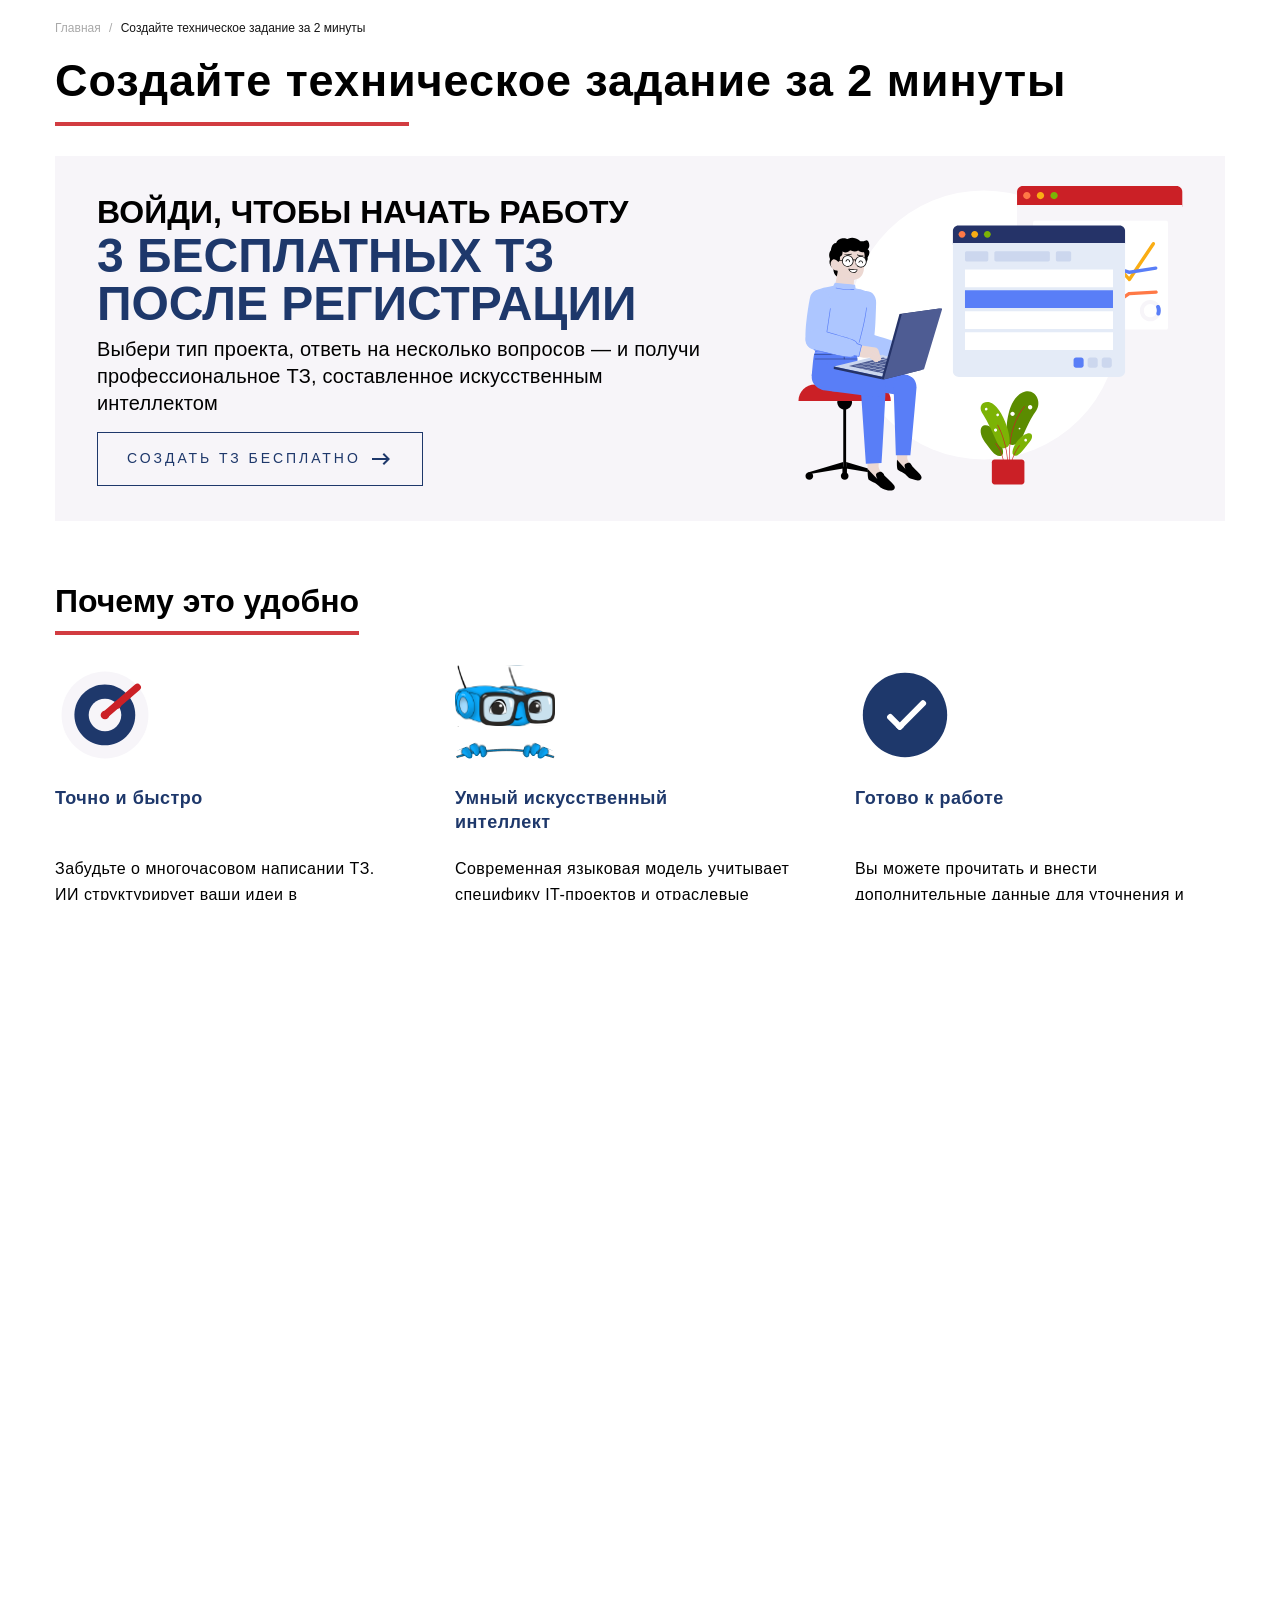
==== main.html @ 14f680be "add" ====
<!DOCTYPE html>
<html lang="ru">
    <head>
        <meta http-equiv="Content-Type" content="text/html; charset=UTF-8" />

        <title>Блог</title>
        <meta name="title" content="Блог" />
        <meta property="og:title" content="Блог" />

        <meta name="description" content="Блог" />
        <meta property="og:description" content="Блог" />
        <meta http-equiv="X-UA-Compatible" content="IE=edge" />

        <meta name="viewport" content="width=device-width, initial-scale=1.0" />
        <link rel="preconnect" href="https://fonts.googleapis.com/" />
        <!-- <link rel="preconnect" href="https://fonts.gstatic.com/" crossorigin=""> -->
        <!-- <link href="./index_files/css2" rel="stylesheet"> -->
        <!-- <link href="./index_files/css2(1)" rel="stylesheet"> -->
        <!-- <link href="./index_files/css2(2)" rel="stylesheet"> -->

        <!-- <link rel="stylesheet" href="./index_files/font.css"> -->
        <!-- <link rel="stylesheet" href="./index_files/animate.min.css"> -->
        <!-- <link rel="stylesheet" href="./index_files/slick.css"> -->
        <!-- <link rel="stylesheet" href="./index_files/slick-theme.css"> -->

        <script src="./index_files/swiper-bundle.min.js"></script>

        <script src="./js/scripts.js" defer></script>

        <link rel="stylesheet" href="./index_files/reset.css" />
        <link rel="stylesheet" href="./index_files/style.css" />
        <link rel="stylesheet" href="./index_files/style(1).css" />
        <link rel="stylesheet" href="./index_files/style(2).css" />
        <link rel="stylesheet" href="./index_files/style(3).css" />
        <link rel="stylesheet" href="./index_files/swiper-bundle.min.css" />
        <link rel="stylesheet" href="./css/style.css" />
    </head>
    <body>
        <div class="wrap wrap-open-sans">
            <!--page-full-->
            <div class="page-full">
                <div class="container">
                    <!--breadcrumbs-box-->
                    <div class="breadcrumbs-box">
                        <ol class="menu">
                            <li><a href="">Главная</a></li>
                            <li><a href="">Создайте техническое задание за 2 минуты</a></li>
                        </ol>
                    </div>
                    <!--/breadcrumbs-box-->

                    <!--title-box-->
                    <div class="title-box">
                        <h1 class="section-title title-main">Создайте техническое задание за 2 минуты</h1>
                    </div>
                    <!--/title-box-->

                    <!--info-lead-box-->
                    <div class="info-lead-box">
                        <div class="box-inner-wrap section-mobile-full">
                            <div class="info-inner-wrap">
                                <h2 class="section-subtitle">
                                    Войди,
                                    <br />
                                    чтобы начать работу
                                </h2>
                                <h3 class="section-title">
                                    3 бесплатных ТЗ
                                    <br />
                                    после регистрации
                                </h3>
                                <p>
                                    Выбери тип проекта, ответь на несколько вопросов — и&nbsp;получи профессиональное
                                    ТЗ, составленное искусственным интеллектом
                                </p>
                                <a href="" class="button button-border button-arrow-next">
                                    <div class="button-title">Создать ТЗ бесплатно</div>
                                </a>
                            </div>
                            <div class="photo-inner-wrap">
                                <div class="elm-photo">
                                    <img src="./img/lead.svg" alt="" />
                                </div>
                            </div>
                        </div>
                    </div>
                    <!--/info-lead-box-->

                    <!--title-box-->
                    <div class="title-box">
                        <h2 class="section-title">Почему это удобно</h2>
                    </div>
                    <!--/title-box-->
                    <!--tiles-box-->
                    <div class="tiles-box">
                        <div class="items-wrap">
                            <!--item wrap-->
                            <div class="item-wrap">
                                <div class="item-tile-info-inner">
                                    <div class="tile-title-wrap">
                                        <div class="elm-ico">
                                            <img
                                                src="data:image/svg+xml,%3csvg%20width='100'%20height='100'%20viewBox='0%200%20100%20100'%20fill='none'%20xmlns='http://www.w3.org/2000/svg'%3e%3cg%20clip-path='url(%23clip0_1800_14759)'%3e%3cpath%20fill-rule='evenodd'%20clip-rule='evenodd'%20d='M93.457%2050C93.457%2074.0007%2074.0007%2093.457%2050%2093.457C25.9993%2093.457%206.54297%2074.0007%206.54297%2050C6.54297%2025.9993%2025.9993%206.54297%2050%206.54297C74.0007%206.54297%2093.457%2025.9993%2093.457%2050Z'%20fill='%23F7F5F9'/%3e%3cpath%20fill-rule='evenodd'%20clip-rule='evenodd'%20d='M80.2565%2049.9462C80.2565%2066.7467%2066.637%2080.3661%2049.8365%2080.3661C33.0361%2080.3661%2019.4166%2066.7467%2019.4166%2049.9462C19.4166%2033.1457%2033.0361%2019.5263%2049.8365%2019.5263C66.637%2019.5263%2080.2565%2033.1457%2080.2565%2049.9462Z'%20fill='%231E386B'/%3e%3cpath%20fill-rule='evenodd'%20clip-rule='evenodd'%20d='M66.2964%2050C66.2964%2059.0003%2059.0003%2066.2964%2050%2066.2964C40.9997%2066.2964%2033.7036%2059.0003%2033.7036%2050C33.7036%2040.9997%2040.9997%2033.7036%2050%2033.7036C59.0003%2033.7036%2066.2964%2040.9997%2066.2964%2050Z'%20fill='%23F7F5F9'/%3e%3cpath%20d='M50%2050L82.3427%2022.2267'%20stroke='%23CB2026'%20stroke-width='7.11529'%20stroke-linecap='round'%20stroke-linejoin='round'/%3e%3cpath%20fill-rule='evenodd'%20clip-rule='evenodd'%20d='M54.3457%2050C54.3457%2052.4%2052.4%2054.3457%2050%2054.3457C47.6%2054.3457%2045.6543%2052.4%2045.6543%2050C45.6543%2047.5999%2047.6%2045.6543%2050%2045.6543C52.4%2045.6543%2054.3457%2047.5999%2054.3457%2050Z'%20fill='%23CB2026'/%3e%3cpath%20fill-rule='evenodd'%20clip-rule='evenodd'%20d='M76.3027%2030.2243C76.3027%2032.0244%2074.8434%2033.4836%2073.0435%2033.4836C71.2435%2033.4836%2069.7842%2032.0244%2069.7842%2030.2243C69.7842%2028.4242%2071.2435%2026.965%2073.0435%2026.965C74.8434%2026.965%2076.3027%2028.4242%2076.3027%2030.2243Z'%20fill='%23CB2026'/%3e%3cpath%20fill-rule='evenodd'%20clip-rule='evenodd'%20d='M66.1877%2039.8962C66.1877%2041.9964%2064.4852%2043.6987%2062.3853%2043.6987C60.2853%2043.6987%2058.5828%2041.9964%2058.5828%2039.8962C58.5828%2037.7963%2060.2853%2036.0938%2062.3853%2036.0938C64.4852%2036.0938%2066.1877%2037.7963%2066.1877%2039.8962Z'%20fill='%23CB2026'/%3e%3c/g%3e%3cdefs%3e%3cclipPath%20id='clip0_1800_14759'%3e%3crect%20width='100'%20height='100'%20fill='white'/%3e%3c/clipPath%3e%3c/defs%3e%3c/svg%3e"
                                                alt=""
                                            />
                                        </div>
                                        <div class="tile-title">Точно и быстро</div>
                                    </div>
                                    <div class="tile-info">
                                        Забудьте о многочасовом написании ТЗ.
                                        <br />
                                        ИИ структурирует ваши идеи в профессиональный документ за минуты
                                    </div>
                                </div>
                            </div>
                            <!--/item wrap-->
                            <!--item wrap-->
                            <div class="item-wrap">
                                <div class="item-tile-info-inner">
                                    <div class="tile-title-wrap">
                                        <div class="elm-ico">
                                            <img src="./img/info02.svg" alt="" />
                                        </div>
                                        <div class="tile-title">Умный искусственный интеллект</div>
                                    </div>
                                    <div class="tile-info">
                                        Современная языковая модель учитывает специфику IT-проектов и отраслевые
                                        стандарты
                                    </div>
                                </div>
                            </div>
                            <!--/item wrap-->
                            <!--item wrap-->
                            <div class="item-wrap">
                                <div class="item-tile-info-inner">
                                    <div class="tile-title-wrap">
                                        <div class="elm-ico">
                                            <img
                                                src="data:image/svg+xml,%3csvg%20width='100'%20height='100'%20viewBox='0%200%20100%20100'%20fill='none'%20xmlns='http://www.w3.org/2000/svg'%3e%3cg%20clip-path='url(%23clip0_1800_14762)'%3e%3cpath%20fill-rule='evenodd'%20clip-rule='evenodd'%20d='M50%207.8125C26.7004%207.8125%207.8125%2026.7004%207.8125%2050C7.8125%2073.2995%2026.7004%2092.1875%2050%2092.1875C73.2996%2092.1875%2092.1875%2073.2995%2092.1875%2050C92.1875%2026.7004%2073.2996%207.8125%2050%207.8125Z'%20fill='%231E386B'/%3e%3cpath%20fill-rule='evenodd'%20clip-rule='evenodd'%20d='M43.2022%2064.3308L40.5388%2061.6673L66.3486%2035.7634C67.2311%2034.8807%2068.6621%2034.8807%2069.5447%2035.7634L70.6102%2036.8287C71.4927%2037.7113%2071.4927%2039.1423%2070.6102%2040.025L46.3984%2064.3308C45.5158%2065.2134%2044.0849%2065.2134%2043.2022%2064.3308Z'%20fill='white'/%3e%3cpath%20fill-rule='evenodd'%20clip-rule='evenodd'%20d='M49.0571%2061.6673L46.3936%2064.3308C45.511%2065.2134%2044.08%2065.2134%2043.1974%2064.3308L32.5916%2053.7249C31.709%2052.8424%2031.709%2051.4114%2032.5916%2050.5288L33.6569%2049.4634C34.5396%2048.5808%2035.9706%2048.5808%2036.8532%2049.4634L49.0571%2061.6673Z'%20fill='white'/%3e%3c/g%3e%3cdefs%3e%3cclipPath%20id='clip0_1800_14762'%3e%3crect%20width='100'%20height='100'%20fill='white'/%3e%3c/clipPath%3e%3c/defs%3e%3c/svg%3e"
                                                alt=""
                                            />
                                        </div>
                                        <div class="tile-title">Готово к работе</div>
                                    </div>
                                    <div class="tile-info">
                                        Вы можете прочитать и внести дополнительные данные для уточнения и
                                        усовершенствования технического задания.
                                        <br />
                                        В итоге вы получите документ, который можно отправить разработчикам или на
                                        оценку
                                    </div>
                                </div>
                            </div>
                            <!--/item wrap-->
                        </div>
                    </div>
                    <!--/tiles-box-->

                    <!--info-subscribe-box-->
                    <div class="info-subscribe-box">
                        <div class="box-inner-wrap section-mobile-full">
                            <div class="title-inner-wrap">
                                <div class="section-title">Подпишись</div>
                                <div class="section-subtitle">
                                    и получи
                                    <span class="title-decor-bg">бесплатные</span>
                                    генерации
                                </div>
                            </div>
                            <div class="soc-items-wrap">
                                <a href="" class="elm-ico">
                                    <img src="./img/soc-tg.png" alt="" />
                                </a>
                                <a href="" class="elm-ico">
                                    <img src="./img/soc-max.png" alt="" />
                                </a>
                                <a href="" class="elm-ico">
                                    <img src="./img/soc-vk.png" alt="" />
                                </a>
                                <a href="" class="elm-ico">
                                    <img src="./img/soc-ok.png" alt="" />
                                </a>
                            </div>
                            <div class="info-inner-wrap">
                                <p>*1 подписка = 1 бесплатная генерация ТЗ</p>
                            </div>
                        </div>
                    </div>
                    <!--/info-subscribe-box-->

                    <!--title-box-->
                    <div class="title-box">
                        <h2 class="section-title">Какой проект вы планируете?</h2>
                    </div>
                    <!--/title-box-->
                    <!--tiles-box-->
                    <div class="tiles-box">
                        <div class="scroll-mobile-wrap section-mobile-full">
                            <div class="items-wrap items-projects">
                                <!--item wrap-->
                                <div class="item-wrap">
                                    <a href="" class="item-tile-project-inner">
                                        <div class="elm-ico">
                                            <img src="./img/project01.svg" alt="" />
                                        </div>
                                        <div class="tile-title">Мобильное приложение</div>
                                    </a>
                                </div>
                                <!--/item wrap-->
                                <!--item wrap-->
                                <div class="item-wrap">
                                    <a href="" class="item-tile-project-inner">
                                        <div class="elm-ico">
                                            <img src="./img/project02.svg" alt="" />
                                        </div>
                                        <div class="tile-title">Веб-сайт или&nbsp;портал</div>
                                    </a>
                                </div>
                                <!--/item wrap-->
                                <!--item wrap-->
                                <div class="item-wrap">
                                    <a href="" class="item-tile-project-inner">
                                        <div class="elm-ico">
                                            <img src="./img/project03.svg" alt="" />
                                        </div>
                                        <div class="tile-title">Интернет-магазин</div>
                                    </a>
                                </div>
                                <!--/item wrap-->
                                <!--item wrap-->
                                <div class="item-wrap">
                                    <a href="" class="item-tile-project-inner">
                                        <div class="elm-ico">
                                            <img src="./img/project04.svg" alt="" />
                                        </div>
                                        <div class="tile-title">CRM/ERP система</div>
                                    </a>
                                </div>
                                <!--/item wrap-->
                                <!--item wrap-->
                                <div class="item-wrap">
                                    <a href="" class="item-tile-project-inner">
                                        <div class="elm-ico">
                                            <img
                                                src="data:image/svg+xml,%3csvg%20width='100'%20height='100'%20viewBox='0%200%20100%20100'%20fill='none'%20xmlns='http://www.w3.org/2000/svg'%3e%3cpath%20fill-rule='evenodd'%20clip-rule='evenodd'%20d='M8.67838%2087.8162C6.94852%2087.8162%205.54608%2086.4139%205.54608%2084.684C5.54608%2082.9541%206.94852%2081.5518%208.67838%2081.5518H91.3023C93.0322%2081.5518%2094.4346%2082.9541%2094.4346%2084.684C94.4346%2086.4139%2093.0322%2087.8162%2091.3023%2087.8162H8.67838Z'%20fill='%23E4EBF7'/%3e%3cpath%20fill-rule='evenodd'%20clip-rule='evenodd'%20d='M8.00027%2087.8163C6.64485%2087.8163%205.54608%2086.4139%205.54608%2084.684H94.4345C94.4345%2086.4139%2093.3359%2087.8163%2091.9805%2087.8163H8.00027Z'%20fill='%23A3B5D6'/%3e%3cpath%20fill-rule='evenodd'%20clip-rule='evenodd'%20d='M61.9729%2081.5518L59.5392%2082.8164C58.9024%2083.1474%2058.2212%2083.3177%2057.5335%2083.3177H41.493C40.6838%2083.3177%2039.8853%2083.0819%2039.1581%2082.6286L37.4315%2081.5518H61.9729Z'%20fill='%23CCD7EE'/%3e%3cpath%20fill-rule='evenodd'%20clip-rule='evenodd'%20d='M92.1456%2075.7271H7.85435C6.5368%2075.7271%205.46875%2074.6591%205.46875%2073.3416V14.4967C5.46875%2013.1791%206.5368%2012.1111%207.85435%2012.1111H92.1456C93.4632%2012.1111%2094.5312%2013.1791%2094.5312%2014.4967V73.3416C94.5312%2074.6591%2093.4632%2075.7271%2092.1456%2075.7271Z'%20fill='%23E4EBF7'/%3e%3cpath%20fill-rule='evenodd'%20clip-rule='evenodd'%20d='M9.44083%2071.9122C9.00168%2071.9122%208.64563%2071.5561%208.64563%2071.117V16.8273C8.64563%2016.3882%209.00168%2016.0321%209.44083%2016.0321H90.5456C90.9847%2016.0321%2091.3408%2016.3882%2091.3408%2016.8273V71.117C91.3408%2071.5561%2090.9847%2071.9122%2090.5456%2071.9122H9.44083Z'%20fill='%231E386B'/%3e%3cpath%20fill-rule='evenodd'%20clip-rule='evenodd'%20d='M53.8218%2044.9291C48.0752%2044.9291%2043.4166%2049.5876%2043.4166%2055.3342V55.3608C43.4166%2061.1074%2048.0752%2065.7659%2053.8218%2065.7659H69.1663C69.7395%2065.7659%2070.3019%2065.7196%2070.8499%2065.6304L73.8227%2068.5019C73.9036%2068.58%2074.0116%2068.6236%2074.1239%2068.6236C74.3634%2068.6236%2074.5575%2068.4295%2074.5575%2068.1901L74.5577%2064.262C77.5634%2062.4376%2079.5715%2059.1337%2079.5715%2055.3608V55.3342C79.5715%2049.5876%2074.9129%2044.9291%2069.1663%2044.9291H53.8218Z'%20fill='white'/%3e%3cpath%20d='M56.3457%2020H34.436C26.2265%2020%2019.5715%2026.6551%2019.5715%2034.8645C19.5715%2043.074%2026.2265%2049.729%2034.436%2049.729H56.3457C64.5551%2049.729%2071.2102%2043.074%2071.2102%2034.8645C71.2102%2026.6551%2064.5551%2020%2056.3457%2020Z'%20fill='%23CB2026'/%3e%3cpath%20fill-rule='evenodd'%20clip-rule='evenodd'%20d='M26.7328%2045.4052V53.1869C26.7328%2053.5289%2027.0101%2053.8062%2027.3521%2053.8062C27.5126%2053.8062%2027.6667%2053.744%2027.7822%2053.6326L33.5006%2048.115L26.7328%2045.4052Z'%20fill='%23CB2026'/%3e%3cpath%20d='M35.4424%2036.7226C36.7679%2036.7226%2037.8424%2035.6481%2037.8424%2034.3226C37.8424%2032.9971%2036.7679%2031.9226%2035.4424%2031.9226C34.1169%2031.9226%2033.0424%2032.9971%2033.0424%2034.3226C33.0424%2035.6481%2034.1169%2036.7226%2035.4424%2036.7226Z'%20fill='white'/%3e%3cpath%20d='M45.2747%2036.7226C46.6002%2036.7226%2047.6747%2035.6481%2047.6747%2034.3226C47.6747%2032.9971%2046.6002%2031.9226%2045.2747%2031.9226C43.9492%2031.9226%2042.8747%2032.9971%2042.8747%2034.3226C42.8747%2035.6481%2043.9492%2036.7226%2045.2747%2036.7226Z'%20fill='white'/%3e%3cpath%20d='M55.3392%2036.7226C56.6647%2036.7226%2057.7392%2035.6481%2057.7392%2034.3226C57.7392%2032.9971%2056.6647%2031.9226%2055.3392%2031.9226C54.0137%2031.9226%2052.9392%2032.9971%2052.9392%2034.3226C52.9392%2035.6481%2054.0137%2036.7226%2055.3392%2036.7226Z'%20fill='white'/%3e%3c/svg%3e"
                                                alt=""
                                            />
                                        </div>
                                        <div class="tile-title">Чат-бот или&nbsp;ИИ-решение</div>
                                    </a>
                                </div>
                                <!--/item wrap-->
                                <!--item wrap-->
                                <div class="item-wrap">
                                    <a href="" class="item-tile-project-inner">
                                        <div class="elm-ico">
                                            <img src="./img/project06.svg" alt="" />
                                        </div>
                                        <div class="tile-title">Дизайн-проект</div>
                                    </a>
                                </div>
                                <!--/item wrap-->
                                <!--item wrap-->
                                <div class="item-wrap">
                                    <a href="" class="item-tile-project-inner">
                                        <div class="elm-ico">
                                            <img
                                                src="data:image/svg+xml,%3csvg%20width='100'%20height='100'%20viewBox='0%200%20100%20100'%20fill='none'%20xmlns='http://www.w3.org/2000/svg'%3e%3cpath%20d='M87.4609%208.88672H23.125C21.0539%208.88672%2019.375%2010.5657%2019.375%2012.6367V76.9727C19.375%2079.0437%2021.0539%2080.7227%2023.125%2080.7227H87.4609C89.532%2080.7227%2091.2109%2079.0437%2091.2109%2076.9727V12.6367C91.2109%2010.5657%2089.532%208.88672%2087.4609%208.88672Z'%20fill='%231E386B'/%3e%3cpath%20d='M79.1992%2016.9727H12.6367C10.5657%2016.9727%208.88672%2018.6516%208.88672%2020.7227V87.2852C8.88672%2089.3562%2010.5657%2091.0352%2012.6367%2091.0352H79.1992C81.2703%2091.0352%2082.9492%2089.3562%2082.9492%2087.2852V20.7227C82.9492%2018.6516%2081.2703%2016.9727%2079.1992%2016.9727Z'%20fill='%23E4EBF7'/%3e%3cpath%20fill-rule='evenodd'%20clip-rule='evenodd'%20d='M45.9766%2064.5215L35.3627%2070.1016C34.9044%2070.3425%2034.3375%2070.1663%2034.0966%2069.708C34.0007%2069.5255%2033.9676%2069.3165%2034.0024%2069.1133L36.0295%2057.2945L27.4427%2048.9245C27.0719%2048.5631%2027.0643%2047.9695%2027.4257%2047.5987C27.5696%2047.4511%2027.7582%2047.355%2027.9622%2047.3254L39.8289%2045.601L45.1359%2034.848C45.365%2034.3837%2045.9272%2034.1931%2046.3915%2034.4222C46.5764%2034.5135%2046.726%2034.6631%2046.8173%2034.848L52.1242%2045.601L63.9909%2047.3254C64.5033%2047.3998%2064.8583%2047.8756%2064.7838%2048.3879C64.7542%2048.592%2064.6581%2048.7806%2064.5105%2048.9245L55.9237%2057.2945L57.9507%2069.1133C58.0382%2069.6236%2057.6955%2070.1082%2057.1852%2070.1958C56.982%2070.2306%2056.773%2070.1975%2056.5905%2070.1016L45.9766%2064.5215Z'%20fill='%23CB2026'/%3e%3c/svg%3e"
                                                alt=""
                                            />
                                        </div>
                                        <div class="tile-title">Другое</div>
                                    </a>
                                </div>
                                <!--/item wrap-->
                            </div>
                        </div>
                        <div class="more-box">
                            <a href="" class="button button-border button-arrow-next">
                                <div class="button-title">Перейти к выбору направления</div>
                            </a>
                        </div>
                    </div>
                    <!--/tiles-box-->

                    <!--info-tarifes-box-->
                    <div class="info-tarifes-box">
                        <div class="title-inner-wrap title-box">
                            <h2 class="section-title">Генерируй ТЗ для договора, заказчика или для своей работы</h2>
                        </div>
                        <div class="items-inner-wrap">
                            <div class="items-wrap">
                                <!--item wrap-->
                                <div class="item-wrap">
                                    <div class="item-tile-tarif-inner">
                                        <div class="tile-title-wrap">
                                            <div class="tile-title">БАЗОВЫЙ</div>
                                            <div class="tile-title-info">Бесплатно</div>
                                        </div>
                                        <div class="tile-info-wrap">
                                            <ul class="menu">
                                                <li>3 ТЗ при регистрации</li>
                                                <li>Уточнения и правки</li>
                                                <li>Базовые функции ИИ</li>
                                                <li>Просмотр результата</li>
                                            </ul>
                                        </div>
                                        <div class="tile-action-wrap">
                                            <a href="" class="tile-button button button-border button-arrow-next">
                                                <div class="button-title">Создать ТЗ бесплатно</div>
                                            </a>
                                        </div>
                                    </div>
                                </div>
                                <!--/item wrap-->
                                <!--item wrap-->
                                <div class="item-wrap">
                                    <div class="item-tile-tarif-inner tile-att">
                                        <div class="tile-title-wrap">
                                            <div class="tile-title">Премиум</div>
                                            <div class="tile-title-info">99&nbsp;₽ / 1&nbsp;ТЗ</div>
                                        </div>
                                        <div class="tile-info-wrap">
                                            <ul class="menu">
                                                <li>Неограниченное количество ТЗ</li>
                                                <li>Сохранение и экспорт</li>
                                                <li>История всех проектов</li>
                                                <li>Расширенные возможности ИИ</li>
                                                <li>Приоритетная генерация</li>
                                            </ul>
                                        </div>
                                        <div class="tile-action-wrap">
                                            <a href="" class="tile-button button button-arrow-next">
                                                <div class="button-title">Оплатить тариф</div>
                                            </a>
                                        </div>
                                    </div>
                                </div>
                                <!--/item wrap-->
                            </div>
                        </div>
                    </div>
                    <!--/info-tarifes-box-->

                    <!--title-box-->
                    <div class="title-box">
                        <h2 class="section-title">Как это работает?</h2>
                    </div>
                    <!--/title-box-->
                    <!--tiles-box-->
                    <div class="tiles-box">
                        <div class="items-wrap items-steps">
                            <!--item wrap-->
                            <div class="item-wrap">
                                <div class="item-tile-step-inner">
                                    <div class="elm-number">1</div>
                                    <div class="tile-info-wrap">
                                        <div class="tile-title"><a href="">Войдите по номеру телефона</a></div>
                                        <div class="tile-info">Быстрая авторизация за 30 секунд</div>
                                    </div>
                                </div>
                            </div>
                            <!--/item wrap-->
                            <!--item wrap-->
                            <div class="item-wrap">
                                <div class="item-tile-step-inner">
                                    <div class="elm-number">2</div>
                                    <div class="tile-info-wrap">
                                        <div class="tile-title"><a href="">Выберите тип проекта</a></div>
                                        <div class="tile-info">Веб-сайт, приложение, CRM или другое</div>
                                    </div>
                                </div>
                            </div>
                            <!--/item wrap-->
                            <!--item wrap-->
                            <div class="item-wrap">
                                <div class="item-tile-step-inner">
                                    <div class="elm-number">3</div>
                                    <div class="tile-info-wrap">
                                        <div class="tile-title"><a href="">Ответьте на вопросы</a></div>
                                        <div class="tile-info">ИИ задаст ключевые вопросы о вашем проекте</div>
                                    </div>
                                </div>
                            </div>
                            <!--/item wrap-->
                            <!--item wrap-->
                            <div class="item-wrap">
                                <div class="item-tile-step-inner">
                                    <div class="elm-number">4</div>
                                    <div class="tile-info-wrap">
                                        <div class="tile-title"><a href="">Получите готовое ТЗ</a></div>
                                        <div class="tile-info">Профессиональный документ за 2 минуты</div>
                                    </div>
                                </div>
                            </div>
                            <!--/item wrap-->
                        </div>
                    </div>
                    <!--/tiles-box-->

                    <!--title-box-->
                    <div class="title-box">
                        <h2 class="section-title">Более 10 000 ТЗ уже создано</h2>
                    </div>
                    <!--/title-box-->
                    <!--tiles-review-slider-box-->
                    <div class="tiles-review-slider-box">
                        <div class="slider-inner-wrap slider-tilesreviews">
                            <div class="slider-wrap swiper">
                                <div class="slider swiper-wrapper">
                                    <!--sl-wrap-->
                                    <div class="sl-wrap swiper-slide">
                                        <div class="item-tile-review-inner">
                                            <div class="tile-title-wrap">
                                                <div class="tile-title">Алексей</div>
                                                <div class="tile-info">продакт-менеджер</div>
                                            </div>
                                            <div class="tile-content-wrap">
                                                <p>Начали использовать нейросеть для ТЗ месяц назад.</p>
                                                <p>
                                                    Первый документ на разработку корпоративного сайта создали за 10
                                                    минут вместо обычных 4 часов - впечатлились! Правда, разработчики
                                                    нашли некоторые недочёты. Правки в ТЗ делали уже более вдумчиво,
                                                    добавили примеры и ссылки на работающие сайты - качество выросло в
                                                    разы, ТЗ получилось - огонь!, даже тимлид похвалил структуру.
                                                </p>
                                                <p>
                                                    Потом мы составили ТЗ на разработку приложения, буквально за 15
                                                    минут с минимальными правками.
                                                </p>
                                                <p>
                                                    Теперь это наш стандартный инструмент. Экономия времени
                                                    колоссальная!
                                                </p>
                                            </div>
                                        </div>
                                    </div>
                                    <!--/sl-wrap-->
                                    <!--sl-wrap-->
                                    <div class="sl-wrap swiper-slide">
                                        <div class="item-tile-review-inner">
                                            <div class="tile-title-wrap">
                                                <div class="tile-title">Алексей</div>
                                                <div class="tile-info">продакт-менеджер</div>
                                            </div>
                                            <div class="tile-content-wrap">
                                                <p>Начали использовать нейросеть для ТЗ месяц назад.</p>
                                                <p>
                                                    Первый документ на разработку корпоративного сайта создали за 10
                                                    минут вместо обычных 4 часов - впечатлились! Правда, разработчики
                                                    нашли некоторые недочёты. Правки в ТЗ делали уже более вдумчиво,
                                                    добавили примеры и ссылки на работающие сайты - качество выросло в
                                                    разы, ТЗ получилось - огонь!, даже тимлид похвалил структуру.
                                                </p>
                                            </div>
                                        </div>
                                    </div>
                                    <!--/sl-wrap-->
                                    <!--sl-wrap-->
                                    <div class="sl-wrap swiper-slide">
                                        <div class="item-tile-review-inner">
                                            <div class="tile-title-wrap">
                                                <div class="tile-title">Алексей</div>
                                                <div class="tile-info">продакт-менеджер</div>
                                            </div>
                                            <div class="tile-content-wrap">
                                                <p>Начали использовать нейросеть для ТЗ месяц назад.</p>
                                                <p>
                                                    Первый документ на разработку корпоративного сайта создали за 10
                                                    минут вместо обычных 4 часов - впечатлились! Правда, разработчики
                                                    нашли некоторые недочёты. Правки в ТЗ делали уже более вдумчиво,
                                                    добавили примеры и ссылки на работающие сайты - качество выросло в
                                                    разы, ТЗ получилось - огонь!, даже тимлид похвалил структуру.
                                                </p>
                                                <p>
                                                    Потом мы составили ТЗ на разработку приложения, буквально за 15
                                                    минут с минимальными правками.
                                                </p>
                                                <p>
                                                    Теперь это наш стандартный инструмент. Экономия времени
                                                    колоссальная!
                                                </p>
                                            </div>
                                        </div>
                                    </div>
                                    <!--/sl-wrap-->
                                    <!--sl-wrap-->
                                    <div class="sl-wrap swiper-slide">
                                        <div class="item-tile-review-inner">
                                            <div class="tile-title-wrap">
                                                <div class="tile-title">Алексей</div>
                                                <div class="tile-info">продакт-менеджер</div>
                                            </div>
                                            <div class="tile-content-wrap">
                                                <p>Начали использовать нейросеть для ТЗ месяц назад.</p>
                                                <p>
                                                    Первый документ на разработку корпоративного сайта создали за 10
                                                    минут вместо обычных 4 часов - впечатлились! Правда, разработчики
                                                    нашли некоторые недочёты. Правки в ТЗ делали уже более вдумчиво,
                                                    добавили примеры и ссылки на работающие сайты - качество выросло в
                                                    разы, ТЗ получилось - огонь!, даже тимлид похвалил структуру.
                                                </p>
                                                <p>
                                                    Потом мы составили ТЗ на разработку приложения, буквально за 15
                                                    минут с минимальными правками.
                                                </p>
                                                <p>
                                                    Теперь это наш стандартный инструмент. Экономия времени
                                                    колоссальная!
                                                </p>
                                            </div>
                                        </div>
                                    </div>
                                    <!--/sl-wrap-->
                                </div>
                            </div>
                            <div class="slider-actions-wrap">
                                <div
                                    class="btn-action-ico ico-arrow ico-arrow-prev button-slider button-slider-prev button-slider-tilesreviews-prev"
                                ></div>
                                <div
                                    class="btn-action-ico ico-arrow ico-arrow-next button-slider button-slider-next button-slider-tilesreviews-next"
                                ></div>
                            </div>
                        </div>
                    </div>
                    <!--/tiles-review-slider-box-->

                    <!--title-box-->
                    <div class="title-box">
                        <h2 class="section-title">Вопросы-ответы</h2>
                    </div>
                    <!--/title-box-->
                    <!--tiles-box-->
                    <div class="tiles-box">
                        <div class="items-wrap">
                            <!--item wrap-->
                            <div class="item-wrap wrap-full">
                                <div class="item-tile-question-inner">
                                    <a href="" class="tile-button elm-button-toggle js-btn-tgl"></a>
                                    <div class="tile-title">Нужна ли регистрация?</div>
                                    <div class="tile-content-wrap">
                                        <p>Да, для генерации ТЗ необходима авторизация по номеру телефона</p>
                                    </div>
                                </div>
                            </div>
                            <!--/item wrap-->
                            <!--item wrap-->
                            <div class="item-wrap wrap-full">
                                <div class="item-tile-question-inner">
                                    <a href="" class="tile-button elm-button-toggle js-btn-tgl"></a>
                                    <div class="tile-title">Сколько ТЗ можно создать бесплатно?</div>
                                    <div class="tile-content-wrap">
                                        <p>
                                            Lorem ipsum dolor sit amet consectetur adipisicing elit. Perspiciatis
                                            suscipit reiciendis nam sapiente fuga, ullam praesentium porro ea
                                            consectetur iusto.
                                        </p>
                                    </div>
                                </div>
                            </div>
                            <!--/item wrap-->
                            <!--item wrap-->
                            <div class="item-wrap wrap-full">
                                <div class="item-tile-question-inner">
                                    <a href="" class="tile-button elm-button-toggle js-btn-tgl"></a>
                                    <div class="tile-title">Можно ли редактировать готовое ТЗ?</div>
                                    <div class="tile-content-wrap">
                                        <p>
                                            Lorem ipsum dolor sit amet consectetur adipisicing elit. Perspiciatis
                                            suscipit reiciendis nam sapiente fuga, ullam praesentium porro ea
                                            consectetur iusto.
                                        </p>
                                    </div>
                                </div>
                            </div>
                            <!--/item wrap-->
                            <!--item wrap-->
                            <div class="item-wrap wrap-full">
                                <div class="item-tile-question-inner">
                                    <a href="" class="tile-button elm-button-toggle js-btn-tgl"></a>
                                    <div class="tile-title">Какие форматы экспорта доступны?</div>
                                    <div class="tile-content-wrap">
                                        <p>
                                            Lorem ipsum dolor sit amet consectetur adipisicing elit. Perspiciatis
                                            suscipit reiciendis nam sapiente fuga, ullam praesentium porro ea
                                            consectetur iusto.
                                        </p>
                                    </div>
                                </div>
                            </div>
                            <!--/item wrap-->
                        </div>
                        <div class="more-box">
                            <a href="" class="button button-border button-arrow-next">
                                <div class="button-title">Задать свой вопрос</div>
                            </a>
                        </div>
                    </div>
                    <!--/tiles-box-->
                </div>
            </div>
            <!--/page-full-->
        </div>
    </body>
</html>
---- index_files/font.css ----
@font-face {
  font-family: 'SFProDisplay-Bold';
  src: url('https://xn--90abjb3clnt.xn--p1ai/SFProDisplay-Bold.eot');
  src: url('https://xn--90abjb3clnt.xn--p1ai/SFProDisplay-Bold.eot?#iefix') format('embedded-opentype'),
       url('https://xn--90abjb3clnt.xn--p1ai/SFProDisplay-Bold.svg#SFProDisplay-Bold') format('svg'),
       url('https://xn--90abjb3clnt.xn--p1ai/SFProDisplay-Bold.ttf') format('truetype'),
       url('https://xn--90abjb3clnt.xn--p1ai/SFProDisplay-Bold.woff') format('woff'),
       url('https://xn--90abjb3clnt.xn--p1ai/SFProDisplay-Bold.woff2') format('woff2');
  font-weight: normal;
  font-style: normal;
}
---- index_files/style.css ----
* {
    box-sizing: border-box;
    text-rendering: optimizeLegibility;
    -webkit-font-smoothing: antialiased;
    -moz-osx-font-smoothing: grayscale;
    outline: none;
    padding: 0;
    margin: 0;
}

html {
    margin: 0;
    height: 100%;
    overflow-x: hidden;
}

header, nav, section, article, aside, figure, footer, main {
    display: block;
    padding: 0;
    margin: 0;
}

body {
    font-family: "Open Sans", sans-serif;
    height: 100%;
    font-size: 14px;
    color: #000;
    line-height: 24px;
    padding: 0;
    margin: 0;
    position: relative;
    background: #fff;
    -webkit-text-size-adjust: none;
    overflow-x: hidden;
}

a {
    text-decoration: none;
    color: #000;
}

ul, li {
    list-style-type: none;
}

.band {
    border-bottom: 6px solid #D23C41;
}

p {
    color: #000;
}

h1 {
    font-family: "Playfair Display", serif;
    font-weight: 800;
    font-size: 2em;
    line-height: 81px;
    text-align: center;
    letter-spacing: 0.02em;
    margin: 0;
    color: #000;
    position: relative;
}

h2 {
    font-family: "Playfair Display", serif;
    font-weight: 800;
    font-size: 1.5em;
    line-height: 81px;
    text-align: center;
    letter-spacing: 0.02em;
    margin: 0;
    color: #000;
    position: relative;
}

h3 {
    font-family: "Playfair Display", serif;
    font-weight: 800;
    font-size: 1.3em;
    line-height: 67px;
    text-align: right;
    letter-spacing: 0.05em;
    color: #000;
    position: relative;
}

h4 {
    font-family: "Playfair Display", serif;
    font-size: 34px;
    line-height: 1em;
    letter-spacing: 1px;
    margin: 0;
    padding-bottom: 20px;
    color: #000;
}

h5 {
    font-family: "Playfair Display",serif;
    font-style: normal;
    font-weight: bold;
    font-size: 0.8em;
    line-height: 33px;
    color: #000000;
}

h6 {
    font-family: "Open Sans",sans-serif;
    font-style: normal;
    font-weight: bold;
    font-size: 0.7em;
    line-height: 30px;
    letter-spacing: 0.15px;
    color: #091133;
}

/*==================== button style ===================*/

.button,
.button-border,
.button-arrow,
.button-border-arrow {
    background: url(https://xn--90abjb3clnt.xn--p1ai/img/icon/button-arrow.svg)no-repeat;
    background-position: calc(100% - 35px) 50%;
    background-color: #1E386B;
    background-repeat: no-repeat;
    padding: 0 60px 0 35px;
    height: 48px;
    font-family: "Open Sans", sans-serif;
    font-size: 14px;
    line-height: 42px;
    letter-spacing: 3px;
    text-transform: uppercase;
    color: #fff;
    display: inline-block;
    border: 3px solid #1E386B;
    -webkit-transition: .3s;
    -o-transition: .3s;
    transition: .3s;
    text-align: center;
}

.button {
    padding: 0 35px;
}

.button:hover {
    background-color: #FFF;
    color: #1E386B;
}

.button-border {
    background-color: #fff;
    color:#1E386B;
}

.button-border:hover {
    background-color: #1E386B;
    color: #fff;
}

.button-arrow:hover {
    background: url(https://xn--90abjb3clnt.xn--p1ai/img/icon/button-arrow-hover.svg) no-repeat ;
    background-position: calc(100% - 35px) 50%;
    background-color: #fff;
    color:#1E386B;
}

.button-border-arrow {
    background: url(https://xn--90abjb3clnt.xn--p1ai/img/icon/button-arrow-hover.svg) no-repeat;
    background-position: calc(100% - 35px) 50%;
    background-color: #fff;
    color:#1E386B;
}

.button-border-arrow:hover {
    background: url(https://xn--90abjb3clnt.xn--p1ai/img/icon/button-arrow.svg) no-repeat;
    background-position: calc(100% - 35px) 50%;
    background-color: #1E386B;
    color: #fff;
}

.button-big,
.button-big-border  {
    background-color: #1E386B;
    color: #fff;
    padding: 8px 57px 19px;
    font-family: "Playfair Display", serif;
    font-weight: bold;
    font-size: 34px;
    line-height: 46px;
    letter-spacing: 1px;
    display: inline-block;
    border: 3px solid #1E386B;
    transition: .3s;
    -webkit-transition: .3s;
    -o-transition: .3s;
    text-align: center;
    cursor: pointer;
}

.button-big:hover {
    color:#1E386B;
    background-color: #fff;
}

.button-big-border {
    background-color: #fff;
    color: #1E386B;
}

.button-big-border:hover {
    background-color: #1E386B;
    color: #fff;
}

.hidden {
    opacity: 0;
}

/*==================== button style end ===================*/

.container {
    max-width: 1200px;
    width: 100%;
    padding: 0 15px;
    margin: 0 auto;
    position: relative;
}

.mobile-on {
    display: none;
}

/*carousels*/

.owl-carousel {
    position: relative;
}

.owl-carousel .owl-wrapper {
    position: relative;
}

.owl-carousel .owl-wrapper-outer {
    position: relative;
    overflow: hidden;
}

.owl-carousel .owl-wrapper-outer .owl-wrapper:after,
.owl-carousel .owl-wrapper-outer .owl-wrapper:before {
    display: table;
    line-height: 0;
    content: '';
}

.owl-carousel .owl-wrapper-outer .owl-wrapper:after {
    clear: both;
}

.owl-carousel .owl-wrapper-outer .owl-wrapper .owl-item {
    float: left;
}

.owl-carousel .owl-controls .owl-pagination {
    text-align: center;
    padding: 15px 0 0 0;
}

.owl-carousel .owl-controls .owl-pagination .owl-page {
    width: 24px;
    height: 24px;
    display: inline-block;
    cursor: pointer;
    margin: 0 10px;
    position: relative;
    z-index: 100;
    background: #1E386B;
    -webkit-transition: all 0.3s;
    -moz-transition: all 0.3s;
    -o-transition: all 0.3s;
    transition: all 0.3s;
}

.owl-carousel .owl-controls .owl-pagination .owl-page.active {
    background: #D0C9D6;
}

.owl-carousel .owl-buttons {
    width: 130px;
    position: absolute;
    bottom: -10px; right: 0;
    z-index: 1;
}

.top-carousel .slick-prev,
.top-carousel .slick-next,
.owl-carousel .owl-buttons div {
    width: 65px;
    height: 50px;
    cursor: pointer;
    position: absolute;
    z-index: 10;
    background: #1E386B;
    -webkit-transition: all 0.3s;
    -moz-transition: all 0.3s;
    -o-transition: all 0.3s;
    transition: all 0.3s;
}

.top-carousel .slick-prev:hover,
.top-carousel .slick-next:hover,
.owl-carousel .owl-buttons div:hover {
    background: #1a274e;
}

.top-carousel .slick-prev,
.owl-carousel .owl-buttons .owl-prev {
    left: 0;
}

.top-carousel .slick-next,
.owl-carousel .owl-buttons .owl-next {
    right: 0;
}

.top-carousel .slick-prev:before,
.top-carousel .slick-next:before,
.owl-carousel .owl-buttons div:after {
    content: '';
    width: 18px;
    height: 12px;
    display: block;
    margin-top: -6px;
    position: absolute;
    top: 50%; left: 5px;
    background: url(https://xn--90abjb3clnt.xn--p1ai/img/icon/button-arrow.svg) no-repeat;
}

.top-carousel .slick-prev:before,
.owl-carousel .owl-buttons .owl-prev:after {
    left: auto; right: 5px;
    -webkit-transform: rotate(-180deg);
    -ms-transform: rotate(-180deg);
    transform: rotate(-180deg);
}

.license-carousel.owl-carousel .owl-buttons .owl-prev:after,
.license-carousel.owl-carousel .owl-buttons .owl-next:after {
    display: none;
}

.license-carousel.owl-carousel .owl-buttons .owl-prev,
.license-carousel.owl-carousel .owl-buttons .owl-next {
    width: 48px;
    height: 48px;
    background: #243867 url('../img/icon/button-arrow.svg') no-repeat 50%;
    -webkit-transition: all 0.3s;
    -moz-transition: all 0.3s;
    -o-transition: all 0.3s;
    transition: all 0.3s;
}

.license-carousel.owl-carousel .owl-buttons .owl-prev {
    -webkit-transform: rotate(-180deg);
    -ms-transform: rotate(-180deg);
    transform: rotate(-180deg);
}

.license-carousel.owl-carousel .owl-buttons .owl-prev:hover,
.license-carousel.owl-carousel .owl-buttons .owl-next:hover {
    background: #F7F5F9 url('../img/icon/button-arrow-hover.svg') no-repeat 50%;
}

.license-carousel.owl-carousel .owl-buttons {
    width: 555px;
    height: 48px;
    right: auto; left: 50%; bottom: 0;
    transform: translateX(-50%);
}

.license-carousel.owl-carousel {
    position: relative;
}

.license-carousel.owl-carousel .owl-controls .owl-pagination {
    width: 100%;
    text-align: center;
    padding: 0;
    position: absolute;
    bottom: 5px; left: 0;
}


.top-carousel .slick-prev {
    top: calc(100% + 40px);
    left: calc(100% - 130px);
}

.top-carousel .slick-next {
    top: calc(100% + 40px);
}

.top-carousel .slick-active .img-slide,
.top-carousel .slick-active .img-device {
    animation: topSlideAnimation1 linear 0.65s;
}

.top-carousel .slick-active .info h2 {
    animation: topSlideAnimation2  2.2s;
}

.top-carousel .slick-active .info p {
    animation: topSlideAnimation2  2.4s;
}

.top-carousel .slick-active .info .button-arrow {
    animation: topSlideAnimation3 linear 2.2s;
}

@keyframes topSlideAnimation1 {
    0%   {opacity: 0;}
    30%  {opacity: 0;}
    100% {opacity: 1;}
}

@keyframes topSlideAnimation2 {
    0% {
        -webkit-transform: translate3d(40%, 0, 0);
        transform: translate3d(40%, 0, 0);
        opacity: 0;
    }
    30% {
        -webkit-transform: translate3d(40%, 0, 0);
        transform: translate3d(40%, 0, 0);
        visibility: visible;
        opacity: 0;
    }
    100% {
        -webkit-transform: translate3d(0, 0, 0);
        transform: translate3d(0, 0, 0);
        opacity: 1;
    }
}

@keyframes topSlideAnimation3 {
    0%   {opacity: 0; transform: translateY(50px)}
    70%  {opacity: 0; transform: translateY(50px)}
    100% {opacity: 1; transform: translateY(0)}
}

/*end carousels*/

/* header-section */

/*head menu*/

.head-menu {
    max-height: 0;
    opacity: 0;
    visibility: hidden;
    width: 100%;
    position: absolute;
    top: 0; left: 0;
    transition: .3s;
}

.head-menu.open__menu {
    opacity: 1;
    visibility: visible;
    transition: .3s;
}

.head-menu ul {
    display: flex;
    flex-direction: column;
    list-style: none;
    padding: 35px 0 50px;
    margin: 0;
    -webkit-box-shadow: 0 7px 64px rgba(0, 0, 0, 0.07);
    -moz-box-shadow: 0 7px 64px rgba(0, 0, 0, 0.07);
    -o-box-shadow: 0 7px 64px rgba(0, 0, 0, 0.07);
    box-shadow: 0 7px 64px rgba(0, 0, 0, 0.07);
}

.head-menu ul li {
    display: block;
}

.head-menu ul.list {
    width: 300px;
    position: absolute;
    top: 95px;
    left: 15px;
    background: #fff;
    z-index: 3;
}

.head-menu ul.list li a {
    display: block;
    font-size: 16px;
    color: #333;
    line-height: 26px;
    letter-spacing: 0.44px;
    text-decoration: none;
    padding: 13px 40px;
    position: relative;
    z-index: 1;
    -webkit-transition: all 0.3s;
    -moz-transition: all 0.3s;
    -o-transition: all 0.3s;
    transition: all 0.3s;
}

.head-menu ul.list li a:after {
    content: '';
    width: 4px;
    height: 100%;
    display: block;
    position: absolute;
    top: 0; right: -2px;
    opacity: 0;
    background: #D23C41;
    -webkit-transition: all 0.3s;
    -moz-transition: all 0.3s;
    -o-transition: all 0.3s;
    transition: all 0.3s;

}

.head-menu ul.list li:hover a:after,
.head-menu ul.list li ul.sub-menu-list li:hover a:after {
    opacity: 1;
}

.head-menu ul.list li:hover ul.sub-menu-list a:after {
    opacity: 0;
}

.head-menu ul.list li a:hover {
    color: #D23C41;
}

.head-menu ul.list .list-close {
    position: absolute;
    top: 20px;
    right: 20px;
    z-index: 4;
    cursor: pointer;
}

.head-menu ul.list .list-close img {
    margin: 0;
}

.head-menu ul.sub-menu-list {
    width: 460px;
    height: 100%;
    display: none;
    position: absolute;
    top: 0; left: 300px;
    background: #333;
}

.head-menu ul.sub-menu-list li a,
.head-menu ul.sub-sub-menu-list li a {
    padding: 3px 40px;
}

.head-menu ul.sub-menu-list li a span,
.head-menu ul.sub-sub-menu-list li a span {
    display: inline-block;
    font-size: 15px;
    color: #fff;
    line-height: 20px;
    letter-spacing: 0.25px;
    padding: 0 0 2px;
    border-bottom: 4px solid transparent;

    -webkit-transition: all 0.3s;
    -moz-transition: all 0.3s;
    -o-transition: all 0.3s;
    transition: all 0.3s;

}

.head-menu ul.sub-menu-list li a:hover span,
.head-menu ul.sub-sub-menu-list li a:hover span,
.head-menu ul.sub-menu-list li a.active span,
.head-menu ul.sub-sub-menu-list li a.active span {
    color: #fff;
    border-color: #1E386B;
}

.head-menu ul.sub-menu-list li a:after {
    height: calc(100% + 17px);
    top: -8px;
}

.head-menu ul.sub-sub-menu-list li a:after {
    display: none;
}

.head-menu ul.sub-sub-menu-list {
    width: 410px;
    height: 100%;
    display: none;
    position: absolute;
    top: 0; left: 460px;
    background: #929292;
}

.head-menu ul.list li:hover ul.sub-menu-list,
.head-menu ul.sub-menu-list li:hover ul.sub-sub-menu-list {
    display: flex;
}

/*end head menu*/

/* BLOG */

.blog-header {
    padding-bottom: 5px;
}

/* BLOG end*/

.logo {
    display: flex;
    flex: 1;
    padding-top: 15px;
    justify-content: flex-end;
    padding-right: 30px;
}

.header {
    display: -webkit-box;
    display: -ms-flexbox;
    display: flex;
    -webkit-box-pack: justify;
    -ms-flex-pack: justify;
    justify-content: space-between;
    -webkit-box-align: center;
    -ms-flex-align: center;
    align-items: center;
    padding: 20px 0 25px 0;
}

.header .wrapper {
    display: flex;
    align-items: center;
    padding-right: 40px;
}

.header-burger {
    min-width: 70px;
    min-height: 70px;
    display: inline-block;
    vertical-align: middle;
    position: relative;
    padding: 25px 20px;
    box-shadow: 0 1px 15px rgba(8, 35, 48, 0.1), 0px 2px 6px rgba(161, 171, 175, 0.1);
}

.header-burger.open__menu span {
    background: #D23C41;
}

.portfolio-burger span,
.header-burger span {
    display: block;
    border-radius: 1px;
    background: #31303D;
    height: 3px;
    margin-bottom: 3px;
    transition: .3s;
}

.header-burger span:last-child {
    margin: 0;
}

.language {
    padding-left: 17px;
    font-family: 'Open Sans', sans-serif;
    font-size: 14px;
    line-height: 19px;
    letter-spacing: 3px;
    text-transform: uppercase;
}

.language .active {
    color: #D23C41;
    padding-right: 7px;
}

.line-first {
    width: 26px;
    height: 3px;
    position: absolute;
    bottom: 24px;
    right: 21px;
    background-color: #000;
    border-radius: 1px;
}
.line-second {
    width: 26px;
    height: 3px;
    position: absolute;
    top: 37px;
    right: 21px;
    background-color: #000;
    border-radius: 1px;
}
.line-third {
    width: 26px;
    height: 3px;
    position: absolute;
    top: 31px;
    right: 21px;
    background-color: #000;
    border-radius: 1px;
}
.line-fourth {
    width: 26px;
    height: 3px;
    position: absolute;
    top: 25px;
    right: 21px;
    background-color: #000;
    border-radius: 1px;
}

.header-contacts {
    display: flex;
    align-items: center;
    z-index: 1;
    padding-top: 7px;
}

.socials li {
    position: relative;
    display: flex;
    justify-content: center;
    align-items: center;
    width: 36px;
    height: 36px;
    border: 1px solid #ECEBED;
    border-radius: 50%;
    margin-left: 9px;
    transition: background .2s, border-color .2s;
}

.socials li:first-child {
    margin: 0;
}

.socials li a {
    display: inline-block;
    background-size: 100% auto;
    transition: background .2s;
}

.socials li .help {
    opacity: 0;
    visibility: hidden;
    position: absolute;
    bottom: -85px;
    left: 0;
    z-index: 1;
    width: 240px;
    background: #fff;
    box-shadow: 0px 7px 64px rgba(0, 0, 0, 0.07);
    transition: opacity .2s, visibility .2s;
}

.socials li .help::after {
    content: '';
    position: absolute;
    top: -30px;
    left: 5px;
    border: 15px solid transparent;
    border-bottom: 30px solid #fff;
    background: none;
}

.socials li .help p {
    padding: 20px;
}

.socials li:hover .help {
    opacity: 1;
    visibility: visible;
}

.social-1 {
    background: url(https://xn--90abjb3clnt.xn--p1ai/img/icon/phone-outgoing.svg) center no-repeat;
    width: 19px;
    height: 19px;
}
.socials li:nth-child(1):hover {
    background: #FF647C;
    border-color: #FF647C;
}
.socials li:nth-child(1):hover a {
    background: url(https://xn--90abjb3clnt.xn--p1ai/img/icon/phone-outgoing-hover.svg) center no-repeat;
}

.social-2 {
    background: url(https://xn--90abjb3clnt.xn--p1ai/img/icon/Skype.svg) center no-repeat;
    width: 22px;
    height: 25px;
}
.socials li:nth-child(2):hover {
    background: #00AFF0;
    border-color: #00AFF0;
}
.socials li:nth-child(2):hover a {
    background: url(https://xn--90abjb3clnt.xn--p1ai/img/icon/Skype-hover.svg) center no-repeat;
}

.social-3 {
    background: url(https://xn--90abjb3clnt.xn--p1ai/img/icon/viber.svg) center no-repeat;
    width: 21px;
    height: 23px;
}
.socials li:nth-child(3):hover {
    background: #675DA9;
    border-color: #675DA9;
}
.socials li:nth-child(3):hover a {
    background: url(https://xn--90abjb3clnt.xn--p1ai/img/icon/viber-hover.svg) center / contain no-repeat;
}

.social-4 {
    background: url(https://xn--90abjb3clnt.xn--p1ai/img/icon/watsup.svg) center no-repeat;
    width: 21px;
    height: 25px;
}
.socials li:nth-child(4):hover {
    background: #0DC143;
    border-color: #0DC143;
}
.socials li:nth-child(4):hover a {
    background: url(https://xn--90abjb3clnt.xn--p1ai/img/icon/watsup-hover.svg) center no-repeat;
}

.social-5 {
    background: url(https://xn--90abjb3clnt.xn--p1ai/img/icon/Telegram.svg) center no-repeat;
    width: 21px;
    height: 25px;
}
.socials li:nth-child(5):hover {
    background: #419FD9;
    border-color: #419FD9;
}
.socials li:nth-child(5):hover a {
    background: url(https://xn--90abjb3clnt.xn--p1ai/img/icon/Telegram-hover.svg) center no-repeat;
}

.telephone {
    font-family: "Open Sans", sans-serif;
    font-size: 18px;
    line-height: 25px;
    letter-spacing: 1.2px;
    text-transform: uppercase;
    text-align: right;
    white-space: nowrap;
}

.socials {
    display: -webkit-box;
    display: -ms-flexbox;
    display: flex;
    -webkit-box-pack: justify;
    -ms-flex-pack: justify;
    justify-content: space-between;
    padding-left: 50px;
}

.head-menu .head-menu-socials {
    display: none;
    position: relative;
    -webkit-box-orient: horizontal;
    -webkit-box-direction: normal;
    -ms-flex-direction: row;
    flex-direction: row;
    -webkit-box-shadow: none;
    box-shadow: none;
    padding: 20px 40px;
}

.head-menu .head-menu-socials::before {
    content: '';
    position: absolute;
    top: 0;
    left: 15px;
    right: 15px;
    width: calc(100% - 30px);
    height: 1px;
    background: #ECEBED;
}

.head-menu ul.head-menu-socials li:hover a::after {
    display: none;
}

.head-menu ul.head-menu-socials li {
    display: -webkit-box;
    display: -ms-flexbox;
    display: flex;
    -webkit-box-pack: center;
    -ms-flex-pack: center;
    justify-content: center;
    -webkit-box-align: center;
    -ms-flex-align: center;
    align-items: center;
}

.head-menu ul.head-menu-socials li a {
    padding: 0;
}

.head-menu .like {
    display: none;
    position: relative;
    font-family: "Playfair Display", sans-serif;
    font-size: 24px;
    line-height: 1.4;
    font-weight: 700;
    color: #333;
    padding: 0 40px 20px;
}

.head-menu .like::after {
    content: '';
    position: absolute;
    bottom: 0;
    left: 15px;
    right: 15px;
    width: calc(100% - 30px);
    height: 1px;
    background: #ECEBED;
}

.head-menu .like a {
    font-family: "Open Sans", sans-serif;
    font-size: 20px;
    font-weight: 400;
    color: #000;
}

.head-menu .chek-in {
    display: none;
    padding: 30px 30px 30px 40px;
}

.chek-in {
    padding-right: 53px;
}

.chek-in span {
    padding: 0 17px;
}

.chek-in a {
    font-family: "Open Sans", sans-serif;
    letter-spacing: 0.25px;
    transition: .3s;
}

.chek-in a:hover {
    color: #D23C41;
}

/* header-section end */

/* section-slide */

.blog-slide .title:after {
    content: '';
    width: 408px;
    height: 4px;
    position: absolute;
    left: 0;
    top: 81px;
    background: #D23C41;
}

.top-carousel {
    width: 1170px;
    margin: auto;
}

.top-carousel .container {
    padding: 130px 0 140px;
}

.top-carousel .slick-slide {
    position: relative;
}

.slide .img-device {
    display: none;
}

.section-slide {
    /*padding-bottom: 85px;*/
    padding-bottom: 30px;
}

.section-slide h1 {
    text-align: left;
    margin-bottom: 40px;
}

.section-slide h2 {
    text-align: left;
    margin-bottom: 40px;
}

.section-slide .blog-info h2 {
    margin-bottom: 0;
}

.section-company h2 {
    /*padding-bottom: 60px;*/
    padding-bottom: 30px;
}

.section-slide:after {
    content: '';
    width: 106px;
    height: 578px;
    display: block;
    position: absolute;
    top: 0;
    right: 0;
    background: url(https://xn--90abjb3clnt.xn--p1ai/img/background/dotted-bg.svg) no-repeat;
}

.section-slide .slide {
    width: 100%;
    text-align: right;
    position: relative;
    overflow: hidden;
}

.img-slide {
    position: absolute;
    top: 0;
    right: 0;
    height: 100%;
    display: block;
    z-index: 1;
}

.info h2 {
    text-align: left;
    padding-bottom: 20px;
}

.info {
    text-align: left;
    width: 58%;
    position: relative;
    z-index: 2;
}


/* BLOG */

.subtitle-wrapepr .subtitle {
    text-align: left;
}

.tab-header {
    padding-bottom: 20px;
}

.tab-header__item {
    font-size: 24px;
    font-weight: bold;
    line-height: 33px;
    font-family: "Playfair Display",serif;
    margin-right: 30px;
    transition: .3s;
    display: inline-block;
    cursor: pointer;
}

.tab-header__item:hover {
    color: #D23C41;
}

.tab-header__item:last-child {
    margin: 0;
}

.tab-header .active {
    border-bottom: 4px solid #D23C41;
}

.slide .info p {
    font-family: "Open Sans",sans-serif;
    font-size: 20px;
    line-height: 30px;
    letter-spacing: 0.15px;
    padding-bottom: 18px;
}

.slide-content {
    padding-bottom: 25px;
}

.blog-title {
    padding-bottom: 5px;
}

.blog-info {
    width: 50%;
}

.blog-slide img {
    height: auto;
    position: absolute;
    display: block;
    top: 0; right: 0;
    z-index: 1;
}

.blog-slide {
    padding-bottom: 135px;
}

.blog-slide .slide {
    padding: 20px 0;
}

.blog-slide .slide img {
    height: 100%;
}

.subtitle-wrapper h2 {
    padding-bottom: 52px;
    text-align: left;
}

.slide-link .active-band,
.news-row .news-box h5 span {
    border-bottom: 4px solid #D23C41;
}

/* BLOG end*/

/* section-slide end*/


/* section-news */

.news {
    background: url(https://xn--90abjb3clnt.xn--p1ai/img/upload/Blog-img/bg/blog-bg.svg) no-repeat right;
    position: relative;
}

.news:after {
    content: '';
    width: 187px;
    height: 86px;
    position: absolute;
    top: 45px;
    display: block;
    background: url(https://xn--90abjb3clnt.xn--p1ai/img/background/waves.svg) no-repeat;
}

.news:before {
    content: '';
    width: 187px;
    height: 86px;
    position: absolute;
    bottom: 810px;
    display: block;
    background: url(https://xn--90abjb3clnt.xn--p1ai/img/background/waves.svg) no-repeat;
}

.news-row {
    display: flex;
    flex-wrap: wrap;
    margin: 0 -8px;
}

.news-box {
    width: calc((100% - 42px)/3);
    margin: 0 7px 70px;
    position: relative;
    z-index: 1;
}

.news-box:nth-last-child(-n+3) {
    margin: 0 7px 43px;
}

.news-box p {
    font-family: "Open Sans", sans-serif;
    font-size: 14px;
    line-height: 20px;
    letter-spacing: 0.25px;
    padding: 0 12px 25px 0;
}

.news-box h5 a {
    border-bottom: 4px solid #D23C41;
    transition: all 0.3s;
}

.news-box h5 a:hover {
    border-color: transparent;
}

.news-box img {
    width: 100%;
}

.news-box h5 {
    color: #000;
    padding-bottom: 35px;
}

.news-box .button-arrow:hover {
    background: url(https://xn--90abjb3clnt.xn--p1ai/img/icon/button-arrow.svg) no-repeat ;
    background-position: calc(100% - 35px) 50%;
    background-color: #3F3356;
    color: #fff;
    border: 3px solid #3F3356;
}

.news-link {
    /*width: 111px;*/
    height: 58px;
    position: absolute;
    background: #1E386B;
    display: flex;
    justify-content: center;
    align-items: center;
    color: #fff;
    top: -20px;
    font-family: "Open Sans", sans-serif;
    font-size: 10px;
    line-height: 16px;
    letter-spacing: 1.5px;
    text-transform: uppercase;
    transition: .3s;
    padding-right: 10px;
    padding-left: 10px;
}

.news-link:hover {
    background: #3F3356;
}

.gray {
    background: #D0C9D6;
}

.red {
    background: #D23C41;
}

.pagination {
    padding-bottom: 45px;
}

.pagination ul {
    display: flex;
    justify-content: center;
    align-items: center;
}

.pagination__page a {
    padding: 4px 10px 4px 9px;
}

.pagination__elipsis {
    margin: 0 20px 0 11px;
}

.pagination__prev ,
.pagination__next {
    width: 47px;
    height: 47px;
    background: #F7F5F9;
    margin-right: 11px;
}

.pagination__next a,
.pagination__prev a {
    height: 100%;
    display: block;
    background: #F7F5F9 url(https://xn--90abjb3clnt.xn--p1ai/img/icon/button-arrow-hover.svg) center no-repeat;
    transition: all .3s;
}

.pagination__next a:hover,
.pagination__prev a:hover {
    background: #1E386B url(https://xn--90abjb3clnt.xn--p1ai/img/icon/button-arrow.svg) center no-repeat;

}

.pagination__prev a {
    -webkit-transform: rotate(180deg);
    -ms-transform: rotate(180deg);
    transform: rotate(180deg);
}

.pagination__page.page__active a {
    background: #1E386B;
    color: #fff;
}

/* section-news end*/

/* section-company */


.section-company {
    background: url(https://xn--90abjb3clnt.xn--p1ai/img/background/waves.svg) no-repeat 0 85px;
    position: relative;
}

.section-company:after {
    content: '';
    display: block;
    position: absolute;
    width: 485px;
    height: 933px;
    right: 0;
    bottom: -427px;
    background: url(https://xn--90abjb3clnt.xn--p1ai/img/background/company-bg-decoration.svg) no-repeat;
}

.section-company:before {
    content: '';
    display: block;
    position: absolute;
    width: 171px;
    height: 600px;
    right: 0px;
    top: 479px;
    background: url(https://xn--90abjb3clnt.xn--p1ai/img/background/section-company-bg-dotted.svg) no-repeat;
}

.wave:last-child {
    padding-bottom: 0;
}

.subtitle {
    padding: 0 223px 30px;
    font-family: "Open Sans", sans-serif;
    font-size: 20px;
    line-height: 30px;
    text-align: center;
    letter-spacing: 0.15px;
    margin: 0;
}

.row {
    display: -webkit-box;
    display: -ms-flexbox;
    display: flex;
    -webkit-box-pack: justify;
    justify-content: space-evenly;
    -ms-flex-wrap: wrap;
    flex-wrap: wrap;
}

.box {
    width: 33%;
    /*padding-bottom: 65px;*/
    padding-bottom: 35px;
    font-family: "Open Sans", sans-serif;
    font-size: 20px;
    line-height: 30px;
    text-align: center;
    letter-spacing: 0.15px;
}

.box img {
    padding-bottom: 12px;
}

.company-text{
    font-family: "Open Sans", sans-serif;
    font-size: 16px;
    line-height: 30px;
    letter-spacing: 0.15px;
    /*padding: 0 100px 45px;*/
    padding: 0px 40px 45px 40px;
}

.company-text p {
    padding-bottom: 20px;
}

.company-text p:last-child {
    padding-bottom: 0;
}

.company-content {
    display: -webkit-box;
    display: -ms-flexbox;
    display: flex;
    -webkit-box-pack: justify;
    -ms-flex-pack: justify;
    justify-content: space-between;
    -ms-flex-wrap: wrap;
    flex-wrap: wrap;
    position: relative;
    padding-bottom: 48px;
    z-index: 1;
}

.company-content:after {
    content: '';
    display: block;
    position: absolute;
    background: url(https://xn--90abjb3clnt.xn--p1ai/img/background/waves.svg) no-repeat;
    width: 185px;
    height: 86px;
    top: 178px;
    left: -118px;
    opacity: .5;
}

.company-content .number {
    font-family: "Playfair Display",serif;
    font-weight: bold;
    font-size: 96px;
    line-height: 96px;
    letter-spacing: -1.5px;
    display: block;
    margin: -13px 0 14px;
}

.company-content .number.small {
    font-size: 66px;
    line-height: 76px;
}

.company-content .number span {
    font-size: 64px;
}

.company-info-box {
    display: -webkit-box;
    display: -ms-flexbox;
    display: flex;
    -webkit-box-pack: center;
    -ms-flex-pack: center;
    justify-content: center;
    -webkit-box-align: center;
    -ms-flex-align: center;
    align-items: center;
    -ms-flex-wrap: wrap;
    flex-wrap: wrap;
    -webkit-box-orient: vertical;
    -webkit-box-direction: normal;
    -ms-flex-direction: column;
    flex-direction: column;
    width: calc((100% - 10px)/3);
    height: 338px;
    background: #333333;
    font-family: "Open Sans", sans-serif;
    font-size: 20px;
    text-align: center;
    letter-spacing: 0.15px;
    color: #fff;
    margin-bottom: 5px;
    word-break: break-all;
}

.company-info-box:last-child {
    z-index: 1;
}

/* section-company end */

/* section-work */

.section-work {
    position: relative;
    padding-bottom: 57px;
    background: url(https://xn--90abjb3clnt.xn--p1ai/img/background/waves.svg) no-repeat 1462px 488px;;
}

.section-work:after {
    content: '';
    display: block;
    position: absolute;
    width: 172px;
    height: 600px;
    background: url(https://xn--90abjb3clnt.xn--p1ai/img/background/section-work-bg-dotted.svg)no-repeat;
    top: 789px;
}

.section-work h2 {
    padding-bottom: 55px;
}

.work-content {
    padding-top: 40px;
}

.work-item {
    display: -webkit-box;
    display: -ms-flexbox;
    display: flex;
    -webkit-box-pack: justify;
    -ms-flex-pack: justify;
    justify-content: space-between;

    -webkit-box-align: center;
    -ms-flex-align: center;
    align-items: center;
    padding-bottom: 129px;
    position: relative;
    z-index: 2;
}

.work-item p {
    font-size: 16px;
    line-height: 30px;
    font-family: "Open Sans",sans-serif;
    letter-spacing: 0.15px;
    color: #000000;
    position: relative;
    z-index: 2;
}

.work-item:last-child {
    padding-bottom: 50px;
}

.work-item:after {
    content: '';
    display: block;
    width: 2px;
    height: 100%;
    background-color:#ECEBED;
    position: absolute;
    top: -45px;
    left: 50%;
    transform: translateX(-50%);
    -webkit-transform: translateX(-50%);
    -ms-transform: translateX(-50%);
}

.work-item:before {
    content: '';
    display: block;
    width: 33px;
    height: 33px;
    background: #1E386B;
    position: absolute;
    top: calc(51% - 100px);
    left: 50%;
    border-radius: 50%;
    -webkit-transform: translate(-50%);
    -ms-transform: translate(-50%);
    transform: translate(-50%);
    z-index: 1;
    border: 17px solid #fff;
    background-clip: padding-box;
}

.work-item:last-child:after {
    height: 37%;
}

.work-item:first-child:before {
    top: calc(43% - 70px);
}

.work-item:last-child:before {
    top: calc(50% - 59px);
}

.work-item:nth-child(even) {
    -webkit-box-orient: horizontal;
    -webkit-box-direction: reverse;
    -ms-flex-direction: row-reverse;
    flex-direction: row-reverse;
}

.work-item .button-big,
.work-item .button-big-border {
    width: 100%;
    padding-left: 0;
    padding-right: 0;
}

.work-item a+a {
    margin-top: 10px;
}


.button-line {
    text-align: center;
}

.work-link {
    text-align: right;
    width: 45%;
}

.work-info {
    width: 45%;
}

.work-info h4 {
    padding-right: 60px;
}

.big__button {
    padding: 8px 57px 19px !important;
}

/* section-work end*/

/* section-team */

.section-team {
    position: relative;
    padding-bottom: 30px;
    background: url(https://xn--90abjb3clnt.xn--p1ai/img/background/dotted-bg.svg) no-repeat 1508px 608px;
}

.section-team:after {
    content: '';
    display: block;
    position: absolute;
    width: 298px;
    height: 428px;
    top: 219px;
    left: 0px;
    background: url(https://xn--90abjb3clnt.xn--p1ai/img/background/team-bg.svg) no-repeat	;
}

.section-team::before {
    content: '';
    position: absolute;
    display: block;
    background: url(https://xn--90abjb3clnt.xn--p1ai/img/background/waves.svg) no-repeat;
    width: 187px;
    height: 180px;
    bottom: -33px;
}

.section-team h2 {
    padding-bottom: 66px;
}

.section-team .button {
    background-image: none;
    height: 130px;
    padding: 45px 50px 0 20px;
    position: absolute;
    top: 606px;
    left: 4px;
    text-decoration: underline;
    text-align: left;
    line-height: 19px;
}

.section-team img {
    width: 100%;
}

.team-carousel {
    display: none !important;
}

.section-team .vector {
    background: url(https://xn--90abjb3clnt.xn--p1ai/img/background/team-vector.svg) no-repeat;
    left: -54px;
    top: 0;
    width: 485px;
    height: 933px;
    -webkit-transform: rotate(258.76deg) translateY(-164px);
    -ms-transform: rotate(258.76deg) translateY(-164px);
    transform: rotate(258.76deg) translateY(-164px);
}

.team-row {
    display: -webkit-box;
    display: -ms-flexbox;
    display: flex;
    -webkit-box-pack: justify;
    -ms-flex-pack: justify;
    justify-content: space-between;
    -ms-flex-wrap: wrap;
    flex-wrap: wrap;
}

.team-box {
    width: 377px;
    background-color: #fff;
    text-align: center;
    padding: 35px 35px 45px;
    box-shadow: 0px 7px 64px rgba(0, 0, 0, 0.07);
}

.team-box a {
    text-decoration: underline;
}

.team-box.item-1 {
    margin: 107px 0px 0px 197px;
    z-index: 1;
}

.team-box.item-2 {
    position: absolute;
    left: 496px;
    top: 30%;
    z-index: 10;
}

.team-box.item-3 {
    margin: 40px 0 78px 10px;
}

.team-box.item-4 {
    margin: -29px 0 27px 262px;
    z-index: 1;
}

.team-box.item-5 {
    margin: -48px 20px 47px 0px;
}

.team-box .name {
    font-family: "Playfair Display", serif;
    font-weight: bold;
    font-size: 24px;
    line-height: 33px;
    text-align: center;
    padding: 18px 0 7px;
}

.designer-wrapper {
    font-family: "Open Sans",sans-serif;
    font-size: 16px;
    line-height: 26px;
    text-align: center;
    letter-spacing: 0.44px;
}

.designer-wrapper a {
    transition: .3s;
}

.designer-wrapper a:hover {
    color: #D23C41;
}

.team, .certificates-button, .button-reviews {
    font-family: "Open Sans", sans-serif;
    font-size: 14px;
    line-height: 19px;
    height: 130px;
    letter-spacing: 3px;
    text-decoration: underline;
    text-transform: uppercase;
    padding: 45px 50px 0 20px;
    position: absolute;
    top: 606px;
    left: 4px;
    border: 3px solid #1E386B;
    transition: .3s;
}

/* section-team end*/

/* section-portfolio */

.section-portfolio h4 span {
    padding-bottom: 5px;
}

.section-portfolio {
    text-align: center;
    position: relative;
}

.section-portfolio:after {
    content: '';
    width: 106px;
    height: 578px;
    display: block;
    position: absolute;
    top: -10px;
    left: 0;
    z-index: 1;
    background: url(https://xn--90abjb3clnt.xn--p1ai/img/background/dotted-bg.svg) no-repeat;
}

.section-portfolio:before {
    content: '';
    width: 189px;
    height: 92px;
    display: block;
    position: absolute;
    right: 24px;
    top: 1022px;
    background: url(https://xn--90abjb3clnt.xn--p1ai/img/background/waves.svg) no-repeat;
    z-index: 1;
}

.portfolio-row {
    display: -ms-grid;
    display: grid;
    grid-template-areas:
	"box-1 box-1 box-2 box-2"
	"box-1 box-1 box-3 box-3"
	"box-4 box-5 box-6 box-7"
;
    grid-template-rows: repeat(3, 1fr);
    grid-template-columns: repeat(4, 1fr);
    grid-gap: 21px;
    padding: 55px 0 35px;
}

.box-1 {
    height: 100%;
    grid-area: box-1;
}

.box-2 {
    grid-area: box-2;
    position: relative;
}

.box-3 {
    grid-area: box-3;
    position: relative;
}

.box-4 {
    grid-area: box-4;
    position: relative;
}

.box-5 {
    grid-area: box-5;
}

.box-6 {
    grid-area: box-6;
    position: relative;
}

.box-7 {
    grid-area: box-7;
    position: relative;
}

.portfolio-row img {
    width: 100%;
    height: 100%;
    display: flex;
    object-fit: cover;
}

.portfolio-row:after {
    content: '';
    width: 200px;
    height: 86px;
    background: url(https://xn--90abjb3clnt.xn--p1ai/img/background/waves.svg) no-repeat;
    position: absolute;
    bottom: 40px;
    left: 0;
}

.portfolio-row a {
    display: block;
    position: relative;
    height: 100%;
}

[data-video-src] {
    cursor: pointer;
}

.portfolio-row .video a:before {
    content: '';
    display: block;
    width: 100%;
    height: 100%;
    position: absolute;
    background: url(https://xn--90abjb3clnt.xn--p1ai/img/icon/play-icon.svg) no-repeat 50%;
}

.portfolio__dotted {
    position: absolute;
    top: 0;
    right: 0;
    width: 175px;
    height: 750px;
    background: url(https://xn--90abjb3clnt.xn--p1ai/img/background/portfoio-bg-dotted.svg) no-repeat;
}

/* section-portfolio end*/

.portfolio-info {
    display: flex;
    flex-direction: column;
    justify-content: center;
    top: 0;
    bottom: 0;
    right: 0;
    left: 0;
    position: absolute;
    text-align: center;
    color: #fff;
    background: linear-gradient(0deg, rgba(30, 56, 107, 0.6), rgba(30, 56, 107, 0.6));
    box-shadow: 0px 1px 15px rgba(8, 35, 48, 0.1), 0px 2px 6px rgba(161, 171, 175, 0.1), 10px 0px 10px rgba(0, 0, 0, 0.25);
    opacity: 0;
    transition: .3s;
}

.portfolio-info h5 {
    color: #fff;
}

.portfolio-info p {
    font-family: "Open Sans",sans-serif;
    font-size: 16px;
    line-height: 26px;
    letter-spacing: 0.44px;
    color: #fff;
}

.portfolio-info p a {
    text-decoration: underline;
    color: #fff;
}

.portfolio-info:hover {
    opacity: 1;
}

.portfolio-info a {
    transition: .3s;
}

.portfolio-info a:hover {
    color: #D23C41;
}

.button-portfolio {
    margin-top: 35px;
    border: 3px solid #1E386B;
    transition: .3s;
}

/* section-portfolio end*/


/* section-certificates */
.section-certificates h3 {
    position: relative;
}

.section-certificates h3.line span {
    padding-left: 30px;
}

.section-certificates .container {
    display: none;
}

.section-certificates .container.special {
    display: flex;
    align-items: center;
    padding: 100px 0 72px;
}

.section-certificates .button {
    background-image: none;
    text-align: left;
    padding: 45px 20px 0;
    line-height: 19px;
    height: 130px;
    text-decoration: underline;
}

.certificates-row {
    display: flex;
    align-items: flex-start;
    padding: 0 20px;
    position: relative;
}

.certificates-box {
    background: url(https://xn--90abjb3clnt.xn--p1ai/img/upload/certificates/Certificate-bg.jpg) no-repeat;
    background-size: 100%;
    border: 12px solid #fff;
    -webkit-box-shadow: 0px 7px 64px rgba(0, 0, 0, 0.07);
    box-shadow: 0px 7px 64px rgba(0, 0, 0, 0.07);
}

.certificates-box img {
    width: 100%;
}

.certificates-box.small {
    width: 200px;
    padding: 28px 22px;
    margin: 296px 0px 0px 0px;
    z-index: 1;
}

.certificates-box.medium {
    width: 279px;
    padding: 41px 31px;
    margin: 0px 0px 0px -183px;
}

.certificates-box.big {
    width: 339px;
    padding: 55px 41px;
    margin: 35px 0px 0px -54px;
    z-index: 1;
}

/* section-reviews */

.section-reviews h3 {
    text-align: center;
    position: relative;
}

.center-line {
    position: relative;
    padding-bottom: 10px !important;
    margin-bottom: 30px !important;
}

.center-line:after {
    content: '';
    width: 220px;
    height: 6px;
    display: block;
    position: absolute;
    bottom: 0; left: 50%;
    background: #D23C41;
    -webkit-transform: translateX(-50%);
    -ms-transform: translateX(-50%);
    transform: translateX(-50%);
}

.line span {
    display: inline-block;
    border-bottom: 4px solid #D23C41;
}

.line.item-1 span {
    padding: 0 25px;
}

.reviews-content {
    display: flex;
    justify-content: space-between;
    padding: 35px 0 75px;
    position: relative;
}

.comend-block {
    display: flex;
    position: relative;
}

.comend-block:after {
    content: '';
    display: block;
    position: absolute;
    background: url('../img/icon/dotted.svg')no-repeat;
    width: 53px;
    height: 39px;
    left: 205px;
    top: 119px;
}

.manager .photo {
    width: 220px;
    height: 220px;
    padding: 0;
    margin: 0 0 10px;
    background: url('../img/background/manager.svg') no-repeat;
    background-size: cover;
    box-shadow: 0 7px 64px rgba(0, 0, 0, 0.07);
}

.manager .photo img {
    width: 100%;
    display: block;
}

.manager-name {
    font-family: 'SFProDisplay-Regular', sans-serif;
    font-size: 18px;
    line-height: 27px;
    font-weight: 700;
}

.reviews-name {
    text-align: left;
    padding: 0;
    font-size: 18px;
    font-family: 'SFProDisplay-Regular', sans-serif;
    font-size: 18px;
    line-height: 27px;
}

.manager-position {
    font-family: "Open Sans",sans-serif;
    font-size: 14px;
    line-height: 20px;
    letter-spacing: 0.25px;
    padding: 0;
}

.reviews-info {
    max-width: 754px;
    display: -webkit-box;
    display: -ms-flexbox;
    display: flex;
    -webkit-box-orient: vertical;
    -webkit-box-direction: normal;
    -ms-flex-direction: column;
    flex-direction: column;
    -webkit-box-pack: end;
    -ms-flex-pack: end;
    justify-content: flex-end;
    padding: 0 0px 0 39px;
}

.text {
    font-family: 'SFProDisplay-Regular', sans-serif;
    font-size: 14px;
    line-height: 18px;
    letter-spacing: 0.1em;
}

.info-link {
    font-family: 'SFProDisplay-Regular',sans-serif;
    font-size: 18px;
    line-height: 27px;
    letter-spacing: 0.03em;
    color: #D23C41;
    text-decoration: underline;
    margin-bottom: 20px;
    display: inline-block;
    transition: .3s;
}

.info-link:hover {
    color: #000;
    text-decoration: none;
}

.link {
    display: flex;
    flex-direction: column;
    justify-content: space-around;
}

.button-reviews-1 {
    width: 169px;
    padding: 0 10px 0px 0px;
    line-height: 130px;
    height: 130px;
    text-align: right;
    text-decoration: underline;
    background-image: none;
}

.button-reviews-2 {
    width: 169px;
    line-height: 19px;
    padding: 15px 13px 5px 48px;
    text-align: right;
    height: 66px;
    background-image: none;
}

/* section-reviews end*/

/* section-footer */

.section-footer {
    background: #333333;
    opacity: 1;
}

.section-footer a {
    display: block;
    color: #fff;
    transition: .3s;
}

.top-footer {
    display: flex;
    position: relative;
    justify-content: space-between;
}

.footer-logo {
    padding: 70px 0px 47px 0px;
}

.footer-img {
    position: absolute;
    top: 0;
}

.tel {
    font-family: "Open Sans",serif;
    font-size: 18px;
    line-height: 25px;
    letter-spacing: 1px;
    text-transform: uppercase;
    padding-bottom: 15px;
}

.footer-socials .title {
    font-family: "Open Sans",serif;
    font-size: 16px;
    line-height: 26px;
    letter-spacing: 0.44px;
    color: #fff;
    padding-bottom: 15px;
}

.footer-content {
    display: flex;
    flex-direction: column;
    justify-content: space-between;
    font-family: "Open Sans", sans-serif;
    font-size: 15px;
    line-height: 15px;
    letter-spacing: 0.25px;
    padding: 50px 0;
}

.footer-content a:hover {
    color: #D23C41;
}

.footer-row a {
    display: inline-block;
    background-size: 100% auto;
    width: 36px;
    height: 36px;
    transition: all 0.3s;
}

.footer-row a:hover {
    -webkit-transform: scale(1.2);
    -ms-transform: scale(1.2);
    transform: scale(1.2);
}

.footer-social {
    margin-left: 5px;
}

.footer-social:first-child {
    margin: 0;
}

.footer-social-1 {
    background: url(https://xn--90abjb3clnt.xn--p1ai/img/icon/footer-socials-icon/Facebook.svg) no-repeat;
}
.footer-social-2 {
    background: url(https://xn--90abjb3clnt.xn--p1ai/img/icon/footer-socials-icon/Vkontakte.svg) no-repeat;
}
.footer-social-3 {
    background: url(https://xn--90abjb3clnt.xn--p1ai/img/icon/footer-socials-icon/Instagram.svg) no-repeat;
}
.footer-social-4 {
    background: url(https://xn--90abjb3clnt.xn--p1ai/img/icon/footer-socials-icon/Odnoklassniki.svg) no-repeat;
}
.footer-social-5 {
    background: url(https://xn--90abjb3clnt.xn--p1ai/img/icon/footer-socials-icon/YouTube.svg) no-repeat;
}

/* section-footer end */

/* section-bottom */

.section-bottom {
    opacity: 1;
}

.bottom-footer {
    text-align: center;
}

.text-1 {
    font-family: "Open Sans",sans-serif;
    text-align: center;
    letter-spacing: 0.15px;
    font-size: 16px;
    line-height: 26px;
    padding: 30px 60px;
}

.text-2 {
    font-family: "Open Sans",sans-serif;
    font-size: 16px;
    line-height: 26px;
    padding-bottom: 30px;
}

.bottom-footer .text-1 {
    padding: 30px 0;
}

.bottom-footer a {
    font-family: "Open Sans",sans-serif;
    font-size: 16px;
    line-height: 26px;
    letter-spacing: 0.44px;
    text-decoration: underline;
    color: #1E386B;
    padding-bottom: 30px;
    transition: .3s;
}

.bottom-footer a:hover {
    color: #D23C41;
}

.bottom-footer span {
    padding: 0 10px;
}


/* section-bottom end */

/* video-popup */

.video-popup-bg {
    display: none;
    justify-content: center;
    align-items: center;
    top: 0;
    left: 0;
    width: 100%;
    height: 100%;
    z-index: 1042;
    position: fixed;
    background: rgba(11, 11, 11, .8);
    cursor: zoom-out;
    padding: 0 15px;
}

.video-popup-bg.active {
    display: flex;
}

.video-popup-inner {
    position: relative;
    max-width: 645px;
    width: 100%;
}

.video-popup-inner .mfp-close {
    top: -50px;
    right: 0;
}

.video-popup-content iframe {
    width: 100%;
    min-height: 300px;
    border: 0;
}

/* video-popup end */

/* =========== index end ============ */


/* ======== inner-2 =========== */

/* designing-section */

.header-section {
    position: relative;
    z-index: 100	;
}

.dotted-bg {
    width: 200px;
    height: 341px;
    position: absolute;
    right: 394px;
    background: url(https://xn--90abjb3clnt.xn--p1ai/img/background/designing-header-bg.svg) no-repeat;
}

.designing-section .text-info:after {
    display: none;
}

.designing-section {
    position: relative;
    z-index: 3;
}

.designing-section:after {
    content: '';
    width: 191px;
    height: 1103px;
    position: absolute;
    right: 250px;
    top: 301px;
    background:url(https://xn--90abjb3clnt.xn--p1ai/img/background/dotted-designing-bg.svg) no-repeat;
}

.designing-section::before {
    content: '';
    width: 173px;
    height: 608px;
    position: absolute;
    right: 395px;
    top: 805px;
    background: url(https://xn--90abjb3clnt.xn--p1ai/img/background/dotted-designing-bg-2.svg) no-repeat;
}

.designing-section h1 {
    padding-bottom: 25px;
    text-align: left;
    font-family: "Playfair Display", serif;
    font-weight: 800;
    font-size: 60px;
    line-height: 81px;
    letter-spacing: 0.02em;
    margin: 0;
    color: #000;
    position: relative;
}

@media screen and (max-width: 1023px) {
    .designing-section h1 {
        font-size: 45px;
        line-height: 60px;
    }
}

@media screen and (max-width: 767px) {
    .designing-section h1 {
        font-size: 30px;
        line-height: 41px;
        position: relative;
    }
}



.designing-section h1 br {
    display: none;
}

.publication-wrapper {
    display: flex;
    justify-content: space-between;
}

.publication-wrapper .icon {
    display: flex;
    align-items: center;
}

.publication {
    display: flex;
    align-items: center;
}

.publication p {
    font-family:"Open Sans",serif;
    font-size: 14px;
    line-height: 20px;
    letter-spacing: 0.25px;
    color: #000000;
}

.publication p {
    padding: 0 30px;
}

.publication p:last-child {
    padding: 0;
}

.publication span {
    font-weight: bold;
    padding-right: 15px;
}

.publication .news-link {
    position: static;
}

.views-icon {
    margin-right: 45px;
}

.views-icon,
.comment-icon {
    position: relative;
}

.views-icon:after {
    content: '';
    width: 24px;
    height: 18px;
    display: block;
    position: absolute;
    top: 2px;
    right: 32px;
    background: url(https://xn--90abjb3clnt.xn--p1ai/img/icon/eye.svg) no-repeat;
}

.comment-icon:after {
    content: '';
    width: 18px;
    height: 18px;
    display: block;
    position: absolute;
    top: 2px;
    right: 32px;
    background: url(https://xn--90abjb3clnt.xn--p1ai/img/icon/comments.svg) no-repeat;
}

.tags {
    font-family: "Open Sans",serif;
    font-size: 10px;
    line-height: 16px;
    letter-spacing: 1.5px;
    text-transform: uppercase;
    color: #000000;
    padding: 25px 0 35px;
}

.designing-img,
.box-img {
    border-bottom: 1px solid #ECEBED;
}

.open-popup-img {
    cursor: zoom-in;
}

.img-desktop {
    display: block;
}

.img-mobile {
    display: none;
}

.comment-text {
    font-family: "Open Sans",serif;
    font-size: 10px;
    line-height: 16px;
    letter-spacing: 1.5px;
    text-transform: uppercase;
    color: #000000;
    padding: 10px 0 17px 15px;
}

.designing-section .text-info {
    padding: 30px 95px 20px;
}

.designing-block {
    position: relative;
}

.designing-block:after {
    content: '';
    width: 700px;
    height: 1030px;
    position: absolute;
    top: 76px;
    right: -142px;
    background: url(https://xn--90abjb3clnt.xn--p1ai/img/background/designing-box-bg.svg) no-repeat;
}

.designing-block .designing-box .box-text .title {
    font-family: "Playfair Display",sans-serif;
    font-weight: bold;
    font-size: 24px;
    line-height: 33px;
    color: #000000;
}

.designing-block .designing-box .box-text p {
    font-family: "Open Sans",serif;
    font-size: 16px;
    line-height: 26px;
    letter-spacing: 0.44px;
    color: #000000;
}

.designing-box {
    display: flex;
    margin-bottom: 25px;
    position: relative;
    z-index: 1;
}

.designing-box .title {
    padding-bottom: 25px;
}

.box-text p {
    padding-right: 25px;
}

.repeated {
    flex-direction: row-reverse;
}

.designing-block .repeated .box-text .title {
    font-family: "Open Sans",serif;
    font-weight: bold;
    font-size: 20px;
    line-height: 30px;
    letter-spacing: 0.15px;
    color: #000000;
    padding: 0;
}

.designing-block .repeated .box-text .points {
    position: relative;
    padding-left: 25px;
}

.points:after {
    content: '';
    width: 10px;
    height: 10px;
    display: inline-block;
    position: absolute;
    left: 0;
    top: 8px;
    background: #3F3356;
    border-radius: 50%;
}

.designing-block .repeated .box-text p {
    padding: 0;
}

.designing-block .repeated .box-text {
    padding-left: 35px;
}

.incline {
    font-family: "Playfair Display",sans-serif;
    font-style: italic;
    font-weight: normal;
    font-size: 16px;
    line-height: 22px;
    letter-spacing: 0.1px;
    color: #1E386B;
    padding-top: 25px;
}

.repost {
    display: flex;
    justify-content: flex-end;
    align-items: center;
    padding-bottom: 15px;
}

.repost-wrapper {
    display: flex;
    width: 100%;
    max-width: 400px;
}

.repost .link-1,
.repost .link-2,
.repost .link-3,
.repost .link-4,
.repost .link-5 {
    display: flex;
    align-items: center;
    padding-left: 45px;
    margin-right: 35px;
}

.repost .link-1 {
    margin-left: 10px;
}

.repost p {
    font-family: "Open Sans",serif;
    font-weight: bold;
    font-size: 14px;
    line-height: 20px;
    letter-spacing: 0.25px;
    color: #000000;
}

.repost a {
    font-family: "Open Sans",serif;
    font-size: 10px;
    line-height: 16px;
    letter-spacing: 1.5px;
    text-transform: uppercase;
    color: #000000;
    position: relative;
}

.repost::before {
    content: '';
    display: block;
    width: 643px;
    height: 1px;
    position: absolute;
    left: 0;
    background-color: #ECEBED;

}

.repost a:last-child {
    margin: 0;
}

.link-1 {
    display: block;
    width: 36px;
    height: 36px;
    background: url(https://xn--90abjb3clnt.xn--p1ai/img/icon/footer-socials-icon/Facebook.svg) no-repeat;
}

.link-2 {
    display: block;
    width: 36px;
    height: 36px;
    background: url(https://xn--90abjb3clnt.xn--p1ai/img/icon/footer-socials-icon/Vkontakte.svg) no-repeat;
}

.link-3 {
    display: block;
    width: 36px;
    height: 36px;
    background: url(https://xn--90abjb3clnt.xn--p1ai/img/icon/footer-socials-icon/Instagram.svg) no-repeat;
}

.link-4 {
    display: block;
    width: 36px;
    height: 36px;
    background: url(https://xn--90abjb3clnt.xn--p1ai/img/icon/footer-socials-icon/Odnoklassniki.svg) no-repeat;
}

.link-5 {
    display: block;
    width: 36px;
    height: 36px;
    background: url(https://xn--90abjb3clnt.xn--p1ai/img/icon/footer-socials-icon/YouTube.svg) no-repeat;
}

/* designing-section end*/

/* comment-section */

.comment-section h4 span {
    color: #828282;
}

.comment-section h4 {
    padding-bottom: 40px;
}

.comment-section h4:after {
    content: '';
    width: 299px;
    height: 6px;
    position: absolute;
    left: 0;
    top: 50px;
    background: #D23C41;
}

.comment-block:after {
    content: '';
    width: 200px;
    height: 700px;
    position: absolute;
    right: -173px;
    top: -52px;
    background: url(https://xn--90abjb3clnt.xn--p1ai/img/background/dotted-designing-bg-2.svg) no-repeat;
}

.comment-block:before {
    content: '';
    width: 193px;
    height: 89px;
    position: absolute;
    left: -109px;
    bottom: -94px;
    background: url(https://xn--90abjb3clnt.xn--p1ai/img/background/waves.svg) no-repeat;
}

.comment-block form {
    display: flex;
    align-items: center;
    justify-content: space-between;
    padding-bottom: 25px;
    position: relative;
    z-index: 2;
}

.comment-block .input-wrapper textarea {
    width: 910px;
    height: 48px;
    border: 1px solid #E0E0E0;
    border-radius: 0px 6px 6px 0px;
    margin: 0;
    padding-right: 140px;
    overflow: auto;
}

.comment-block .title {
    display: block;
    width: 169px;
    height: unset;
    font-family: "Open Sans",serif;
    font-size: 14px;
    letter-spacing: 3px;
    text-transform: uppercase;
    line-height: 19px;
    text-decoration: underline;
    text-align: left;
    cursor: pointer;
    background: #1E386B;
    border: 1px solid #1E386B;
    color: #fff;
    padding: 30px 30px 35px 15px;
}

.comment-block .title:hover {
    background-color: #fff;
    color: #1E386B;
}

.input-wrapper {
    position: relative;
}

.input-wrapper:after {
    content: '';
    width: 32px;
    height: 32px;
    display: block;
    position: absolute;
    left: -60px;
    top: 8px;
    background: url(https://xn--90abjb3clnt.xn--p1ai/img/icon/comment-icon-red.svg) no-repeat;
}

.input-wrapper .smile {
    width: 23px;
    height: 23px;
    display: block;
    position: absolute;
    right: 95px;
    top: 13px;
    background: url(https://xn--90abjb3clnt.xn--p1ai/img/icon/smile.svg) no-repeat;
}

.input-wrapper .img {
    width: 23px;
    height: 23px;
    display: block;
    position: absolute;
    right: 59px;
    top: 13px;
    background: url(https://xn--90abjb3clnt.xn--p1ai/img/icon/image.svg) no-repeat;
}

.input-wrapper .photo {
    width: 24px;
    height: 23px;
    display: block;
    position: absolute;
    right: 20px;
    top: 12px;
    background: url(https://xn--90abjb3clnt.xn--p1ai/img/icon/camera.svg) no-repeat;
}

.comment-block .comment p,
.comment-block .comment-info,
.comment-block .comment-border,
.comment-info p {
    font-family: "Open Sans",serif;
    font-size: 14px;
    line-height: 20px;
    letter-spacing: 0.25px;
    color: #000000;
    text-transform: none;
}

.comment-block .comment-info {
    display: flex;
    padding-top: 10px;
}

.comment-block .comment-info a {
    color: #4F4F4F;
}

.comment-block .comment-info a:hover {
    color: #1E386B;
    transition: .3s;
}

.comment-block .comment:before,
.comment-block .comment-border:before {
    content: '';
    width: 32px;
    height: 32px;
    display: block;
    position: absolute;
    left: 0;
    background: url(https://xn--90abjb3clnt.xn--p1ai/img/icon/comment-icon-blue.svg) no-repeat;
}

.comment-block .comment-border:before {
    left: 75px;
}

.comment-block .comment {
    text-align: left;
    padding: 0 0 15px 43px;
    position: relative;
}

.comment-block .comment-border {
    padding: 0 0 0 60px;
    margin-bottom: 15px;
}

.comment-block .comment-border {
    border-left: 2px solid #1E386B;
    margin-left: 45px;
}

.comment form {
    justify-content: flex-end;
    padding: 15px 0 10px;
}

.comment-block .comment form textarea {
    width: 1025px;
}

.comment-block .comment form:after {
    left: 45px;
}

.comment-block .comment form::before {
    content: '';
    width: 19px;
    height: 18px;
    position: absolute;
    left: 0px;
    background: url(https://xn--90abjb3clnt.xn--p1ai/img/icon/corner-down-right.svg) no-repeat;
}

.comment-info .heart,
.comment-info .views {
    display: flex;
}

.comment-info .heart {
    width: 24px;
    height: 22px;
    display: inline-block;
    background: url(https://xn--90abjb3clnt.xn--p1ai/img/icon/heart.svg) no-repeat;
    padding-left: 35px;
    margin-right: 20px;
}

.comment-info .views {
    width: 24px;
    height: 24px;
    display: inline-block;
    background: url(https://xn--90abjb3clnt.xn--p1ai/img/icon/views.svg) 0 2px no-repeat;
    padding-left: 35px;
    margin-left: 25px;
}

.comment-info .link {
    flex-direction: row;
    padding-right: 45px;
}

.comment-info .link a {
    padding-right: 25px;
}

.comment-info .icon {
    display: flex;
    align-items: center;
}

/* comment-section end*/

/* materials-section */
.materials-section h3 {
    text-align: center;
    padding: 0 320px 60px;
    position: relative;
}

/* materials-section end*/

/* ======== inner-2 end =========== */


/* ======== inner-3 =========== */

/* section-portfolio-home */

.portfolio-home {
    position: relative;
}

.portfolio-home:after {
    content: '';
    width: 145px;
    height: 605px;
    position: absolute;
    right: 230px;
    top: 0;
    background: url(https://xn--90abjb3clnt.xn--p1ai/img/background/portfolio-home-bg-dotted.svg) no-repeat;
}

.portfolio-home:before {
    content: '';
    width: 192px;
    height: 91px;
    position: absolute;
    left: 239px;
    bottom: 30px;
    z-index: -1;
    background: url(https://xn--90abjb3clnt.xn--p1ai/img/background/waves.svg) no-repeat;
    opacity: 0.5;
}

.portfolio-home h2 {
    text-align: left;
}

.portfolio-burger {
    display: none;
}

.burger-wrapper {
    display: flex;
    justify-content: space-between;
    align-items: center;
    padding-bottom: 45px;
}

.portfolio-menu {
    display: block;
}

.portfolio-menu ul.list {
    width: 370px;
    display: inline-block;
    background: #333333;
    box-shadow: 0px 7px 64px rgba(0, 0, 0, 0.07);
    padding: 25px 0px 35px;
    position: relative;
}

.portfolio-menu ul.list a {
    display: block;
    font-family: "Open Sans",serif;
    font-style: normal;
    font-weight: normal;
    font-size: 15px;
    line-height: 15px;
    letter-spacing: 0.25px;
    color: #fff;
    transition: .3s;
    padding: 10px 20px;
}

.portfolio-menu ul.list li {
    position: relative;
}

.portfolio-menu ul.list li:last-child {
    padding-bottom: 0;
}

.portfolio-menu ul.list li a:hover:after {
    opacity: 1;
}

.portfolio-menu ul.list li:hover .sub-list {
    opacity: 1;
    visibility: visible;
    position: static;
    transition: .5s;
    overflow: hidden;
}

.portfolio-menu ul.list .sub-list {
    opacity: 0;
    visibility: hidden;
    margin: 5px 0 10px 20px;
    position: absolute;
    transition: 0s;
    background: #4F4F4F;
}

.portfolio-menu ul.list .sub-list a {
    padding: 10px 15px;
    position: relative;
}

.portfolio-menu ul.list .sub-list a:after {
    content: '';
    width: 269px;
    height: 4px;
    opacity: 0;
    position: absolute;
    left: 15px;
    top: auto; bottom: 0;
    background: #1E386B;
}

.portfolio-menu ul.list .sub-list li a:hover:before {
    content: '';
    width: 4px;
    height: 240%;
    background: #D23C41;
    position: absolute;
    top: 0;
    right: 0;
}

.portfolio-wrapper {
    display: flex;
    padding-bottom: 30px;
    position: relative;
}

.company-info {
    text-align: right;
    position: relative;
}

.company-info .button {
    z-index: 1;
    position: relative;
    background-image: none;
}

.company-info img {
    padding-right: 80px;
}

.company-info .info .tags {
    padding: 0 0 15px;
}

.company-info .info {
    width: 100%;
    padding: 0px 120px 0 135px;
    margin-top: -22px;
}

.company-information {
    padding-bottom: 15px;
}

.company-info .info p a {
    text-decoration: none;
    transition: .3s;
}

.company-info .info a {
    font-family: "Open Sans",serif;
    font-size: 14px;
    line-height: 20px;
    letter-spacing: 0.25px;
    text-decoration: underline;
    color: #4F4F4F;
    transition: .3s;
}

.company-information p a:hover,
.company-info .info a:hover {
    color: #D23C41;
}

.company-information p {
    font-family: "Open Sans",serif;
    line-height: 20px;
    letter-spacing: 0.25px;
}

.company-information span {
    font-weight: bold;
    padding-right: 10px;
}

.company-info .text {
    font-family: "Open Sans",serif;
    font-size: 10px;
    line-height: 16px;
    letter-spacing: 1.5px;
    text-transform: uppercase;
    color: #000000;
    padding-bottom: 13px;
}

.change-section-portfolio:before {
    display: none;
}

.section-portfolio h4 {
    text-align: left;
    padding: 0;
}

.change-section-portfolio .portfolio-row {
    padding: 45px 0 35px;
}

.portfolio-carousel {
    display: none !important;
}

.change-section-portfolio:after {
    content: '';
    width: 189px;
    height: 747px;
    position: absolute;
    right: 7px;
    left: unset;
    background: url(https://xn--90abjb3clnt.xn--p1ai/img/background/section-portfolio-dotted_bg.svg) no-repeat;
}

.change-section-portfolio .portfolio-row:before {
    content: '';
    width: 189px;
    height: 87px;
    position: absolute;
    bottom: 137px;
    left: 2px;
    z-index: 2;
    background: url(https://xn--90abjb3clnt.xn--p1ai/img/background/waves.svg) no-repeat;
}

.footer-bg {
    position: relative;
}

.footer-bg:after {
    content: '';
    width: 193px;
    height: 91px;
    position: absolute;
    top: 0;
    left: 0;
    background: url(https://xn--90abjb3clnt.xn--p1ai/img/background/waves.svg) no-repeat;
    opacity: 0.3;
}

/* section-portfolio-home end*/

/* ======== inner-3 end=========== */


/* ======== inner-4 ========= */

/* site-company section */
.site-company h1 {
    text-align: left;
    padding: 0 380px 35px 0;
    line-height: 1.4;
}

.site-company h2 {
    text-align: left;
    padding: 0 380px 35px 0;
}

.site-company .text-info {
    padding-bottom: 40px;
}
.site-company .button {
    margin: 120px 0 0 0;
    white-space: nowrap;
    width: auto;
}
.site-company {
    /*text-align: center;*/
}
.site-baner {
    background: url(https://xn--90abjb3clnt.xn--p1ai/img/background/site-banner-dotted-bg.svg) right 314px no-repeat;
    position: relative;
    z-index: 1;
}

.site-baner figure {
    position: relative;
    margin-bottom: 200px;
}

.site-baner img {
    /*width: 100%;
    height: 100%;*/
    display: block;
    object-fit: cover;
    position: relative;
}

.site-logo {
    width: 200px;
    height: 200px;
    display: flex;
    justify-content: center;
    align-items: center;
    position: absolute;
    bottom: -100px; left: 50%;
    text-align: center;
    font-family: "Playfair Display",sans-serif;
    font-weight: 900;
    font-size: 120px;
    line-height: 162px;
    letter-spacing: 0.02em;
    color: #000000;
    z-index: 2;
    background: #fff;
    border-radius: 50%;
    box-shadow: 0px 7px 64px rgba(0, 0, 0, 0.07);
    -webkit-transform: translateX(-50%);
    -ms-transform: translateX(-50%);
    transform: translateX(-50%);
}

.comment {
    font-family: "Open Sans",serif;
    font-size: 12px;
    line-height: 16px;
    text-align: center;
    letter-spacing: 1.5px;
    text-transform: uppercase;
    padding: 0 212px 30px;
}

.site-img-wrapper {
    background-color: #F7F5F9;
    padding: 50px 0;
    position: relative;
    z-index: 4;
}

.site-box {
    display: flex;
    align-items: center;
    padding:35px 0 40px;
}
.site-box+div {
    position: relative;
    z-index: 6;
}
.site-box+.site-box {
    z-index: 2;
}
.site-box+.site-box+.site-box {
    z-index: 3;
}
.site-box+.site-box+.site-box+.site-box  {
    z-index: 4;
}
.site-box+.site-box+.site-box+.site-box+.site-box  {
    z-index: 5;
}
.site-box>a {
    position: relative;
    display: block;
    max-width: 534px;
    margin: 0 auto;
    width: 80%;
    padding: 40px 0;
    min-width: 400px;
}
.site-box>a img {
    position: relative;
    display: block;
    width: 100%;
    z-index: 1;
}
.site-box>a:before {
    content: "";
    display: block;
    position: absolute;
    top: -38%;
    left: -14%;
    width: 178%;
    height: 200%;
    background: url(https://xn--90abjb3clnt.xn--p1ai/img/upload/note.png) center no-repeat;
    background-size: 100% auto;
    z-index: 2;
}

.site-box .box-text {
    padding-left: 25px;
    position: relative;
    z-index: 10;
}

.site-box img {
    /*height: 405px;*/
    box-shadow: 0px 7px 20px rgba(0, 0, 0, 0.07);
}

.site-box:after {
    content: '';
    width: 187px;
    height: 87px;
    position: absolute;
    right: -130px;
    top: 250px;
    background: url(https://xn--90abjb3clnt.xn--p1ai/img/background/waves.svg) no-repeat;
}

.site-box:before {
    content: '';
    width: 184px;
    height: 16px;
    position: absolute;
    top: 0;
    left: -110px;
    background: url(https://xn--90abjb3clnt.xn--p1ai/img/background/site-wave-bg.svg) no-repeat;
}

.box-title {
    font-family: "Open Sans",serif;
    font-style: normal;
    font-weight: bold;
    font-size: 20px;
    line-height: 30px;
    letter-spacing: 0.15px;
    color: #000;
}

.box-text p {
    font-family: "Open Sans",serif;
    font-size: 16px;
    line-height: 26px;
    letter-spacing: 0.44px;
    color: #000000;
}

.reverse .box-text {
    padding: 0 25px 0 0;
}

.reverse {
    padding: 0 0 30px 0;
}

.reverse {
    flex-direction: row-reverse;
}

.reverse:after {
    content: '';
    width: 155px;
    height: 600px;
    position: absolute;
    left: -369px;
    top: 480px;
    background: url(https://xn--90abjb3clnt.xn--p1ai/img/background/site-dotted-bg-left.svg) no-repeat;
}


.text-info {
    padding: 10px 95px 250px;
}

.text-info:after {
    content: '';
    width: 188px;
    height: 86px;
    position: absolute;
    right: -68px;
    bottom: 326px;
    background: url(https://xn--90abjb3clnt.xn--p1ai/img/background/waves.svg) no-repeat;
}

.text-info .info-1 {
    font-family: "Playfair Display",sans-serif;
    font-style: normal;
    font-weight: bold;
    font-size: 24px;
    line-height: 33px;
    color: #000000;
}

.text-info .info-2 {
    font-family: "Open Sans",serif;
    font-size: 16px;
    line-height: 26px;
    letter-spacing: 0.44px;
    color: #000000;
    padding-bottom: 15px;
}

.text-info .info-3 {
    font-family: "Playfair Display",sans-serif;
    font-style: italic;
    font-size: 16px;
    line-height: 22px;
    letter-spacing: 0.1px;
    color: #1E386B;
}

.text-info .info-4 {
    font-family: "Open Sans",serif;
    font-size: 16px;
    line-height: 26px;
    letter-spacing: 0.44px;
    color: #000000;
}

.text-info div {
    padding-bottom: 25px;
}

/* site-company section end */

/* section-mobile */

.section-mobile {
    margin-top: 210px;
    background: #F7F5F9;
}

.section-mobile .mobile-text {
    padding-top: 0px;
    margin-top: -50px;
}

.iphones {
    display: flex;
    justify-content: center;
}

.iphone-box {
    width: 290px;
    height: 584px;
    position: relative;
    text-align: center;
    padding: 5px 0 0 0;
    box-shadow: 0px 49px 116px -51px #000000;
    border-radius: 40px;
    /*background: url(https://xn--90abjb3clnt.xn--p1ai/img/upload/Iphone-img/iPhoneX.png) no-repeat;*/
    margin: -200px 7px 0;
    z-index: 3;
}
.iphone-box:before {
    content: "";
    display: block;
    position: absolute;
    top: 0;
    left: 0;
    right: 0;
    bottom: 0;
    z-index: 2;
    background: url(https://xn--90abjb3clnt.xn--p1ai/img/upload/Iphone-img/iPhoneX.png) no-repeat;
}

.iphone-box:after {
    content: '';
    width: 151px;
    height: 21px;
    position: absolute;
    top: 14px;
    left: 70px;
    z-index: 1;
    background: url(https://xn--90abjb3clnt.xn--p1ai/img/upload/Iphone-img/Iphone-element.svg) no-repeat;
}
.iphone-box a {
    display: block;
    position: absolute;
    top: 4px;
    bottom: 0;
    left: 3px;
    right: 0;
    padding: 0 9px;
    background-color: #464b4d;
    border-radius: 40px;
    overflow: hidden;
}
.iphone-box a img {
    display: block;
    width: 100%;
    border-radius: 30px;
}
.iphones .owl-buttons {
    bottom: 120px;
    left: 50%;
    -webkit-transform: translateX(-50%);
    -ms-transform: translateX(-50%);
    transform: translateX(-50%);
}

.iphones .owl-item:nth-child(1) {
    display: flex;
    justify-content: flex-end;
}

.iphones .owl-item:nth-child(1) .iphone-box {
    -webkit-transform: translateX(40px);
    -ms-transform: translateX(40px);
    transform: translateX(40px);
}

.iphones .owl-item:nth-child(2) {
    display: flex;
    justify-content: center;
}

.iphones .owl-item:nth-child(2) .iphone-box {
    margin-top: -180px;
}

.iphones .owl-item:nth-child(3) .iphone-box {
    -webkit-transform: translateX(-40px);
    -ms-transform: translateX(-40px);
    transform: translateX(-40px);
}

.iphones .owl-wrapper-outer {
    padding-top: 230px;
    padding-bottom: 150px;
    margin-bottom: -355px;
    transform: translateY(-250px);
}

.iphones .owl-item {
    width: 390px;
}

.mobile-text {
    padding: 50px 100px 210px;
}

.mobile-text-1 {
    font-family: "Playfair Display",sans-serif;
    font-style: normal;
    font-weight: bold;
    font-size: 24px;
    line-height: 33px;
    color: #000000;
    padding-bottom: 25px;
}

.mobile-text-2 {
    font-family: "Open Sans",serif;
    font-size: 16px;
    line-height: 26px;
    letter-spacing: 0.44px;
    color: #000000;
}

/* section-mobile */

/* team-section */

.team-section {
    background: url(https://xn--90abjb3clnt.xn--p1ai/img/background/team-section-dotted-bg.svg) right no-repeat;
    position: relative;
}

.team-section:after {
    content:'';
    display: block;
    width: 185px;
    height: 86px;
    bottom: -415px;
    position: absolute;
    background: url(https://xn--90abjb3clnt.xn--p1ai/img/background/waves.svg) no-repeat;
}

.team-section .container {
    display: flex;
    padding-bottom: 20px;
}

.team-section .team-box {
    width: calc((100% - 56px)/4);
    padding: 22px;
    margin: 0 7px 15px;
}

.team-section .team-box img {
    width: 100%;
}

.team-section .team-box .position {
    padding: 0 10px;
}

.team-section .team-link {
    padding-right: 20px;
    margin-top: -25px;
}

.team-section .team-row {
    margin-top: -110px;
    justify-content: unset;
}

.team-section .team-link .button-team-1 {
    width: 177px;
    height: 267px;
    text-align: left;
    line-height: 19px;
    letter-spacing: 1px;
    text-decoration: underline;
    text-transform: uppercase;
    padding: 50px 30px 55px 15px;
    margin-bottom: 15px;
    background-image: none;
}

.team-section .team-link .button-team-2 {
    height: 96px;
    display: flex;
    align-items: center;
    justify-content: center;
    line-height: 19px;
    letter-spacing: 3px;
    text-decoration: underline;
    text-transform: uppercase;
    text-align: left;
    padding: 0px 15px 0px 15px;
    background-image: none;
}

.team-section .team-link .button-replacement {
    display: none;
}
/* team-section end */

/* ======== inner-4 end ========= */


/* ======== inner-5 =========== */

/* cost-section */

.cost-info {
    font-family: "Playfair Display",sans-serif;
    font-style: normal;
    font-weight: bold;
    font-size: 24px;
    line-height: 33px;
    color: #000000;
    padding: 0 90px 50px;
}

.cost-info:after {
    content: '';
    display: block;
    width: 107px;
    height: 568px;
    position: absolute;
    right: -360px;
    top: -111px;
    background: url(https://xn--90abjb3clnt.xn--p1ai/img/background/dotted-bg.svg) no-repeat;
}

.package .icon-package p {
    font-family: "Open Sans",serif;
    font-size: 20px;
    line-height: 30px;
    letter-spacing: 0.15px;
    color: #000000;
}

.package .icon-package {
    display: flex;
    flex-direction: column;
    justify-content: center;
    align-items: center;
}

.icon-package img {
    padding-bottom: 20px;
    width: 90px;
}

.package-block:after {
    content: '';
    width: 100%;
    height: 100%;
    position: absolute;
    top: 0;
    right: -100%;
    background: #F7F5F9;
}

.package .package-block.left:after {
    left: -100%;
}

.package-block {
    width: 75%;
    text-align: center;
    background: #F7F5F9;
    position: relative;
    padding: 40px 0px 15px 0px;
}


.package-block h5 {
    padding: 0 0 10px 65px;
    text-align: left;
}

.scroll {
    display: flex;
    flex-direction: column;
}

.scroll li {
    position: relative;
}

.scroll li>a {
    display: block;
    font-family: "Playfair Display",sans-serif;
    font-style: normal;
    font-weight: bold;
    font-size: 18px;
    line-height: 25px;
    color: #000000;
    position: relative;
    padding: 15px 0 15px 90px;
    text-align: left;
    z-index: 5;
    transition: .3s;
}

.scroll li>a:hover,
.scroll li>a.active {
    color: #fff;
    background: #1E386B;
    cursor: pointer;
    position: relative;
    z-index: 2;
}

.scroll li>a:before {
    display: block;
    height: 100%;
    width: 1000px;
    content: '';
    position: absolute;
    top: 0; right: -1000px;
    opacity: 0;
    background: #1E386B;
    transition: .3s;
}

.package-block.left .scroll li>a:before {
    right: auto; left: -1000px;
}

.package-block .additional-bg {
    position: absolute;
    top: 55px;
    right: -35vw;
    z-index: 1;
    width: 35vw;
    height: calc(100% - 55px);
    background: #1E386B;
}

.package-block.left .additional-bg {
    left: -35vw;
}

.scroll li>a:hover:before,
.scroll li>a.active:before {
    opacity: 1;
}

.scroll li:last-child {
    margin-bottom: 20px;
}

.scroll li>a:after {
    content: '';
    width: 15px;
    height: 15px;
    display: inline-block;
    position: absolute;
    left: 65px;
    top: 21px;
    background: #D23C41;
    border-radius: 50%;
}

.scroll li>a:hover:after,
.scroll li>a.active:after{
    background: #fff;
    transition: .3s;
}

.package {
    display: flex;
    justify-content: space-around;
    margin-bottom: 20px;
    position: relative;
}

.package-waves {
    width: 187px;
    height: 87px;
    position: absolute;
    left: -365px;
    top: 403px;
    background: url(https://xn--90abjb3clnt.xn--p1ai/img/background/waves.svg) no-repeat;
}

.waves-2 {
    left: 1343px;
    top: 348px;
}

.package-dotted {
    width: 109px;
    height: 573px;
    position: absolute;
    right: -363px;
    top: -15px;
    background: url(https://xn--90abjb3clnt.xn--p1ai/img/background/dotted-bg.svg) no-repeat;
}

.dotted-2 {
    left: -365px;
}

.package:nth-child(even) {
    flex-direction: row-reverse;
}

.package-block.left .package-info {
    padding-right: 35px;
    margin: 0 108px 0 0;
}

.package-info {
    display: none;
    background: #1E386B;
    margin: 0 0 0 108px;
    position: relative;
    z-index: 10;
}

.package-info.show {
    display: block;
}

.package-info p {
    font-family: "Open Sans",serif;
    font-size: 14px;
    font-weight: normal;
    line-height: 18px;
    letter-spacing: 0.44px;
    text-align: left;
    color: #FFFFFF;
}

.package-text {
    border-bottom: 1px solid #FFFFFF;
    padding: 19px 0 5px 15px;
    margin: 0 15px;
}

.package-text p {
    padding-bottom: 15px;
}

.volum-wrapper {
    display: flex;
    align-items: flex-end;
    padding: 15px 0 25px 30px;
}

.volum {
    padding-right: 80px;
}

.volum p {
    font-size: 18px;
    line-height: 23px;
}

.volum span {
    font-weight: bold;
}

.package-info .button-arrow {
    width: 271px;
    font-weight: normal;
    border-color: #fff;
    margin-right: 15px;
}

.package-info .button-arrow:hover {
    border-color: #1E386B;
}

/* cost-section end*/

/* ======== inner-5 end =========== */

.question-box .text a {
    text-decoration: underline;
    color: #1E386B;
    transition: .3s;
}

.question-box .text a:hover,
.questions-section form.mobile-form a:hover {
    color: #D23C41;
}

/* ======= inner-6 ======== */

.questions-section form {
    width: 100%;
    display: flex;
    justify-content: space-between;
    align-items: center;
    position: relative;
    border: 2px solid #BDBDBD;
    margin-bottom: 20px;
}

.questions-section form .search-button {
    width: 200px;
    height: 24px;
    display: block;
    font-family: 'Open Sans', sans-serif;
    font-size: 14px;
    color: #1E386B;
    text-transform: uppercase;
    letter-spacing: 3px;
    cursor: pointer;
    text-align: left;
    line-height: 24px;
    padding: 0 0 0 30px;
    border: none;
    background:url(https://xn--90abjb3clnt.xn--p1ai/img/icon/zoom-in.svg) -1px -2px no-repeat;
}

.questions-section form a:hover {
    color: #D23C41;
}

.questions-section form.mobile-form {
    display: none;
}

.questions-section input,
.questions-section form.mobile-form p {
    width: 100%;
    height: 44px;
    font-family: "Open Sans",serif;
    font-size: 16px;
    line-height: 44px;
    color: #828282;
    resize: none;
    overflow: hidden;
    border: none;
    padding: 0 20px;
    margin: 0;
}

.questions-section .line span span {
    border-bottom: 0;
}

.ask-question {
    position: absolute;
    top: 75px;
    right: 15px;
    border: 0;
    background: none;
    font-weight: 700;
    color: #D23C41;
    text-transform: uppercase;
    cursor: pointer;
}

.guestions-addition:after {
    content: '';
    width: 182px;
    height: 1500px;
    position: absolute;
    left: 189px;
    top: 666px;
    background: url(https://xn--90abjb3clnt.xn--p1ai/img/background/questions-section-dotted-left.svg) no-repeat;
}

.guestions-addition:before {
    content: '';
    width: 215px;
    height: 2200px;
    position: absolute;
    top: 0;
    right: 148px;
    background: url(https://xn--90abjb3clnt.xn--p1ai/img/background/question-section-dotted-right.svg) no-repeat;
}

.guestions-addition .question-box {
    position: relative;
    z-index: 2;
    margin-bottom: 15px;
}

/* ======= inner-6 end ======== */


/* ======= inner-7 ======== */

.contacts-section h2 {
    text-align: left;
    padding-bottom: 35px;
}

.contacts-section h3 {
    padding-bottom: 35px;
    text-align: center;
}

.contacts-section .text {
    font-family: "Open Sans",serif;
    font-size: 16px;
    line-height: 26px;
    letter-spacing: 0.44px;
    color: #000000;
    padding: 0 240px 50px 0;
}

.contacts-section .work-section {
    margin-bottom: 40px;
}

.contacts-section .work-slide .slide {
    margin-left: 0px;
    display: flex;
    position: relative;
}

.contacts-section .work-slide .slide img:first-child {
    width: 650px;
    border-right: 15px solid #fff;
    position: relative;
    z-index: 10;
}

.contacts-section .address {
    padding-bottom: 5px;
}

.contacts-section .work-slide-info .contacts {
    display: flex;
    flex-direction: column;
}

.contacts-section .work-slide .work-slide-info a {
    text-decoration: underline;
    color: #3F3356;
    padding-bottom: 10px;
}

.contacts-section .work-slide .work-slide-info a:hover {
    color: #D23C41;
}

.contacts-section .work-slide .work-slide-info a:last-child {
    text-decoration: none;
}

.contacts-section .work-slide-info {
    position: absolute;
    left: 0;
    top: 40%;
}

.contacts-section .work-slide-info .link {
    justify-content: flex-start;
    flex-direction: row;
}

.contacts-section .work-slide-info .socials {
    flex-direction: column;
}

.office-section {
    padding-bottom: 30px;
}

.office-section h3 {
    position: relative;
    text-align: center;
    padding-bottom: 70px;
}


.office-section img {
    display: block;
    width: 100%;
}

.office-section .map-wrapper .map {
    width: 100%;
    max-width: 100%;
    height: 600px;
}

.office-section .map-wrapper .map-mobile{
    display: none;
}

.office-section .owl-buttons {
    display: none;
}

.contacts-section .slide .map-desctop {
    display: block;
    position: absolute;
    right: -90px;
    top: 0;
    width: 440px;
    height: 100%;
    border: 0;
}

.contacts-section #map-1 {
    width: 40%;
    height: 635px;
    position: absolute;
    bottom: 0; right: 0;
}

.contact-block {
    position: relative;
}

/* ======= inner-7 end======== */

/* =========== inner-8 ============= */

/* section-creature */

.creature {
    background: url(https://xn--90abjb3clnt.xn--p1ai/img/background/waves.svg) no-repeat right 320px;
}

.creature h2 {
    padding-bottom: 40px;
    text-align: left;
}

.creature .text {
    padding-bottom: 30px;
}

.text p {
    font-family: "Open Sans",sans-serif;
    font-size: 16px;
    line-height: 26px;
    letter-spacing: 0.44px;
    padding-bottom: 25px;
}

.text p:nth-child(3) {
    padding-bottom: 15px;
}

.text p:last-child {
    padding-bottom: 0;
}

.text .text-subtitle,
.creature-work .text-subtitle {
    font-family: "Playfair Display", serif;
    font-weight: bold;
    font-size: 24px;
    line-height: 33px;
}

.text .extra-text {
    display: none;
}

.creature-content {
    display: flex;
    align-items: center;
    margin-left: 204px;
    position: relative;
    padding-bottom: 20px;
}

.creature:after {
    display: block;
    content: '';
    width: 150px;
    height: 990px;
    position: absolute;
    top: 735px;
    background: url(https://xn--90abjb3clnt.xn--p1ai/img/background/creature-bg-dotted.svg) no-repeat;
}

.creature-box {
    position: relative;
    overflow: hidden;
}

.creature-content .creature-box:nth-child(3) {
    margin: 0 10px;
}

.creature-content p {
    font-family: "Open Sans", sans-serif;
    font-size: 14px;
    line-height: 26px;
    letter-spacing: 0.44px;
    position: absolute;
    bottom: 95px;
    padding: 0 81px 0 20px;
}

.creature-content .creature-box:nth-child(3) p {
    bottom: 22px;
    padding: 0 100px 0 20px;
}

.creature-content .creature-box:nth-child(4) p {
    bottom: 51px;
    padding: 0 85px 0 20px;
}

.creature-content h5.title {
    width: 34%;
    text-align: left;
    position: absolute;
    left: -204px;
    top: 160px;
    padding: 40px 26px 40px;
    z-index: 1;
    background: #1E386B;
    color: #fff;
}

.creature-work p {
    font-family: "Open Sans",sans-serif;
    font-size: 16px;
    line-height: 26px;
    letter-spacing: 0.44px;
    padding-bottom: 25px;
}

.creature-work p:last-child {
    padding-bottom: 60px;
}

.creature-bottom-content {
    font-family: "Playfair Display",serif;
    font-weight: bold;
    font-size: 24px;
    line-height: 33px;
    color: #fff;
    background: #1E386B;
    box-shadow: 0px 7px 64px rgba(0, 0, 0, 0.07);
    padding: 23px 20px 24px;
}

.creature::before {
    content: '';
    display: block;
    width: 195px;
    height: 87px;
    position: absolute;
    right: 0;
    bottom: -960px;
    background: url(https://xn--90abjb3clnt.xn--p1ai/img/background/waves.svg) no-repeat;
}

.creature .container {
    padding-bottom: 12px;
}

/* section-creature end*/

/* development-section */

.development-section {
    position: relative;
}

.development-section:after,
.development-section:before {
    content:'';
    display: block;
    position: absolute;
    top: 0;
    right: 0;
    width: 194px;
    height: 88px;
    background: url(https://xn--90abjb3clnt.xn--p1ai/img/background/waves.svg) no-repeat;
}

.development-section:before {
    top: 130px;
}

.development-section h2 {
    text-align: left;
    padding-bottom: 20px;
}

.development-section .text {
    padding-bottom: 40px;
}

.development-creature .title,
.promotion-works .title {
    width: 169px;
    display: inline-block;
    font-family: "Playfair Display",sans-serif;
    font-weight: bold;
    font-size: 24px;
    line-height: 33px;
    color: #fff;
    position: relative;
    padding: 15px 70px 20px 15px;
    background: #1E386B;
}

.development-creature .title:after,
.promotion-works .title:after {
    content: '';
    width: 0;
    height: 0;
    position: absolute;
    right: -25px;
    top: 0;
    border-left: 25px solid #1E386B;
    border-top: 67px solid transparent;
    border-bottom: 67px solid transparent;
}

.stap {
    display: flex;
    align-items: center;
    font-family: "Open Sans",serif;
    font-size: 16px;
    line-height: 26px;
    letter-spacing: 0.44px;
}

.stap p {
    line-height: 1.4;
}

.stap-number,
.service-number {
    min-width: 35px;
    height: 35px;
    display: flex;
    justify-content: center;
    font-family: "Playfair Display",sans-serif;
    font-weight: bold;
    font-size: 24px;
    line-height: 29px;
    background-color: #1E386B;
    color: #fff;
    margin-right: 25px;
}

.development-creature {
    display: flex;
}

.staps {
    max-width: 1000px;
    display: flex;
    flex-wrap: wrap;
    padding-left: 55px;
}

.stap-1 {
    padding-right: 75px;
}

.stap-2 {
    padding-right: 80px;
}

.stap-3 {
    padding-right: 70px;
}

.stap-5 {
    padding-right: 95px;
}

.stap-6 {
    padding-right: 110px;
}

.development-section .container {
    padding-bottom: 55px;
}

/* development-section end*/

/* cost-section */

.cost-section {
    overflow: hidden;
    position: relative;
    z-index: 1;
}

.cost-section h2 {
    text-align: left;
    padding-bottom: 25px;
}

.service-number {
    width: 47px;
    height: 47px;
    line-height: 43px;
}

.service-info {
    font-family:"Playfair Display",sans-serif;
    font-weight: bold;
    font-size: 24px;
    line-height: 33px;
    color: #37447E !important;
    width: 34%;
    margin-right: 90px;
}

.service-price {
    display: flex;
    align-items: center;
    font-family: "Open Sans",serif;
    font-size: 20px;
    line-height: 22px;
    letter-spacing: 0.15px;
    padding-right: 35px;
}

.price {
    font-weight: 800;
    font-family: "Playfair Display",sans-serif;
    font-size: 48px;
    line-height: 67px;
    letter-spacing: 0.05em;
    color: #D23C41;
    padding: 0 20px 15px 0;
}

.ruble {
    font-weight: bold;
    font-size: 27px;
    line-height: 46px;
    letter-spacing: 1px;
    color: #D23C41;
}

.service-content {
    display: flex;
    align-items: center;
    padding-left: 15px;
}

.service-content .button-border {
    width: 271px;
    padding: 0;
    background-image: none;
}

.service-text {
    display: flex;
    align-items: flex-end;
    padding-left: 88px;
    padding-bottom: 10px;
}

.service-text	h6 {
    font-family:"Open Sans",serif;
    font-weight: bold;
    font-size: 20px;
    line-height: 30px;
    letter-spacing: 0.15px;
    color: #000;
    padding-bottom: 10px;
}

.service-text ul li {
    display: flex;
    width: 100%;
    max-width: 290px;
    align-items: center;
    font-family: "Open Sans",serif;
    line-height: 20px;
    letter-spacing: 0.25px;
    color: #000;
    position: relative;
    padding: 0 0 10px 28px;
}

.service-text ul li:after {
    content: '';
    width: 16px;
    height: 16px;
    display: inline-block;
    position: absolute;
    left: 0;
    top: 2px;
    border-radius: 50%;
    background: #1E386B;
}

.service-text .wrapper {
    padding-right: 290px;
}

.service-bg {
    background: #F7F5F9;
    margin-bottom: 20px;
}

.my-budget {
    display: flex;
    justify-content: space-between;
    align-items: center;
    background: #3F3356;
    padding: 30px 20px 30px 30px;
    margin-bottom: 30px;
}

.my-budget p {
    font-family: "Playfair Display",sans-serif;
    font-weight: bold;
    font-size: 24px;
    line-height: 33px;
    color: #fff;
}

.my-budget .button-border {
    background: #3F3356;
    border-color: #fff;
    color: #fff;
    padding: 0 20px 0 15px;
}

.my-budget .button-border:hover {
    background:  #fff;
    color: #3F3356;
}

.reguest {
    display: flex;
    justify-content: space-around;
    padding-bottom: 45px;
}

.reguest p {
    font-family: "Playfair Display",sans-serif;
    font-weight: bold;
    font-size: 24px;
    line-height: 33px;
    text-align: right;
    width: 59%;
}

.reguest .telephone {
    font-family: "Playfair Display",sans-serif;
    font-size: 36px;
    line-height: 49px;
    color: #1E386B;
}

.reguest .button-arrow {
    margin-top: -5px;
    -webkit-transform: translateX(-70px);
    -ms-transform: translateX(-70px);
    transform: translateX(-70px);
}

.order h2 {
    display: none;
}

.order .title,
.escort-result .title {
    width: 257px;
    height: 103px;
    display: inline-block;
    font-family:"Playfair Display",sans-serif;
    font-weight: 700;
    font-size: 24px;
    line-height: 33px;
    color: #fff;
    position: relative;
    background: #1E386B;
    padding: 15px 50px 18px 15px;
}

.order .title:after,
.escort-result .title:after {
    content: '';
    width: 0;
    height: 0;
    position: absolute;
    right: -25px;
    top: 0;
    border-left: 25px solid #1E386B;
    border-top: 51px solid transparent;
    border-bottom: 51px solid transparent;
}

.order-box h5 {
    padding-bottom: 20px;
}

.order-box.extra {
    display: none;
}

.product-carousel {
    width: 100%;
}

.order-row .special p {
    padding-bottom: 44px;
}

.product-carousel-block {
    display: none;
}

.order-box p {
    font-family: "Open Sans",serif;
    font-size: 16px;
    line-height: 26px;
    letter-spacing: 0.44px;
    padding-bottom: 25px;
}

.order-box .button-border {
    padding: 0 55px;
    background-image: none;
}

.order-box {
    display: block;
    width: calc((100% - 25px)/2);
    padding: 33px 20px 35px 35px;
    box-shadow: 0px 7px 64px rgba(0, 0, 0, 0.07);
    margin-bottom: 30px;
    text-align: left;
    background: #fff;
}

.order-row .slide {
    display: none;
}

.order-row .button-arrow {
    margin: 0 auto;
}

.order-row {
    display: flex;
    flex-wrap: wrap;
    width: 72%;
    justify-content: space-between;
    padding-bottom: 25px;
}

.order {
    display: flex;
    justify-content: space-between;
}

.mobile-section {
    display: none;
}

/* cost-section end*/

/* license-section */

.license-section h2 {
    text-align: left;
    padding-bottom: 35px;
}

.license-carousel {
    padding-bottom: 60px;
    margin-bottom: 40px;
}

.license-row {
    display: flex;
    flex-wrap: wrap;
    margin: 0 -12px;
}

.license-box {
    width: calc((100% - 96px)/4);
    margin: 0 12px 20px;
}

.license-box a {
    display: block;
    -webkit-transition: all 0.3s;
    -moz-transition: all 0.3s;
    -o-transition: all 0.3s;
    transition: all 0.3s;
}

.license-box a:hover {
    transform: scale(1.05);
}

/* license-section end*/

/* work-section */

.work-section h2 {
    text-align: left;
    padding-bottom: 55px;
}

.work-carousel {
    padding-bottom: 60px;
}

.work-carousel.owl-carousel .owl-controls {
    width: 1170px;
    height: 50px;
    position: absolute;
    top: 50%;
    left: 50%;
    z-index: 1;
    -webkit-transform: translate(-50%, -50%);
    -ms-transform: translate(-50%, -50%);
    transform: translate(-50%, -50%);
}

.work-carousel .slick-next::before {
    display: none;
}

.work-carousel .slick-next,
.work-carousel .slick-next:hover,
.work-carousel .slick-next:focus {
    background-color: #1E386B;
}

.work-carousel .slick-next {
    right: 100px;
    width: 47px;
    height: 47px;
}

.work-carousel .slick-next::after {
    content: '';
    position: absolute;
    top: 50%;
    left: 50%;
    -webkit-transform: translate(-50%, -50%);
    -ms-transform: translate(-50%, -50%);
    transform: translate(-50%, -50%);
    width: 18px;
    height: 12px;
    background: url(https://xn--90abjb3clnt.xn--p1ai/img/icon/button-arrow.svg) no-repeat;
    display: block;
    margin-top: 0;
}

.work-carousel .slick-prev {
    display: none;
}

.work-slide {
    position: relative;
}

.work-slide .work-slide-info {
    width: 405px;
    height: auto;
    display: block;
    padding: 48px 55px 45px 25px;
    position: absolute;
    top: 50%; left: 40px;
    z-index: 11;
    background: #fff;
    box-shadow: 0 7px 64px rgba(0, 0, 0, 0.07);
    -webkit-transform: translateY(-50%);
    -ms-transform: translateY(-50%);
    transform: translateY(-50%);
    opacity: 0;
}

.work-section.special .work-slide .work-slide-info {
    left: 0;
}

.work-slide .work-slide-info--contacts {
    opacity: 1;

}

.work-slide.slick-current.slick-active .work-slide-info {
    opacity: 1;
    animation: slideAnimation1  1s;
}

@keyframes slideAnimation1 {
    0% {
        -webkit-transform: translate3d(40%, -50%, 0);
        transform: translate3d(40%, -50%, 0);
        opacity: 0;
    }
    30% {
        -webkit-transform: translate3d(40%, -50%, 0);
        transform: translate3d(40%, -50%, 0);
        visibility: visible;
        opacity: 0;
    }
    100% {
        -webkit-transform: translate3d(0, -50%, 0);
        transform: translate3d(0, -50%, 0);
        opacity: 1;
    }
}

.work-slide .work-slide-info h5 {
    font-family: "Playfair Display", sans-serif;
    font-weight: bold;
    font-size: 24px;
    line-height: 33px;
    padding: 0 66px 10px 0;
}

.work-slide .work-slide-info a {
    display: inline-block;
    font-family:"Open Sans",serif;
    font-size: 16px;
    line-height: 26px;
    letter-spacing: 0.44px;
    padding-bottom: 20px;
    transition: .3s;
}

.work-slide .work-slide-info a:hover {
    color: #D23C41;
}

.work-slide .work-slide-info p {
    font-family: "Open Sans",serif;
    font-size: 16px;
    line-height: 26px;
    letter-spacing: 0.44px;
}

.work-slide .slide {
    width: 100%;
    padding: 0 50px 0 190px;
}

.work-slide .slide img {
    width: 100%;
}

/* work-section end*/

/* guestions-section */

.questions-section {
    text-align: center;
    padding-bottom: 35px;
}

.questions-section h2 {
    text-align: left;
    padding: 0 0 20px;
}

.question-box {
    text-align: left;
    box-shadow: 0px 7px 64px rgba(0, 0, 0, 0.07);
    padding: 20px 30px 30px 30px;
    margin-bottom: 10px;
}


.questions-section .button-arrow {
    margin-top: 25px;
}

.question-box .title {
    font-family: "Playfair Display",sans-serif;
    font-style: italic;
    font-size: 14px;
    line-height: 22px;
    letter-spacing: 0.1px;
    color: #1E386B;
}

.question-box h5 {
    padding-bottom: 5px;
}

.question-box .text {
    font-family: "Open Sans",serif;
    font-style: normal;
    font-size: 16px;
    line-height: 26px;
    letter-spacing: 0.44px;
    color: #000000;
    padding-bottom: 20px;
}

.questions-section .button-arrow {
    padding: 0 90px 0 50px;
}

.question-box .button-arrow {
    background: url(https://xn--90abjb3clnt.xn--p1ai/img/icon/button-arrow-hover.svg) no-repeat;
    background-position: calc(100% - 35px) 50%;
    background-color: #fff;
    color:#1E386B;
    padding: 0 93px 0 65px;
    margin: 0;
}

.question-box .button-arrow:hover {
    background: url(https://xn--90abjb3clnt.xn--p1ai/img/icon/button-arrow.svg) no-repeat;
    background-position: calc(100% - 35px) 50%;
    background-color: #1E386B;
    color: #fff;
}
/* guestions-section */

/* form-section */

.form-section h2 {
    padding: 20px 0 50px;
    text-align: center;
    position: relative;
}

.form-section h2::after {
    content: '';
    width: 220px;
    height: 6px;
    display: block;
    position: absolute;
    bottom: 40px;
    left: 50%;
    background: #D23C41;
    -webkit-transform: translateX(-50%);
    -ms-transform: translateX(-50%);
    transform: translateX(-50%);
}

.form-section {
    background: #F7F5F9;
    margin-bottom: 30px;
}

.form-section .container {
    text-align: center;
}

form {
    display: inline-block;
}

input {
    margin-bottom: 15px;
}

input,
.input-wrapper textarea,
.form-text {
    width: 385px;
    height: 48px;
    font-family: "Open Sans",serif;
    font-size: 16px;
    line-height: 26px;
    letter-spacing: 0.44px;
    color: #000000;
    border: none;
    border-radius: 4px;
    padding: 10px 25px;
    overflow: auto;
}

.form-question,
.form-text,
textarea {
    display: block;
    width: 100%;
    resize: none;
}

.form-question {
    margin-bottom: 15px;
    height: 46px;
}

.form-text {
    height: 119px;
}

.form-section form input:first-child {
    margin-right: 20px;
}

input:focus::-webkit-input-placeholder { color:transparent; }
input:focus:-moz-placeholder { color:transparent; } /* FF 4-18 */
input:focus::-moz-placeholder { color:transparent; } /* FF 19+ */
input:focus:-ms-input-placeholder { color:transparent; } /* IE 10+ */

textarea:focus::-webkit-input-placeholder { color:transparent; }
textarea:focus:-moz-placeholder { color:transparent; } /* FF 4-18 */
textarea:focus::-moz-placeholder { color:transparent; } /* FF 19+ */
textarea:focus:-ms-input-placeholder { color:transparent; } /* IE 10+ */

form p {
    font-family: "Open Sans",serif;
    font-size: 16px;
    line-height: 26px;
    text-align: center;
    letter-spacing: 0.44px;
    padding: 10px 0;
}

form a {
    text-decoration: underline;
    transition: .3s;
}

form a:hover {
    color: #D23C41;
}

form .button-big {
    padding: 10px 160px 15px 165px;
    margin-bottom: 55px;
}

/* form-section end*/

/* ======== inner-8 end========= */


/* ======== inner-9 =========== */

/* promotion-section */
.title-wrapper {
    display: flex;
    justify-content: space-between;
}

.title-wrapper h2 {
    position: relative;
}

.repost-block {
    width: 379px;
    background: #3F3356;
}

.repost-block p {
    font-family: "Open Sans",serif;
    font-size: 12px;
    line-height: 20px;
    letter-spacing: 0.25px;
    color: #FFFFFF;
}

.repost-block>p {
    font-size: 10px;
    text-align: center;
    padding-bottom: 5px;
    border-top: 1px solid #FFFFFF;
    margin: 0 10px;
}

.repost-block .icon-wrapper a {
    margin: 0 5px 5px 0;
}

.icon-wrapper {
    display: flex;
    justify-content: space-between;
}

.bold {
    font-weight: bold;
}

.size {
    font-weight: bold;
    font-size: 14px;
}

.icon-wrapper p {
    width: 100%;
    max-width: 225px;
    padding: 17px 0px 0px 15px;
}

.link-1:before,
.link-2:before,
.link-3:before,
.link-4:before,
.link-5:before {
    margin: 0 5px 5px 0;
    padding: 0;
}

.repost-icon {
    width: 100%;
    max-width: 123px;
    max-height: 95px;
    display: flex;
    flex-wrap: wrap;
    padding: 13px 0 7px;
}

.optimization-info p {
    font-family: "Open Sans",serif;
    font-size: 16px;
    line-height: 26px;
    letter-spacing: 0.44px;
    color: #000000;
    padding-bottom: 25px;
}

.optimization-info p:last-child {
    padding-bottom: 25px;
}

.optimization-info h5 {
    padding-bottom: 15px;
}

.promotion-works {
    display: flex;
    padding-bottom: 20px;
}

.promotion-works .title {
    padding: 15px 36px 20px 15px;
}

.promotion-works .title:after {
    border-top: 50px solid transparent;
    border-bottom: 50px solid transparent;
}

.promotion-works .staps {
    flex-wrap: nowrap;
}

.promotion-works .staps .stap {
    padding: 0;
}

.total-block {
    font-family: "Playfair Display",sans-serif;
    font-weight: bold;
    font-size: 24px;
    line-height: 33px;
    color: #FFFFFF;
    background: #3f3356;
    box-shadow: 0px 7px 64px rgba(0, 0, 0, 0.07);
    padding: 30px 0 30px 30px;
    margin-bottom: 20px;
}

.promotion-info h5 {
    padding-bottom: 15px;
}

.promotion-info p,
.function p,
.advantages-row .box {
    font-family: "Open Sans",serif;
    font-size: 16px;
    line-height: 26px;
    letter-spacing: 0.44px;
    color: #000000;
    padding-bottom: 25px;
}

.function p span {
    font-weight: bold;
}

.function-row {
    display: flex;
    justify-content: space-between;
}

.function-row img {
    padding-bottom: 15px;
}

.function-row .text-box {
    width: calc((100% - 100px)/2);
    text-align: center;
}

.optimization-box {
    padding-right: 4px;
    text-align: center;
}

.function-row .text-box p {
    text-align: left;
}

.optimization-info {
    position: relative;
}

.optimization-info:after {
    content: '';
    width: 183px;
    height: 1109px;
    position: absolute;
    right: -165px;
    top: 195px;
    background: url(https://xn--90abjb3clnt.xn--p1ai/img/background/promotion-section-dotted-bg.svg) no-repeat;
}

.optimization-info:before {
    content: '';
    width: 185px;
    height: 892px;
    position: absolute;
    top: 503px;
    left: -166px;
    background: url(https://xn--90abjb3clnt.xn--p1ai/img/background/promotion-section-dotted-bg-left.svg)no-repeat;
}

/* promotion-section end*/

/* advantages-section */

.advantages-section h2 {
    text-align: left;
    padding-bottom: 40px;
}

.advantages-section .line span {
    border-bottom: 0
}

.advantages-section .line {
    position: relative;
}

.advantages-section .line::after {
    content: '';
    position: absolute;
    bottom: 35px;
    left: 0;
    width: 100%;
    height: 4px;
    background: #D23C41;
}

.advantages-section .cost-mobile .line::after {
    bottom: -6px;
}

.advantages-section .order .line {
    max-width: 320px;
}

.advantages-section .order .line::after {
    bottom: 38px;
}

.advantages-row {
    display: flex;
    flex-wrap: wrap;
}

.advantages-row:after {
    content: '';
    width: 191px;
    height: 88px;
    position: absolute;
    right: -65px;
    top: 111px;
    background: url(https://xn--90abjb3clnt.xn--p1ai/img/background/waves.svg) no-repeat;

}

.advantages-row .box {
    text-align: left;
    position: relative;
    width: calc((100% - 202px)/3);
    margin: 0 33px 70px;
    padding: 0;
}

.advantages-row .box::before,
.software__development .services p:after {
    content: '';
    width: 24px;
    height: 24px;
    position: absolute;
    left: -36px;
    top: 6px;
    background: #1E386B;
    border-radius: 50%;
}

.cost-mobile {
    display: none;
}
/* advantages-section end*/

/* ======== iner-9 end=========== */


/* ======= inner-10 ======== */

.video-section {
    background: url(https://xn--90abjb3clnt.xn--p1ai/img/background/video-bg-right.svg)1451px 321px no-repeat;
}

.video-section:after {
    content: '';
    width: 180px;
    height: 893px;
    position: absolute;
    left: 250px;
    top: 740px;
    background: url(https://xn--90abjb3clnt.xn--p1ai/img/background/video-bg-dotted-left.svg) no-repeat;
}

.video-section	h2 {
    text-align: left;
    padding-bottom: 55px;
}

.video-section .text-1 {
    text-align: left;
    padding: 0 0 30px 0;
}

.video-section .text-2 {
    padding-bottom: 20px;
}

.video-section .sub-title {
    font-family: "Open Sans",serif;
    font-weight: bold;
    font-size: 20px;
    line-height: 30px;
    letter-spacing: 0.15px;
    color: #000000;
}

.video-section .clip p {
    letter-spacing: 0.44px;
}

.video-section .clip h5 {
    padding-bottom: 25px;
}

.video-section .block p {
    font-family: "Open Sans",serif;
    font-size: 16px;
    line-height: 26px;
    letter-spacing: 0.44px;
}

.video-section .block span {
    font-weight: bold;
}

.video-section .block .box-1,
.video-section .block .box-2,
.video-section .block .box-3 {
    width: 426px;
    height: 100%;
    background: #FFFFFF;
    box-shadow: 0 7px 64px rgba(0, 0, 0, 0.07);
    padding: 35px 45px 30px 40px;
}

.video-section .block .box-2 {
    height: auto;
    padding: 35px 35px 40px 40px;
    position: absolute;
    right: 365px;
    top: 117px;
}

.video-section .block h5 {
    padding-bottom: 25px;
}

.video-section .block .box-wrapper {
    display: flex;
    justify-content: space-between;
    position: relative;
    padding-bottom: 250px;
    z-index: 1;
}
/* ======= inner-10 end======== */


/* ======= inner-11 ======== */

.style-section {
    position: relative;
}

.style-section h2 {
    text-align: left;
    padding-bottom: 30px;
}

.style-section p {
    font-size: 16px;
    line-height: 26px;
    letter-spacing: 0.44px;
    color: #000000;
}

.style-section .text {
    padding-bottom: 25px;
}

.style-section .text p {
    padding-bottom: 30px;
}

.style-section .text p:last-child {
    padding: 0;
}

.style-section .sub-title {
    font-family: "Open Sans",serif;
    font-weight: bold;
    font-size: 16px;
    line-height: 26px;
    letter-spacing: 0.44px;
    color: #000000;
}

.style-section .brand {
    display: flex;
    align-items: center;
}

.brand .task {
    display: inline-block;
    width: 517px;
    font-family: "Open Sans",serif;
    font-size: 16px;
    line-height: 26px;
    letter-spacing: 0.44px;
    color: #FFFFFF;
    padding: 25px 40px 30px 30px;
    position: relative;
    background: #1E386B;
    box-shadow: 0px 7px 64px rgba(0, 0, 0, 0.07);
    z-index: 1;
}

.configuration .block div,
.style-section .staps .title-text {
    font-family: "Open Sans",serif;
    font-weight: 800;
    font-size: 16px;
    line-height: 26px;
    letter-spacing: 0.44px;
    color: #1E386B;
}

.style-section .configuration {
    width: 768px;
    display: inline-block;
    background: #fff;
    box-shadow: 0px 7px 64px rgba(0, 0, 0, 0.07);
    padding: 40px 45px 50px 150px;
    margin-left: -119px;
}

.style-section .configuration .block {
    padding-bottom: 25px;
}

.style-section .configuration .block:last-child {
    padding-bottom: 0;
}

.style-section .promotion-works {
    justify-content: space-between;
    padding-bottom: 45px;
}

.style-section .promotion-works .staps {
    width: 900px;
    flex-wrap: wrap;
    padding-top: 35px;
}

.style-section .promotion-works .staps .stap {
    flex-wrap: wrap;
    padding-bottom: 20px;
}

.style-section .promotion-works .staps .stap:last-child {
    padding-bottom: 0;
}

.style-section .promotion-works .staps .stap p:last-child {
    padding-left: 60px;
}

.style-section .promotion-works .staps .stap-number {
    width: 34px;
    position: relative;
    z-index: 1;
}

.style-section .promotion-works .title {
    width: 257px;
    height: 100px;
    padding: 15px 5px 20px 15px;
    position: relative;
    z-index: 1;
}

.promotion-works .staps .stap {
    position: relative;
}

.promotion-works .staps .stap .stap-number {
    position: absolute;
    top: 0;
    left: 0;
    margin-right: 0;
}

.promotion-section .promotion-works .staps .stap .stap-number {
    top: 35px;
}

.promotion-works .staps .stap .title-text,
.promotion-works .staps .stap p {
    padding-left: 60px;
}

.style-section:after {
    content: '';
    width: 156px;
    height: 896px;
    position: absolute;
    top: 743px;
    left: 217px;
    background: url(https://xn--90abjb3clnt.xn--p1ai/img/background/style-section-left-bg.svg) no-repeat;
}

.style-section:before {
    content: '';
    width: 194px;
    height: 1500px;
    position: absolute;
    top: 304px;
    right: 200px;
    background: url(https://xn--90abjb3clnt.xn--p1ai/img/background/style-section-right-bg.svg) no-repeat;
}

.style-section .order-row .button-arrow {
    display: block;
    margin: 0 auto;
}

/* ======= inner-11 end ======== */


/* ======= inner-12 ======== */

.software__development  h2 {
    text-align: left;
    padding-bottom: 30px;
}

.software__development .text {
    font-family: "Open Sans",serif;
    font-size: 16px;
    line-height: 26px;
    letter-spacing: 0.44px;
    color: #000000;
    padding-bottom: 35px;
    position: relative;
    z-index: 1;
}

.software__development .services .title {
    font-family: "Open Sans",serif;
    font-weight: bold;
    font-size: 20px;
    line-height: 30px;
    letter-spacing: 0.15px;
    color: #000000;
    padding-bottom: 20px;
}

.software__development .services p {
    font-family: "Open Sans",serif;
    font-size: 16px;
    line-height: 26px;
    letter-spacing: 0.44px;
    color: #000000;
    padding: 0 0 20px 50px;
    position: relative;
}

.software__development .services p:after {
    top: 0;
    left: 0;
}

.software__development .promotion-works {
    padding-bottom: 5px;
}

.software__development .promotion-works .staps {
    flex-wrap: wrap;
    justify-content: space-between;
    padding: 50px 0 0 55px;
    position: relative;
    z-index: 1;
}

.software__development .promotion-works .staps .stap-number {
    width: 100%;
    max-width: 35px;
}

.software__development .promotion-works .stap {
    align-items: unset;
    padding: 0 0 30px 0;
    width: 100%;
    max-width: 362px;
}

.software__development .promotion-works .stap p {
    font-family: "Open Sans",serif;
    font-weight: bold;
    color: #1E386B;
}


.software__development .promotion-works .title {
    width: 300px;
    height: 136px;
    padding: 15px 0px 5px 15px;
    position: relative;
    z-index: 1;
    flex-basis: 45%;
}

@-moz-document url-prefix() {

    .software__development .promotion-works .title {
        width: 480px;
    }

}

.software__development .promotion-works .title:after {
    border-top: 68px solid transparent;
    border-bottom: 68px solid transparent;
}

.software__development:after {
    content: '';
    width: 152px;
    height: 895px;
    position: absolute;
    top: 713px;
    left: 239px;
    background: url(https://xn--90abjb3clnt.xn--p1ai/img/background/software_development-dotted-bg.svg) no-repeat;
}

.software__development .cost-section:after {
    content: '';
    width: 196px;
    height: 382px;
    position: absolute;
    top: 177px;
    right: 206px;
    background: url(https://xn--90abjb3clnt.xn--p1ai/img/background/software-development-bg-waves.svg) no-repeat;
}

.software__development .cost-section .service {
    position: relative;
    z-index: 1;
}

/* ======= inner-12 end======== */


/* ======= inner-13 ======== */

.system-section {
    overflow: hidden;
}

.system-section h2 {
    text-align: left;
    padding-bottom: 25px;
}

.system-section .text {
    padding: 0 20px 55px 95px;
    max-width: 1100px;
}

.system-section .text h5 {
    line-height: 1;
    color: #1E386B;
}

.system-section .text .decryption p {
    font-family: 'Playfair Display',sans-serif;
    font-size: 24px;
    font-weight: normal;
    color: #000;
    padding-bottom: 0;
}

.system-row .block {
    display: flex;
    justify-content: space-between;
    padding-bottom: 40px;
}

.system-section .block .img {
    margin: 30px -55px 0 -64px;
    position: relative;
    z-index: 3;
}

.system-row .block .info h5 {
    text-align: left;
}

.system-row .block .info:after {
    content: '';
    width: 100%;
    height: 100%;
    position: absolute;
    left: 100%;
    top: 0;
    background: #F7F5F9;
}

.system-row .block .info .sub-title {
    font-family: "Playfair Display",sans-serif;
    font-weight: bold;
    font-size: 18px;
    text-align: left;
    line-height: 25px;
    color: #000000;
    padding: 5px 0 35px;
}

.system-row .block .info {
    width: 100%;
    text-align: center;
    background: #F7F5F9;
    padding: 30px 0 40px 50px;
    position: relative;
}

.system-section .block .info .paragraph {
    position: relative;
    padding: 0 0 10px 40px;
    text-align: left;
}

.system-row .block .info .paragraph .title {
    font-family: "Playfair Display",sans-serif;
    font-weight: bold;
    font-size: 18px;
    line-height: 25px;
    color: #000000;
}

.system-row .block .info .paragraph p {
    font-family: "Open Sans",serif;
    font-size: 16px;
    line-height: 26px;
    letter-spacing: 0.44px;
    color: #000000;
}

.system-row .block .info .paragraph:after {
    content: '';
    width: 15px;
    height: 15px;
    position: absolute;
    top: 5px;
    left: 0;
    background: #D23C41;
    border-radius: 50%;
}

.system-row .block .info .button-arrow {
    margin-top: 30px;
}

.system-row .below {
    flex-direction: row-reverse;
    padding-bottom: 25px;
}

.system-row .below .info-2:after {
    left: -100%;
}

.system-row .below .info-2 {
    padding: 30px 35px 40px 50px;
}

.system-row .below .info-2 .paragraph .points p {
    position: relative;
    padding-left: 25px;
}

.system-row .below .info-2 .paragraph .points p:after {
    content: '';
    width: 9px;
    height: 9px;
    position: absolute;
    top: 9px;
    left: 0;
    border-radius: 50%;
    background: #1E386B;
}

.system-section .below .img {
    margin: 240px -115px 0 -130px;
}

.system-section {
    background: url(https://xn--90abjb3clnt.xn--p1ai/img/background/system-waves-bg.svg) right 330px no-repeat;
}

.system-section:after {
    content:'';
    width: 152px;
    height: 728px;
    position: absolute;
    top: 661px;
    background: url(https://xn--90abjb3clnt.xn--p1ai/img/background/system-dotted-bg.svg) no-repeat;
}

/* ======= inner-13 end======== */


/* ======= inner-14 ======== */

.escort-section {
    background: url(https://xn--90abjb3clnt.xn--p1ai/img/background/escort-section-right-bg.svg) 1476px 336px no-repeat;
}

.escort-section:after {
    content: '';
    width: 150px;
    height: 893px;
    position: absolute;
    top: 750px;
    left: 253px;
    background: url(https://xn--90abjb3clnt.xn--p1ai/img/background/escort-section-left-bg.svg) no-repeat;
}

.escort-section h2 {
    text-align: left;
    padding: 0px 120px 15px 0;
}

.escort-section .text {
    font-family: "Playfair Display",sans-serif;
    font-weight: bold;
    font-size: 24px;
    line-height: 33px;
    letter-spacing: unset;
    color: #000000;
}

.escort-section .promotion-works {
    padding-top: 35px;
}

.escort-section .promotion-works .staps {
    flex-direction: column;
    padding-left: 105px;
    max-width: 910px;
}

.escort-section .promotion-works .staps .stap {
    min-height: 50px;
    align-items: baseline;
    padding-bottom: 10px;
    z-index: 1;
}

.escort-section .promotion-works .title {
    width: 289px;
    height: 209px;
    padding: 20px 15px;
}

.escort-section .promotion-works .title:after {
    border-top: 104px solid transparent;
    border-bottom: 105px solid transparent;
}

.escort-included .point {
    font-family: "Open Sans",serif;
    font-size: 20px;
    line-height: 30px;
    letter-spacing: 0.15px;
    position: relative;
    color: #000000;
    padding-bottom: 20px;
}

.escort-included .point:after,
.escort-result .item:after {
    content: '';
    width: 15px;
    height: 15px;
    position: absolute;
    left: -25px;
    top: 7px;
    background: #D23C41;
    border-radius: 50%;
}

.escort-section .point .under-points {
    padding: 40px 0px 10px 30px;
}

.escort-section .escort-included {
    display: flex;
    align-items: center;
}

.escort-included {
    padding-bottom: 50px;
}

.escort-included .point .under-points p {
    font-size: 16px;
    line-height: 26px;
    letter-spacing: 0.44px;
    position: relative;
    padding-bottom: 10px;
}

.escort-included .point .under-points p:after {
    content: '';
    width: 9px;
    height: 9px;
    position: absolute;
    left: -20px;
    top: 10px;
    background: #1E386B;
    border-radius: 50%;
}

.escort-included .items {
    width: 768px;
    padding: 85px 162px 70px 70px;
    background: #FFFFFF;
    box-shadow: 0px 7px 64px rgba(0, 0, 0, 0.07);
    position: relative;
    z-index: 1;
}

.escort-included .info p {
    font-family: "Open Sans",serif;
    font-size: 16px;
    line-height: 26px;
    letter-spacing: 0.44px;
    color: #FFF;
}

.escort-included .info  {
    width: 517px;
    background: #1E386B;
    box-shadow: 0px 7px 64px rgba(0, 0, 0, 0.07);
    padding: 35px 23px 35px 30px;
    margin-left: -112px;
}

.escort-included .info p span {
    font-family: "Playfair Display",sans-serif;
    font-weight: bold;
    font-size: 18px;
    line-height: 25px;
    color: #FFF;
}

.escort-result {
    display: flex;
    padding-bottom: 30px;
}

.escort-result .result {
    padding-left: 105px;
    max-width: 900px;
}

.escort-result .result p {
    font-family: "Open Sans",serif;
    font-weight: 800;
    font-size: 16px;
    line-height: 26px;
    letter-spacing: 0.44px;
    color: #1E386B;
    padding-bottom: 15px;
}

.escort-result .item {
    font-family: "Open Sans",serif;
    font-size: 16px;
    line-height: 26px;
    letter-spacing: 0.44px;
    color: #1E386B;
    position: relative;
    padding: 0 0 10px 55px;
}

.escort-result .item:after {
    left: 20px;
}

/* ======= inner-14 end======== */


/* reguest */

.popup-request {
    width: 800px;
    background: #F7F5F9;
    padding: 75px 0 105px;
    text-align: center;
    position: relative;
    margin: 0 auto;
}

.popup-request h3 {
    text-align: center;
    padding-bottom: 30px;
    position: relative;
}

.popup-request h2 {
    font-size: 30px;
    line-height: 41px;
    text-align: center;
    padding-bottom: 15px;
}

.popup-request>p {
    font-family: "Open Sans",serif;
    font-size: 30px;
    line-height: 30px;
    letter-spacing: 0.15px;
    color: #000000;
    padding-bottom: 30px;
}

.popup-request,
.popup-question {
    margin: 0 auto 30px;
}

.popup-request .info,
.popup-question .info {
    width: 100%;
    font-family: "Open Sans",serif;
    font-size: 16px;
    line-height: 22px;
    letter-spacing: 0.15px;
    text-align: center;
    color: #000000;
    padding: 0 59px 30px;
}

.popup-request form input,
.popup-question form input {
    width: 49%;
    height: 78px;
    padding: 26px 25px;
}

.popup-request form input:first-child,
.popup-question form input:first-child {
    margin-right: 10px;
}

.popup-request form p,
.popup-question form p {
    padding: 20px 0;
}

.popup-request form .button-big,
.popup-question form .button-big {
    margin: 0px;
    padding: 10px 149px 15px 165px;
}

.popup-request .form-text,
.popup-question .form-text {
    height: 167px;
}

/* reguest end*/

/* question */

.popup-question {
    width: 800px;
    background: #F7F5F9;
    text-align: center;
    padding: 75px 0 90px;
    position: relative;
    z-index: 1;
}

.popup-question h3 {
    text-align: center;
    padding-bottom: 40px;
    position: relative;
}

.popup-question .info {
    width: unset;
    text-align: center;
}

.popup-question .form-question {
    width: 100%;
    padding: 26px 25px;
    height: unset;
}

/* question end*/

/* popup-close */

.mfp-close {
    font-size: 40px;
    position: absolute;
    top: 0;
    right: 20px;
    width: 35px;
    height: 30px;
}

/* popup-close end*/

@media screen and (max-width: 1720px) {

    .portfolio-home:after {
        display: none;
    }

    .portfolio-home:before {
        display: none;
    }

    .portfolio-addition:after {
        display: none;
    }

    .portfolio-addition .portfolio-row:before {
        display: none;
    }

    .footer-bg:after {
        display: none;
    }

}

/* ======= iner-8 ========== */

@media screen and (max-width: 1410px) {

    .contacts-section .work-slide {
        margin-left: 40px;
    }

    .contacts-section .slide .map-desctop {
        right: -125px;
    }

}

/* ======= iner-8 end ========== */

@media screen and (max-width: 1440px) {

    .creature-content {
        display: block;
        margin: 0;
        z-index: 1;
        text-align: center;
    }

    .creature-content .creature-box {
        display: inline-block;
        text-align:left
    }

    .creature-content h5.title {
        width: 25%;
        left: 0;
    }

    .creature-work {
        position: relative;
        z-index: 1;
    }

    .site-box:after {
        display: none;
    }

    .text-info:after {
        display: none;
    }

}


@media screen and (max-width: 1520px) {

    /* ======= inner-3 background======== */

    .comment-block:after {
        display: none;
    }

    .designing-block:after {
        display: none;
    }

    /* ======= inner-3 background end ======== */


    /* ======= inner-10 background======== */

    .optimization-info:after {
        display: none;
    }

    .optimization-info:before {
        display: none;
    }

    .advantages-row:after {
        display: none;
    }

    /* ======= iner-10 background end ======== */

}

/* ======= inner-9 ======== */

@media screen and (max-width: 1400px) {

    .work-section .work-slide .slide-2 {
        display: none;
    }

    .video-section .work-section .work-slide {
        justify-content: center;
    }

}

@media screen and (max-width: 1380px) {

    .section-portfolio:before {
        display: none;
    }

}

@media screen and (max-width: 1301px) {

    .video-section .work-section .work-slide-info {
        left: 150px;
    }

}


/* ======= inner-9 end======== */

@media screen and (max-width: 1200px) {
    .contacts-section .work-slide .slide img:first-child {
        width: 500px;
    }

    .contacts-section #map-1 {
        height: 485px;
    }

    .top-carousel,
        /* .container, */
    .work-carousel.owl-carousel .owl-controls {
        margin: 0 auto;
        width: 1000px;
    }

    .chek-in {
        display: flex;
    }

    /* header-menu */

    .head-menu ul.sub-menu-list {
        width: 381px;
        left: 248px;
    }

    .head-menu ul.sub-sub-menu-list {
        left: 381px;
        width: 371px;
    }

    .header-contacts {
        flex-direction: column;
    }

    .socials {
        padding: 0;
    }

    .socials li {
        margin-left: 8px;
    }

    .telephone {
        padding-bottom: 10px;
    }

    /* header-menu end*/

    /* section-slide */

    .section-slide:after {
        top: 0px;
        right: 14px
    }

    .slide .container {
        padding: 60px 0;
    }

    .info {
        width: 80%;
    }

    .blog-info {
        padding-right: 215px;
    }

    /* section-slide and */

    /* section-news */

    .news-box h5 {
        font-size: 21px;
    }

    /* section-news end*/


    /* section-company */

    .subtitle {
        padding: 0px 130px 40px;
    }

    /* section-company end */


    /* section-certificates */

    .section-certificates .container.special {
        display: flex;
        flex-direction: column-reverse;
        justify-content: center;
        align-items: center;
        padding: 25px 0 55px;
    }

    .section-certificates h3 {
        padding: 0 20px 20px;
        text-align: center;
    }

    .certificates-row {
        padding-bottom: 20px;
    }

    .small {
        margin: 296px 0px 0px 0px;
    }

    .medium {
        height: 387px;
    }

    .big {
        height: 472px;
        margin: 35px 0px 0px -641px;
    }

    /* section-certificates end*/

    /* company-secrion */

    .section-company:after {
        right: 0;
        bottom: -375px;
        -webkit-transform: rotate(0deg);
        -ms-transform: rotate(0deg);
        transform: rotate(0deg);
    }

    .company-content:after {
        left: -154px;
    }

    /* company-secrion end*/

    /* section-work  */

    .work-slide-info {
        padding: 20px 20px 30px 20px;
    }

    .work-item {
        padding-bottom: 85px;
        z-index: 1;
    }

    .work-item:before {
        top: calc(50% - 77px);
    }

    .work-item:first-child::before {
        top: calc(42% - 48px);
    }

    .button-big-border {
        font-size: 30px;
    }

    /* section-work end*/

    /* section-portfolio */

    .section-portfolio .decoration {
        bottom: 325px;
    }

    .section-certificates h3 {
        width: 55%;
    }

    .section-certificates .button {
        padding: 31px 20px 0;
        height: 90px;
    }

    .portfolio-row {
        grid-gap: 19px;
    }

    /* section-portfolio end*/

    /* section-reviews */

    .button-reviews-1 {
        font-size: 14px;
        line-height: 94px;
        height: 94px;
    }

    .button-reviews-2 {
        font-size: 14px;
    }

    .reviews-info {
        padding: 0 25px;
        max-width: 609px;
    }

    .comend-block:after {
        left: 191px;
        top: 25px;
    }

    .section-reviews h3:after {
        left: 390px;
    }

    /* section-reviews */

    /* section-footer */

    .footer-content {
        width: 21%;
    }

    /* section-footer end*/

    /* ========= iner-6 ========= */

    .creature h2,
    .development-section h2,
    .cost-section h2,
    .license-section h2,
    .work-section h2,
    .question-section h2,
    .form-section h2 {
        font-size: 58px;
    }

    .cost-info {
        padding: 0 35px 50px;
    }

    .cost-section .package-info {
        width: 672px;
        margin: 0px 0 0 78px;
    }

    .package-block .additional-bg {
        width: 40vw;
        right: -10vw;
    }

    .cost-section .package-text {
        padding: 10px 0 5px 15px;
    }

    .icon-package {
        text-align: center;
    }

    .icon-package p {
        padding: 0 5px;
    }

    .volum {
        padding-right: 73px;
    }

    /* section-creature */

    .creature-content h5.title {
        width: 321px;
        position: static;
        display: block;
        margin: 0 auto 30px;
        padding: 40px 25px 35px 25px;
    }

    .creature-box {
        width: 32%;
    }

    .creature-box img {
        width: 100%;
    }

    /* section-creature end */

    /* development-section */

    .stap-number {
        margin-right: 10px;
    }

    .stap-1,
    .stap-2,
    .stap-3 {
        padding-right: 30px;
    }

    .stap-5 {
        padding-right: 55px;
    }

    .stap-6 {
        padding-right: 55px;
    }

    /* development-section end */

    /* cost-section */

    .service-info {
        font-size: 22px;
        margin-right: 25px;
    }

    .service-price {
        padding-right: 20px;
    }

    .service-price .price {
        font-size: 40px;
    }

    .my-budget {
        flex-direction: column;
        padding: 20px 0;
    }

    .my-budget p {
        padding-bottom: 20px;
    }

    .reguest {
        flex-direction: column;
        align-items: center;
        padding: 0px 20px 55px;
    }

    .reguest p {
        width: 100%;
        padding-bottom: 10px;
        text-align: center;
    }

    .reguest .button-arrow {
        width: 280px;
        margin: 0;
        -webkit-transform: translateX(0);
        -ms-transform: translateX(0);
        transform: translateX(0);
    }

    .order .title {
        width: 235px;
    }

    .order-box {
        padding: 30px 20px 35px 35px;
    }

    /* cost-section end */

    /* license-section */

    .license-box img {
        width: 100%;
    }

    /* license-section end */

    /* question-section */

    .questions-section .line span span {
        display: inline-block;
        border-bottom: 0;
        padding-bottom: 7px;
    }

    .question-box {
        padding: 20px 10px 30px 15px;
    }

    /* question-section end*/

    /* form-section */

    input {
        width: 355px;
    }

    /* form-section end*/

    /* ========= end inner-6 ========= */

    /* ========= inner-7 ========= */

    .office-section {
        padding-bottom: 75px;
    }

    .office-section .owl-buttons {
        display: block;
        bottom: -10px;
        right: auto;
        left: 50%;
        -webkit-transform: translateX(-50%);
        -ms-transform: translateX(-50%);
        transform: translateX(-50%);
    }

    .office-section .map-wrapper .map-mobile {
        display: block;
    }

    /* ========= inner-7 end ========= */

    /* ========== inner-4 ============ */

    .iphones .owl-item:nth-child(1) .iphone-box {
        -webkit-transform: translateX(0);
        -ms-transform: translateX(0);
        transform: translateX(0);
    }

    .iphones .owl-item:nth-child(3) .iphone-box {
        -webkit-transform: translateX(0);
        -ms-transform: translateX(0);
        transform: translateX(0);
    }

    .site-img img {
        width: 100%;
    }

    .site-logo {
        right: 50%;
    }

    /* =========== inner-4 end ============= */


    /* ======= inner-3 ======== */
    .dotted-bg {
        right: 66px;
    }

    .designing-section:after {
        display: none;
    }

    .designing-img img {
        width: 100%;
    }

    .box-img {
        text-align: center;
        margin-bottom: 20px;
    }

    .designing-box {
        flex-direction: column-reverse;
    }

    .repost::before {
        width: 473px;
    }

    .comment-block .input-wrapper textarea {
        width: 741px;
    }

    .comment-block .comment form textarea {
        width: 845px;
    }

    /* ======= inner-3 end ======== */

    /* ======= iner-8 ======== */

    .company-info .info {
        padding: 0px 50px 0 55px;
    }

    .company-info img {
        padding-right: 0px;
    }

    /* ======= iner-8 end======== */


    /* ======= inner-9 ======== */

    .questions-section:after {
        display: none;
    }

    .guestions-addition:before {
        display: none;
    }

    /* ======= inner-9 end ======== */

    /* ======= inner-10 ======== */

    .style-section:after {
        display: none;
    }

    .style-section:before {
        display: none;
    }

    .brand .task {
        padding: 30px 15px 30px 15px;
    }

    .style-section .promotion-works {
        flex-direction: column;
        align-items: center;
    }

    .style-section .promotion-works .title {
        width: 290px;
        height: 85px;
        text-align: center;
        padding: 10px 35px 20px 33px;
    }

    .style-section .promotion-works .title:after {
        right: 0px;
        top: 85px;
        z-index: -1;
        border-top: 70px solid #1E386B;
        border-left: 145px solid transparent;
        border-right: 145px solid transparent;
    }

    .style-section .brand {
        padding-bottom: 35px;
    }

    .style-section .promotion-works .staps {
        padding: 100px 0 0;
    }

    .style-section .promotion-works .staps .stap-2 {
        margin-right: auto;
    }

    .work-section .work-slide .slide-2 {
        display: none;
    }

    .work-section .work-slide {
        justify-content: center;
    }

    /* ======= inner-10 end ======== */

    /* ======= inner-11 ======== */

    .contacts-section .text {
        padding: 0 75px 50px 0;
    }

    .contacts-section .work-section {
        margin-bottom: 25px;
    }

    .contacts-section .work-slide {
        margin-left: 0px;
        justify-content: center;
    }

    .contacts-section .slide {
        flex-direction: column;
    }

    .contacts-section .slide img {
        width: 100%;
    }

    .contacts-section .slide .map-desctop {
        display: none;
    }

    .contacts-section .work-slide-info {
        top: 50%;
        padding: 45px 40px 30px 30px;
    }

    /* ======= inner-11 end======== */

    /* ======= inner-12 ======== */

    .video-section {
        background: none;
    }

    .video-section:after {
        display: none;
    }

    .video-section .block .box-1,
    .video-section .block .box-2 {
        width: calc(50% - 15px);
        height: auto;
        margin-bottom: 30px;
        position: relative;
        left: auto; top: auto; right: auto;
    }

    .video-section .block .box-3 {
        width: 100%;
        margin: 0;
    }

    .video-section .block .box-wrapper {
        flex-wrap: wrap;
    }

    .video-section .block .box-wrapper {
        padding-bottom: 50px;
    }

    .video-section .work-section .work-slide-info {
        padding: 48px 55px 45px 25px;
        left: 110px;
    }

    /* ======= inner-12 end======== */

    /* ======= inner-13 ======== */

    .software__development {
        background: none;
    }

    .software__development:after {
        display: none;
    }

    .software__development .cost-section:after {
        display: none;
    }

    .software__development .promotion-works .title {
        -ms-flex-preferred-size: 30%;
        flex-basis: 30%;
        width: 411px;
    }

    .software__development .promotion-works .staps {
        padding: 50px 0px 0 60px;
        width: 100%;
    }

    .software__development .promotion-works .staps br {
        display: none;
    }

    /* ======= inner-13 end======== */

    /* ======= inner-15 ======== */

    .escort-section {
        background: none;
    }

    .escort-section .promotion-works .staps {
        padding: 90px 0 0;
        max-width: 735px;
    }

    .escort-section .promotion-works {
        flex-direction: column;
        align-items: center;
    }

    .escort-section .promotion-works .title {
        text-align: center;
        height: 170px;
    }

    .escort-section .promotion-works .title:after {
        right: 0;
        top: 170px;
        z-index: -1;
        border-top: 70px solid #1E386B;
        border-left: 145px solid transparent;
        border-right: 144px solid transparent;
    }

    .escort-section:after {
        display: none;
    }

    .escort-section .escort-included {
        flex-direction: column-reverse;
    }

    .escort-included .info {
        width: 100%;
        margin: 0 0 50px 0
    }

    .escort-included .items {
        width: 100%;
        padding: 85px 70px 70px 70px;
    }

    /* ======= inner-15 end ======== */

    /* ========== popup ========== */

    .popup-reguest h2 {
        font-size: 30px;
    }

    /* ========== popup end========== */

}

@media screen and (max-width: 1180px) {

    /* section-team */

    .section-team .button {
        top: 18%;
        left: 42%;
    }

    .team-box.item-1 {
        margin: 84px 0px 120px 0px;
    }

    .team-box.item-2 {
        position: absolute;
        left: 32%;
        top: 29%;
        z-index: 2;
    }

    .team-box.item-3 {
        margin: 40px 0px 164px 0px;
    }

    .team-box.item-4 {
        margin: -153px 0px 151px 59px;
        z-index: 1;
    }

    .team-box.item-5 {
        margin: -159px 54px 158px 0px;
    }

    .team-box {
        width: 365px;
    }

    .section-team {
        padding-bottom: 0;
    }

    /* section-team end*/

}

@media screen and (max-width: 1023px) {

    .team-section:after {
        display: none;
    }

    .contacts-section #map-1 {
        height: 423px;
    }

    .contacts-section .work-slide .slide img:first-child {
        width: 440px;
    }

    .iphones .owl-buttons {
        top: 380px;
    }

    .package-block.left .additional-bg {
        left: -30vw
    }

    .iphones .owl-wrapper-outer {
        margin-bottom: -285px;
    }

    .top-carousel,
        /* .container, */
    .work-carousel.owl-carousel .owl-controls {
        width: 740px;
    }

    .development-section h2,
    .cost-section h2,
    .license-section h2,
    .work-section h2,
    .questions-section h2,
    .form-section h2 {
        font-size: 40px;
    }

    .ask-question {
        display: none;
    }

    /* header-manu */

    .head-menu ul {
        padding: 20px 0 30px;
    }

    .head-menu ul.sub-menu-list {
        width: 300px;
        left: 200px;
    }

    .head-menu ul.sub-sub-menu-list {
        position: absolute;
        left: 300px;
        top: 0;
        width: 240px;
    }

    .head-menu ul.list li a {
        padding: 13px 20px;
    }

    .head-menu ul.list li ul.sub-menu-list a {
        padding: 3px 20px;
    }

    .head-menu .head-menu-socials {
        padding: 13px 40px;
    }

    .head-menu ul.head-menu-socials li a {
        padding: 0;
    }

    .head-menu .like {
        padding: 0 40px 20px;
    }

    .head-menu .chek-in {
        display: block;
        padding-left: 20px;
    }

    /* header-menu end*/

    /* header-section */

    .chek-in {
        display: none;
    }

    .head-menu .chek-in {
        display: flex;
    }

    .logo {
        flex: 0;
    }

    .language  {
        padding-left: 15px;
    }


    /* header-section end*/

    /* section-slide */

    .blog-title {
        padding-right: 71px;
    }

    h2 {
        font-size: 45px;
        line-height: 60px;
    }

    .subtitle-blog {
        padding-bottom: 50px;
    }

    .slide .info p {
        font-size: 17px;
    }

    .tab-header {
        display: flex;
        padding-right: 0;
    }

    .tab-header li {
        display: inline-block;
        font-size: 18px;
    }

    .blog-slide img {
        height: 100%;
    }

    .section-slide .top-carousel .title:after {
        width: 472px;
        bottom: 132px;
    }

    .blog-slide .title:after {
        width: 310px;
        top: 62px;
    }

    .section-slide .blog-info .info__title {
        padding-right: 71px;
    }

    .blog-info {
        padding-right: 0;
    }

    /* section-slide end*/

    /* section-news */

    .news-box {
        width: calc((100% - 30px)/2);
    }

    .news-box h5 {
        font-size: 23px;
    }

    /* section-news end*/

    /* section-company */

    .section-company {
        background-position: 0px 30px;
    }

    .subtitle {
        font-size: 17px;
        padding: 0px 61px 25px;
        position: relative;
        z-index: 1;
    }

    .company-text {
        padding: 0 10px 20px;
    }

    .box {
        font-size: 17px;
    }

    .company-info-box {
        width: calc((100% - 10px)/2);
        height: auto;
        padding: 40px;
    }

    .company-content {
        padding-bottom: 40px;
    }

    .company-content:after {
        left: -141px;
    }

    .work-item .button-big-border {
        font-size: 19px !important;
    }

    .work-item .button-big, .work-item .button-big-border {
        width: 88%;
        font-size: 25px;
        padding: 8px 10px 13px;
        line-height: 35px;
    }

    .work-item:nth-child(even) {
        flex-direction: row;
    }

    .work-info {
        width: 50%;
    }

    .work-info h4 {
        padding-right: 0;
    }

    .work-item:after {
        left: 0;
    }

    .work-item:before {
        left: 0;
    }

    /* section-company end*/

    /* section-team */

    .section-team h2 {
        padding-bottom: 35px;
    }

    .section-team:after {
        top: 113px;
        left: -94px;
    }

    .team-row {
        padding-top: 30px;
    }

    .team-box {
        width: 37%;
    }

    .team-box.item-1 {
        margin: 65px 0px 120px 0px;
    }

    .team-box.item-2 {
        z-index: 5;
        left: 232px;
        top: 30%;
    }

    .team-box.item-3 {
        margin: 0px 0px 185px 0px;
    }

    .team-box.item-4 {
        z-index: 1;
        margin: -149px 0px 22px 59px;
    }

    .team-box.item-5 {
        margin: -487px 0px 22px 446px;
    }

    .section-team .button {
        height: 115px;
        padding: 33px 35px 0 20px;
        top: 16%;
    }

    /* section-team end */

    /* section-portfolio */

    .section-portfolio .portfolio__dotted {
        display: none;
    }

    .section-portfolio h4 {
        text-align: center;
    }

    .section-portfolio {
        text-align: center;
        position: relative;
    }

    .section-portfolio:before {
        top: 602px;
    }

    /*.portfolio-row {
		display: flex;
		flex-direction: column;
		align-items: center;
	}*/

    .portfolio-carousel {
        display: block !important;
    }

    .portfolio-carousel .slides {
        padding: 0 100px;
    }

    .portfolio-row {
        display: none;
    }

    .portfolio-carousel img {
        width: 100%;
        display: block;
    }

    .section-portfolio h2 {
        padding-bottom: 30px;
    }

    .section-portfolio .owl-carousel .owl-buttons {
        bottom: 80px;
        right: auto;
        left: 50%;
        -webkit-transform: translateX(-50%);
        -ms-transform: translateX(-50%);
        transform: translateX(-50%);
    }

    .box-1,
    .box-2,
    .box-3,
    .box-4,
    .box-5,
    .box-6,
    .box-7 {
        width: 440px;
        height: 400px;
        margin-bottom: 20px;
    }

    .portfolio-carousel .box-1,
    .portfolio-carousel .box-2,
    .portfolio-carousel .box-3,
    .portfolio-carousel .box-4,
    .portfolio-carousel .box-5,
    .portfolio-carousel .box-6,
    .portfolio-carousel .box-7 {
        width: 100%;
        height: auto;
    }

    /* section-portfolio end*/

    /* section-certificates */

    .line span {
        display: block;
    }

    .section-reviews h3 br {
        display: none;
    }

    .section-certificates h3.line span {
        padding: 0;
    }

    /* section-certificates end */

    /* section-reviews */

    .reviews-info {
        max-width: 518px;
        justify-content: flex-start;
    }

    .reviews-content {
        flex-direction: column;
        -ms-flex-direction: column;
    }

    .comend-block {
        padding-bottom: 20px;
        align-items: start;
    }

    .comend-block:after {
        left: 188px;
    }

    .link {
        flex-direction: row;
    }

    .button-reviews-1, .button-reviews-2 {
        display: flex;
        align-items: center;
        text-align: center;
        padding: 0 10px;
    }

    .button-reviews-2 {
        height: 94px;
        width: 22%;
        text-align: right;
    }

    .section-reviews h3:after {
        left: 260px;
    }

    /* section-reviews end*/

    /* section-footer */

    .footer-content {
        font-size: 12px;
    }

    .text-1 {
        padding: 30px 5px;
    }

    /* section-footer end*/


    /* ========= inner-9 ========= */


    /* section-creature */
    .creature-content {
        display: flex;
        flex-direction: column;
    }
    .creature-content .creature-box {
        width: auto;
        margin-bottom: 20px !important;
    }

    .creature .text {
        position: relative;
        z-index: 1;
    }

    /* section-creature */

    /* development-section */

    .development-creature,
    .promotion-works {
        flex-direction: column;
        align-items: center;
    }

    .development-creature .staps {
        max-width: 100%;
    }

    .staps {
        flex-direction: row;
        justify-content: space-between;
        padding: 100px 0 0 0;
    }

    .stap {
        padding: 0 0 10px 0;
    }

    .development-creature .title,
    .promotion-works .title {
        width: 290px;
        height: 100px;
        text-align: center;
        padding: 40px 20px 20px 15px;
    }

    .development-creature .title:after,
    .promotion-works .title:after {
        right: 0px;
        top: 100px;
        border-top: 70px solid #1E386B;
        border-left: 145px solid transparent;
        border-right: 145px solid transparent;
    }

    .promotion-works .title {
        height: 70px;
        padding-top: 20px;
    }

    .promotion-works .title::after {
        top: 70px;
    }

    /* development-section end */

    /* cost-section */

    .cost-section h2 {
        line-height: 70px;
    }

    .service-content {
        flex-wrap: wrap;
        justify-content: center;
    }

    .service-info {
        width: auto;
    }

    .service-text {
        justify-content: space-around;
        padding: 0 0 20px 0;
    }

    .service-text .wrapper {
        padding-right: 0;
    }

    .service-bg {
        padding-top: 20px;
    }

    .order {
        flex-direction: column;
        align-items: center;
    }

    .order-row {
        width: 100%;
        padding-top: 100px;
    }

    .order-row .special p {
        padding-bottom: 70px;
    }

    .order .title {
        width: 290px;
        text-align: center;
        padding: 40px 25px 20px 25px;
    }


    .order .title:after {
        right: 0px;
        top: 102px;
        border-top: 70px solid #1E386B;
        border-left: 145px solid transparent;
        border-right: 145px solid transparent;
    }

    /* cost-section end*/

    /* license-section */

    .license-section h2 {
        line-height: 41px;
    }

    /* license-section end*/

    /* advantages-section */

    .advantages-section .line span {
        border-bottom: 4px solid #D23C41;
    }

    .advantages-section .line::after {
        display: none;
    }

    /* advantages-section end*/

    /* promotion-section */

    .promotion-section .promotion-works .staps .stap .stap-number {
        top: 0;
    }

    .promotion-section .promotion-works .staps .stap {
        min-height: 55px;
    }

    /* promotion-section end */

    /* ========= inner-9 end ========= */

    /* ========= inner-5 =========== */

    .site-baner {
        background: none;
    }

    .site-company h2 {
        padding: 0 260px 35px 0;
    }

    .site-company .comment {
        padding: 0 30px 30px;
    }

    .site-box:before {
        display: none;
    }

    .site-box {
        flex-direction: column;
    }

    .site-box .box-text {
        padding: 20px 25px 0 51px;
        max-width: 100%;
    }

    .text-info {
        padding: 10px 25px 170px;
    }

    .section-mobile {
        background: #F7F5F9;
    }

    .iphones {
        display: inline-block;
    }

    .iphones .owl-wrapper-outer {
        padding-top: 0;
        padding-bottom: 130px;
    }

    .iphone-box {
        width: 292px;
        margin: 15px auto;
        box-shadow: none;
    }

    .iphones .owl-item:nth-child(2) .iphone-box {
        margin: 15px auto;
    }

    .mobile-text {
        padding: 90px 25px 45px;
        text-align: left;
    }

    .mobile {
        text-align: center;
    }

    .team-section .team-link .button-team-1,
    .team-section .team-link .button-team-2 {
        display: none;
    }

    .team-section .team-row {
        display: flex;
        justify-content: space-around;
        margin: 0;
    }

    .team-section .team-box {
        width: 100%;
        max-width: 320px;
        margin: 0 0 20px;
    }

    .team-section .container {
        display: block;
    }

    .team-section .team-link .button-replacement {
        display: block;
        padding: 48px 21px 15px 18px;
        height: 130px;
        width: 177px;
        line-height: 19px;
        text-decoration: underline;
        text-align: left;
        background-image: none;
    }

    .team-section .team-link {
        display: flex;
        justify-content: center;
        padding: 25px 0 0;
        margin: 0;
    }

    /* ========= inner-5 end ============ */

    /* ============ inner-6 ============ */

    .cost-info {
        padding: 0 25px 50px;
    }

    .package {
        flex-direction: column;
    }

    .cost-section .package-info {
        margin: 0px;
        right: -68px;
    }

    .package:nth-child(even) {
        flex-direction: column;
    }

    .package .icon-package {
        align-items: center;
        padding-bottom: 30px;
    }

    .package-block {
        width: 100%;
    }

    .package-block h5 {
        padding: 0 15px 10px 15px;
    }

    .scroll li>a {
        padding: 15px 0 15px 50px;
    }

    .scroll li>a:after {
        left: 20px;
    }

    /* ============ inner-6 end ============ */

    /* ======= iner-3 ======== */
    .publication {
        display: block;
    }

    .publication p {
        padding: 10px 0;
    }

    .publication-wrapper {
        align-items: baseline;
    }

    .designing-section .text-info {
        padding: 30px 15px 20px;
    }

    .repost::before {
        width: 216px;
    }

    .comment-block .input-wrapper textarea {
        width: 500px;
    }

    .input-wrapper:after {
        left: -50px;
    }

    .comment-block .comment form textarea {
        width: 610px;
    }

    .materials-section h3 {
        padding: 0 220px 60px;
    }

    /* ======= iner-3 end ======== */

    /* ======= iner-10 ======== */

    .title-wrapper {
        align-items: center;
    }

    .title-wrapper h2 {
        text-align: left;
        padding-bottom: 45px;
    }

    .repost-block {
        margin-bottom: 20px;
    }

    .promotion-works .staps {
        flex-wrap: wrap;
        max-width: 740px;
    }

    .promotion-works .staps .stap-2 {
        margin-right: 72px;
    }

    .promotion-works .staps .stap {
        padding-bottom: 20px;
    }

    .total-block {
        padding: 15px;
    }

    .advantages-row .box::before {
        top: 6px;
    }

    .advantages-row .box {
        width: calc((100% - 100px)/1);
        margin: 0 43px 45px;
    }

    /* ======= inner-10 end======== */


    /* ======= inner-4 ======== */

    .portfolio-burger {
        max-width: 70px;
        max-height: 70px;
        display: block;
        z-index: 2;
        width: 30px;
        height: 100%;
        padding: 0;
        box-shadow: none;
    }

    .company-info {
        text-align: left;
    }

    .company-info img {
        display: block;
        margin: 0 auto;
    }

    .company-info .button {
        margin-bottom: 50px;
    }

    .company-info .info {
        padding: 0px 100px 0 105px;
    }

    .portfolio-menu ul.list {
        display: none;
        z-index: 10;
        position: absolute;
        right: 0;
        top: -60px;
        padding: 25px 0 35px;
    }

    .portfolio-menu ul.list.open {
        display: block;
    }
    /* ======= inner-4 end======== */

    /* ======= inner-6 ======== */

    .questions-section h2 {
        padding: 5px 0 20px;
    }

    .questions-section form {
        flex-direction: column;
        align-items: flex-end;
        border: none;
    }

    .questions-section form .search-button {
        width: auto;
        display: flex;
    }

    .questions-section form input {
        border: 2px solid #BDBDBD;
        margin-bottom: 20px;
    }

    /* ======= inner-6 end======== */

    /* ======= inner-12 ======== */

    .style-section .brand {
        flex-direction: column;
    }

    .style-section .task {
        width: 100%;
        height: auto;
        margin-bottom: 40px;
    }

    .style-section .configuration {
        width: 100%;
        margin: auto;
        padding: 40px 45px 50px 45px;
    }

    .style-section .promotion-works .staps {
        width: 100%;
    }

    /* ======= inner-12 end======== */

    /* ======= inner-8 ======== */

    .contacts-section .text {
        padding: 0 0px 50px 0;
    }

    /* ======= inner-8 end======== */

    /* ======= inner-11 ======== */

    .video-section .block .box-wrapper {
        flex-direction: column;
        align-items: center;
    }

    .video-section .block .box-1,
    .video-section .block .box-2 {
        width: 100%;
        margin-bottom: 25px;
    }

    .video-section .block .box-3 {
        margin: auto;
    }

    /* ======= inner-11 end======== */

    /* ======= inner-10 ======== */

    .software__development .promotion-works .title {
        width: 290px;
        max-height: 90px;
        padding: 15px 10px 5px 10px;
    }

    .software__development .promotion-works .title:after {
        right: 0px;
        top: 90px;
        z-index: -1;
        border-top: 70px solid #1E386B;
        border-left: 145px solid transparent;
        border-right: 145px solid transparent;
    }

    /* ======= inner-10 end======== */


    /* ======= inner-14 ======== */

    .system-section {
        background: none;
    }

    .system-section:after {
        display: none;
    }

    .system-section .img {
        display: none;
    }

    .system-section .text {
        padding: 0 20px 55px 20px;
    }

    .software__development .promotion-works .staps {
        width: unset;
        padding: 95px 0px 0 0px;
    }

    .software__development .promotion-works .staps .stap-2 {
        margin: unset;
    }

    /* ======= inner-14 end======== */

    /* ======= inner-15 ======== */

    .escort-section .promotion-works .title:after {
        border-top: 70px solid #1E386B;
        border-left: 145px solid transparent;
        border-right: 144px solid transparent;
    }

    .escort-section .promotion-works .staps {
        width: 100%;
        padding-left: 0px;
    }

    .escort-result {
        flex-direction: column;
        align-items: center;
        padding-bottom: 50px;
    }

    .escort-result .title {
        text-align: center;
        padding: 33px 15px 15px 15px;
    }

    .escort-result .title:after {
        right: 0;
        top: 103px;
        border-top: 53px solid #1E386B;
        border-left: 128px solid transparent;
        border-right: 128px solid transparent;
    }

    .escort-result .result {
        width: 100%;
        padding: 75px 0 0 0;
    }

    /* ======= inner-15 end======== */

    .section-portfolio .owl-carousel .owl-wrapper-outer {
        padding-bottom: 90px;
    }

    /* ========== popup ========== */

    .popup-reguest h2,
    .popup-question h2 {
        font-size: 30px;
        line-height: 41px;
    }

    .popup-reguest,
    .popup-question {
        width: 100%;
        padding: 75px 15px 65px;
    }

    .popup-reguest form p, .popup-question form p {
        padding: 20px 30px;
    }

    .popup-question .info {
        padding: 0 75px 30px;
    }

    /* ========== popup end========== */

}

@media screen and (max-width: 840px) {
    .contacts-section .work-slide .slide img:first-child {
        margin-left: -100px;
    }
}

@media screen and (max-width: 768px) {
    /* section-portfolio */



    .section-portfolio h4 {
        margin-bottom: 35px;
    }

    .section-portfolio .band {
        display: inline-block;
        width: 440px;
    }

    .section-portfolio:after {
        display: none;
    }

    .section-portfolio:before {
        display: none;
    }

    .box-1,
    .box-2,
    .box-3,
    .box-4,
    .box-5,
    .box-6,
    .box-7 {
        width: 100%;
        height: auto;
        margin-bottom: 20px;
    }

    .box-7 {
        margin: 0;
    }

    /* section-portfolio end*/

    .package-block .additional-bg {
        width: 40vw;
        right: -40vw;
    }
}

@media screen and (max-width: 767px) {

    .animated {
        /*CSS transitions*/
        -o-transition-property: none !important;
        -moz-transition-property: none !important;
        -ms-transition-property: none !important;
        -webkit-transition-property: none !important;
        transition-property: none !important;
        /*CSS transforms*/
        -o-transform: none !important;
        -moz-transform: none !important;
        -ms-transform: none !important;
        -webkit-transform: none !important;
        transform: none !important;
        /*CSS animations*/
        -webkit-animation: none !important;
        -moz-animation: none !important;
        -o-animation: none !important;
        -ms-animation: none !important;
        animation: none !important;
    }

    .contacts-section #map-1 {
        display: none;
    }

    .contacts-section .work-slide .slide img:first-child {
        width: 100%;
        border-right: none;
    }

    .package-block.left .package-info {
        padding-right: 0;
    }

    .package-block .additional-bg {
        display: none;
    }

    .mobile-on {
        display: block;
    }

    .mobile-none {
        display: none;
    }

    .hidden {
        opacity: 1;
    }

    /* .container, */
    .work-carousel.owl-carousel .owl-controls  {
        width: 440px;
    }

    .section-slide .slide .info {
        width: 100%;
    }

    .top-carousel {
        width: 100%;
    }

    .top-carousel .slick-prev {
        left: calc(100% - 150px)
    }

    .top-carousel .slick-next {
        right: 20px;
    }

    .container .top-carousel .slick-prev {
        left: calc(100% - 130px)
    }

    .container .top-carousel .slick-next {
        right: 0;
    }

    /* .slick-next,
	.slick-prev {
		bottom: -65px;
	}

	.slick-prev {
		right: auto; left: 50%;
		-webkit-transform: translateX(calc(-50% - 32px));
		-ms-transform: translateX(calc(-50% - 32px));
		transform: translateX(calc(-50% - 32px));
	}

	.slick-next {
		right: auto; left: 50%;
		-webkit-transform: translateX(calc(-50% + 32px));
		-ms-transform: translateX(calc(-50% + 32px));
		transform: translateX(calc(-50% + 32px));
	} */

    .promotion-section .title-wrapper {
        flex-wrap: wrap;
    }

    .promotion-section .promotion-works .staps .stap .stap-number {
        top: 3px;
    }

    /* header-section */

    .head-menu ul.list {
        width: 100%;
        top: 90px;
        left: 0;
        height: auto !important;
        padding: 20px 0;
    }

    .head-menu ul.list li:last-child ul li a {
        margin-bottom: 0;
    }

    .head-menu ul.list li a {
        padding: 6px 40px;
    }

    .head-menu ul.head-menu-socials li a {
        padding: 0;
    }

    .head-menu ul.list li a:after {
        display: none;
    }

    .head-menu ul {
        padding: 20px 0;
    }

    .head-menu ul li {
        position: relative;
    }

    .head-menu ul.list li ul.sub-menu-list a {
        padding: 6px 40px;
    }

    .head-menu ul.sub-menu-list {
        height: auto;
        width: 100%;
        left: 150px;
        position: static;
    }

    .head-menu ul.sub-sub-menu-list {
        position: static;
        width: 100%;
        margin: 10px 0;
        padding: 10px 0;
    }

    .head-menu .chek-in {
        padding-left: 40px;
    }

    .header {
        position: relative;
        z-index: 1;
        padding: 10px 0 15px;
        margin-bottom: 20px;
    }

    .header > a {
        display: flex;
        flex: 1;
        width: 100%;
        text-align: center;
        padding: 0 15% 0 0;
    }

    .header > a img {
        margin: 0 auto;
    }

    .language {
        position: absolute;
        right: 0;
        top: 35px;
        padding-bottom: 15px;
    }

    .language:hover a:not(.active) {
        position: absolute;
        top: 20px;
        right: 7.5px;;
        display: block;
    }

    .language a {
        padding: 0;
    }

    .language a:not(.active) {
        display: none;
    }

    .socials {
        display: none;
    }

    .head-menu .head-menu-socials {
        display: flex;
    }

    .wrapper {
        padding-right: 70px;
    }

    .header-contacts {
        position: absolute;
        bottom: -10px;
        left: 50%;
        -webkit-transform: translateX(-50%);
        -ms-transform: translateX(-50%);
        transform: translateX(-50%);
    }

    .telephone {
        padding: 0;
    }

    .head-menu .like {
        display: block;
    }

    .header-contacts {
        z-index: 1;
    }

    /* header-section end*/

    .subtitle-wrapepr .subtitle {
        font-size: 30px;
        line-height: 41px;
    }

    /* section-slide */

    .slide .img-device {
        width: 100%;
        display: inline-block;
        position: absolute;
        right: 0;
    }

    .slide {
        position: relative;
        overflow: hidden;
    }

    .slide img {
        width: 100%;
        position: absolute;
        top: 50%; left: 0;
        -webkit-transform: translateY(-50%);
        -ms-transform: translateY(-50%);
        transform: translateY(-50%);
    }

    .section-slide .slide img {
        width: 100%;
        height: 100%;
        left: auto; right: 0;
        object-fit: cover;
    }

    .section-slide .top-carousel .info__title:after {
        bottom: 10px;
    }

    .slide .img-slide {
        display: none;
    }

    .section-slide {
        /*padding-bottom: 100px;*/
        padding-bottom: 30px;
        position: relative;
    }

    .section-slide.blog-slide .container {
        display: flex;
        flex-direction: column;
    }

    .blog-slide .title:after {
        width: 207px;
        top: 63px;
    }

    .section-slide .top-carousel {
        display: flex;
        order: 2;
    }

    .section-slide .top-carousel .info__title:after {
        width: 217px;
    }

    .section-slide .blog-info .info__title {
        padding-right: 0;
    }

    .tab-header {
        display: flex;
        order: 3;
    }

    .tab-header .active {
        border: none;
    }

    .tab-header .active span {
        border-bottom: 4px solid #D23C41;
    }

    .blog-slide img {
        top: 0px;
        -webkit-transform: translateY(0);
        -ms-transform: translateY(0);
        transform: translateY(0);
    }

    .blog-slide {
        padding-bottom: 60px;
    }

    .slide {
        z-index: 3;
        position: static;
    }

    .slide .container {
        padding: 60px 15px;
    }

    .tab-header {
        display: flex;
        flex-direction: column;
        text-align: left;
        padding: 90px 0 0;
    }

    .tab-header li {
        font-size: 24px;
        margin: 0 0 14px 0;
    }

    .tab-header li:last-child {
        padding: 0;
    }

    .owl-carousel .owl-buttons {
        bottom: -15px; right: auto; left: 50%;
        -webkit-transform: translateX(-50%);
        -ms-transform: translateX(-50%);
        transform: translateX(-50%);
    }

    h2 {
        font-size: 30px;
        line-height: 41px;
        position: relative;
    }

    .section-slide .top-carousel .title:after {
        width: 315px;
        top: 40px;
    }

    .img-slide {
        width: 100%;
        height: auto;
    }

    .subtitle {
        font-size: 16px;
        padding: 0px 70px 25px;
        position: relative;
        line-height: 22px;
    }

    .section-slide:after {
        display: none;
    }

    .blog-info {
        padding: 0;
    }

    .blog-info p {
        padding-right: 15px;
    }

    .container {
        position: static;
    }

    .blog-slide .slide {
        padding: 20px 0px;
    }

    /* section-slide end*/

    /* news-box */

    .news {
        background: none;
    }

    .news:after,
    .news::before {
        display: none;
    }

    .news-row {
        justify-content: center;
    }

    .news-box {
        width: calc((100% - 30px)/1);
    }

    .publication-wrapper {
        flex-direction: column;
        position: relative;
    }

    .publication-wrapper .publication {
        width: 100%;
        display: block;
    }

    .publication-wrapper .icon {
        position: absolute;
        top: 16px; right: 0;
    }

    /* news-box end*/

    /* section-company */

    .section-company {
        background-position: 0px 5px;
    }

    .section-company br {
        display: none;
    }

    .section-company h2 {
        position: relative;
        line-height: 35px;
        padding: 0 90px 13px;
    }

    .section-company .band {
        display: inline-block;
        width: 100%;
        margin-top: 10px;
    }

    .section-work .button-big {
        width: 100%;
        height: 78px;
        font-size: 22px;
        line-height: 30px;
        padding: 18px 56px 16px;
    }

    .section-company {
        background: none;
    }

    .section-company:before {
        display: none;
    }

    .company-content {
        justify-content: center;
        padding-bottom: 60px;
    }

    .company-content .number {
        font-size: 80px;
        line-height: 80px;
    }

    .company-info-box .number {
        padding: 0 10px;
    }

    .company-info-box .number.small {
        font-size: 46px;
        line-height: 52px;
    }

    .company-info-box:nth-child(6) .number {
        padding-right: 20px;
    }

    .company-info-box:nth-child(2) {
        flex-direction: column;
        flex-wrap: nowrap;
    }

    .box {
        padding-bottom: 25px;
        font-size: 16px;
        width: 45%;
    }

    .company-text {
        font-size: 14px;
        line-height: 19px;
        padding: 0 10px 20px;
        position: relative;
        z-index: 1;
    }

    .company-info-box {
        width: calc((100%)/1);
        padding: 30px 70px;
        flex-direction: row;
    }

    .company-content:after {
        display: none;
    }

    /* section-company end*/

    /* section-work */

    .section-work:after {
        display: none;
    }

    .section-work h2 {
        padding-bottom: 25px;
    }

    .work-item {
        flex-direction: column-reverse !important;
        padding-left: 65px;
        padding-bottom: unset;
    }

    .work-item:last-child {
        padding-bottom: unset;
    }

    .work-item h4 {
        font-size: 22px;
        line-height: 30px;
    }

    .work-item .band {
        width: 100%;
        display: inline-block;
    }

    .work-item:after,
    .work-item:before {
        left: 20px;
    }

    .work-item:first-child::before {
        top: calc(56% - 105px);
    }

    .work-item:before {
        top: calc(70% - 153px);
    }

    .work-item:last-child::before {
        top: calc(80% - 173px);
    }


    .work-item:last-child:after {
        height: 20%;
    }


    .work-info {
        width: 100%;
        padding: 0 0 35px 20px;
        text-align: left;
    }

    .work-info p {
        font-size: 14px;
        line-height: 19px;
    }

    .work-link {
        width: 100%;
        text-align: center;
    }

    .work-content a {
        display: none;
    }

    /* section-work end*/

    /* section-team */

    .team-row {
        flex-direction: column;
        align-items: center;
        position: relative;
        padding: 95px 0 75px;
    }

    .team-box {
        padding: 20px 20px 30px;
        width: 40%;
        /*display: none;*/
    }

    .team-carousel {
        width: 100%;
        display: block !important;
    }

    .team-carousel .team-box {
        display: block;

    }

    .team-carousel.owl-carousel .owl-buttons {
        bottom: -15px;
    }

    .team-carousel.owl-carousel {
        width: 335px;
        margin: 45px auto;
        box-shadow: -1px 7px 64px rgba(0, 0, 0, 0.07);
    }

    .team-carousel.special.owl-carousel {
        margin-bottom: 78px;
    }

    .team-box {
        box-shadow: none;
    }

    .team-box.item-1,
    .team-box.item-2,
    .team-box.item-3,
    .team-box.item-4,
    .team-box.item-5 {
        width: 335px;
        margin: 0;
    }

    .team-box.item-2 {
        position: static;
    }

    .section-team .button {
        top: 0;
        left: 0;
        text-align: left;
    }

    .section-team:after {
        display: none;
    }

    .section-team:before {
        display: none;
    }

    /* section-team end*/



    /* section-certificates */

    .section-certificates .container.special {
        padding: 0;
        position: relative;
    }

    .section-certificates {
        padding: 25px 0 110px;
    }

    .section-certificates .container {
        display: block;
    }

    .certificates-carousel {
        padding: 20px 0 0;
    }

    .section-certificates h3 {
        width: 100%;
        font-size: 30px;
        padding: 0px 60px 180px;
        line-height: 50px;
    }

    .certificates-box {
        width: 261px;
        height: 370px;
        padding: 35px 25px;
        margin: auto;
        flex-direction: column;
    }

    .certificates-row {
        display: none;
    }

    .certificates-carousel {
        display: block;
    }

    .section-certificates .button {
        width: 179px;
        height: 131px;
        position: absolute;
        top: 150px;
        left: 15px;
        padding: 40px 20px 0;
        z-index: 2;
    }

    .section-certificates h3:after {
        top: 50px;
        left: 0;
        width: 100%;
    }

    /* section-certificates end*/

    /* section-reviews */

    .section-reviews .container {
        position: relative;
    }

    .reviews-info {
        padding: 0;
    }

    .comend-block {
        flex-direction: column;
        align-items: center;
        padding-bottom: 35px;
    }

    .comend-block:after {
        left: 0;
        top: 288px;
    }

    .section-reviews h3 {
        font-size: 30px;
        line-height: 40px;
        padding-bottom: 155px;
    }

    .section-reviews .band {
        display: inline-block;
        width: 100%;
    }

    .manager {
        padding-bottom: 65px;
    }

    .button-reviews-1 {
        width: 169px;
        height: 130px;
        position: absolute;
        left: 0px;
        top: -135px;
    }

    .button-reviews-2 {
        width: 100%;
        justify-content: center;
        height: 66px;
    }

    .section-reviews h3:after {
        width: 100%;
        left: 0;
    }

    /* section-reviews end*/

    /* section-footer */

    .top-footer {
        flex-wrap: wrap;
    }

    .footer-content {
        width: 33%;
        font-size: 15px;
        padding: 25px 0;
    }

    .footer-content a {
        padding-bottom: 10px;
        line-height: 20px;
    }

    .footer-content a:last-child {
        padding: 0;
    }

    .text-1 {
        padding: 30px 12px;
        font-size: 15px;
    }


    /* section-footer end*/

    /* ============== Iner-9 ================ */

    .creature h2 {
        position: relative;
        font-size: 43px;
    }

    .development-section h2,
    .cost-section h2,
    .license-section h2,
    .work-section h2,
    .questions-section h2,
    .form-section h2 {
        text-align: center;
    }

    /* creatire-section */

    .creature h2 {
        padding-bottom: 15px;
        line-height: 60px;
    }

    .creature {
        background: none;
    }

    .creature:after {
        background: none;
    }

    .creature::before {
        background: none;
    }

    .creature-content {
        padding: 0;
    }

    .creature-content h5.title {
        position: static;
        margin-bottom: 30px;
    }

    /* creatire-section end*/

    /* development-section */

    .development-section:after, .development-section:before {
        display: none;
    }

    .development-section h2 {
        text-align: left;
    }

    .staps {
        flex-direction: column;
    }

    .staps br {
        display: none;
    }


    /* development-section end */

    .cost-section h2 {
        text-align: center;
        line-height: 41px;
    }

    .volum-wrapper {
        padding: 15px;
    }

    .order-row {
        padding-bottom: 45px;
        justify-content: center;
    }

    .order-box {
        width: calc((100% - 25px)/1);
    }

    .service {
        padding: 20px;
    }

    .service-number {
        margin: 0 0 20px 0;
    }

    .service-info {
        text-align: center;
        margin: 0;
    }

    .service-text,
    .service-text .wrapper {
        flex-direction: column;
        align-items: center;
    }

    .service-content {
        padding: 0;
        justify-content: space-around;
    }

    .service-content .button-border {
        margin-bottom: 20px;
    }

    .my-budget {
        display: block;
        text-align: center;
        padding: 20px;
    }

    .my-budget .button-border {
        letter-spacing: 1px;
    }

    .reguest {
        padding: 0 0 40px;
    }

    /* cost-section end */

    /* license-section */

    .license-row {
        margin: 0 -10px;
    }

    .license-box {
        width: calc((100% - 48px)/2);
    }

    /* license-section end */

    /* work-section */

    .work-section {
        display: none;
    }

    /* work-section end*/

    /* questions-section */

    .questions-section {
        padding-bottom: 90px;
    }

    .questions-section h2 {
        padding: 5px 0 20px;
        text-align: left;
    }

    /* questions-section end*/

    /* form-section */

    .form-section h2 {
        padding: 20px 15px 50px;
    }

    form .button-big {
        width: 100%;
        padding: 10px 0 15px;
    }

    input {
        width: 100%;
    }

    .form-section form input:first-child {
        margin-right: unset;
    }
    /* form-section */

    /* office-section */

    .office-section {
        padding-bottom: 85px;
    }

    /* office-section end */

    /* ============== Iner-9 end ================ */

    /* ======= Inner-5 =========== */

    .site-company h2 {
        padding: 0 45px 25px 0;
    }

    .site-company .comment {
        padding: 0 0 20px;
    }

    .site-box img {
        height: 100%;
        width: 100%;
    }

    .site-img-wrapper {
        padding: 30px 0 45px;
        margin-bottom: 20px;
    }

    .site-box {
        padding: 40px 0 25px;
    }

    .site-box .box-text {
        padding: 20px 0 0;
    }

    .text-info {
        padding: 0px 5px 200px;
    }

    .mobile-text {
        padding: 0px 5px 45px;
    }

    .team-section .team-link {
        padding-bottom: 20px;
    }

    .team-section .team-row {
        padding: 0;
    }

    .section-reviews .reviews-info {
        max-width: 100%;
    }

    /* ======= Inner-5 end =========== */

    /* ======= iner-3  ======== */

    .dotted-bg {
        display: none;
    }

    .designing-section h1 br {
        display: block;
    }

    .designing-section::before {
        display: none;
    }

    .designing-section h1 .band {
        display: inline-block;
    }

    .publication p {
        padding: 20px 0 0px;
    }

    .tags {
        padding: 10px 0 25px;
    }

    .img-desktop {
        display: none;
    }

    .img-mobile {
        display: block;
    }

    .designing-section .text-info {
        padding: 20px 10px 10px;
    }

    .box-img img {
        width: 100%;
    }

    .comment-text {
        text-align: left;
    }

    .designing-block .repeated .box-text {
        padding-left: 10px;
    }

    .repost::before {
        width: 100%;
        bottom: 0;
        left: unset;
    }

    .repost:after {
        content: '';
        width: 100%;
        height: 1px;
        position: absolute;
        top: 0;
        left: 0;
        background-color: #ECEBED;
    }

    .repost {
        flex-direction: column;
        position: relative;
        padding: 30px 0;
        margin-bottom: 20px;
    }

    .repost p {
        padding-bottom: 10px;
    }

    .comment-section h4 {
        font-size: 22px;
        line-height: 30px;
        position: relative;
        padding-bottom: 47px;
    }

    .comment-section h4::after {
        width: 100%;
    }

    .comment-block form {
        display: inline-block;
        width: 100%;
    }

    .input-wrapper {
        margin-left: 50px;
    }

    .comment-block .input-wrapper textarea {
        width: 100%;
        height: 205px;
        padding: 15px 0 35px 10px;
    }

    .input-wrapper .smile {
        left: 10px;
        bottom: 15px;
        right: auto;
        top: auto;
    }

    .input-wrapper .img {
        bottom: 15px;
        left: 46px;
        right: auto;
        top: auto;
    }

    .input-wrapper .photo {
        bottom: 15px;
        left: 85px;
        right: auto;
        top: auto;
    }

    .comment-block .title {
        margin-bottom: 20px;
    }

    .comment-block .comment-info {
        flex-direction: column-reverse;
    }

    .comment-info .link {
        justify-content: flex-start;
    }

    .comment form {
        display: none;
    }

    .comment-block .comment-border {
        position: relative;
    }

    .comment-block .comment-border:before {
        left: 15px;
        top: 2px;
    }

    .materials-section h3 {
        font-size: 30px;
        line-height: 41px;
        padding: 0px 125px 40px;
    }

    /* ======= iner-3 ======== */

    .questions-section form p {
        font-size: 16px;
        color: #828282;
        text-align: left;
        line-height: 26px;
        letter-spacing: 0.44px;
    }

    /* ======= iner-10 ======== */
    .function-row {
        display: inline-block;
    }

    .function-row .text-box {
        width: calc((100% - 0px)/1);
        padding-top: 20px;
    }


    .advantages-row {
        flex-direction: column;
        align-items: center;
    }

    .advantages-row .box {
        width: unset;
    }

    /* ======= iner-10 end======== */

    /* ========== inner-4 ============ */
    .burger-wrapper {
        padding-bottom: 30px;
        position: relative;
    }

    .portfolio-home h2.line {
        position: static;
    }

    .portfolio-menu ul.list {
        top: -20px;
    }

    .company-info img {
        width: 100%;
    }

    .company-info .info {
        padding: 0;
    }

    .portfolio-addition h4 {
        text-align: center;
    }

    /* ========== inner-4 end ============ */


    /* ============= inner-6 =============== */

    .package {
        margin: 0 -10px;
    }

    .package .icon-package {
        padding: 35px 0 0;
    }

    .package-block {
        background: none;
        padding: 20px 0px 15px 0px;
    }

    .package-block:after {
        display: none;
    }

    .cost-info {
        padding: 0 0 30px;
    }

    .cost-section .cost-title {
        text-align: left;
    }

    .cost-section .cost-title span {
        line-height: 1.4;
    }

    .cost-section .package-info {
        width: calc(100% - 30px);
        margin: 0 auto;
        right: 0px;
    }

    .package-block.left .package-info {
        margin: auto;
    }

    .cost-section .package-text {
        padding: 10px 30px 5px 15px;
        margin: 0;
    }

    .package-info .button-arrow {
        display: none;
    }

    .package-background {
        background: #F7F5F9;
    }

    .scroll li>a {
        padding: 10px 0 10px 50px;
    }

    .scroll li>a:after {
        top: 16px;
    }

    .scroll li>a:hover:before,
    .scroll li>a.active:before {
        display: none;
    }

    /* ============= inner-6 end =============== */


    /* ============= innet-12 ============== */

    .style-section .task {
        padding: 25px 15px 30px 15px;
    }

    .style-section .staps .title-text {
        width: 370px;
    }

    .style-section .stap-number {
        margin-right: 26px;
    }

    /* ============= innet-12 end============== */

    /* ======= inner-8 ======== */

    .contacts-section .socials {
        display: block;
    }

    .contacts-section .work-section {
        display: block;
    }

    .contacts-section .work-slide-info {
        width: 100%;
        position: static;
        padding: 45px 80px 30px 30px;
        margin-bottom: 40px;
        margin-top: 170px;
    }

    .contacts-section .text {
        padding-bottom: 30px;
    }

    .contacts-section .work-slide .slide img:first-child {
        height: 100%;
        margin-bottom: 0px;
        -webkit-transform: none;
        -ms-transform: none;
        transform: none;
        position: static;
        min-width: 0;
        margin-left: 0;
    }

    .contacts-section .work-slide {
        display: flex;
        flex-direction: column;
    }

    .contacts-section .work-slide .slide {
        width: 100%;
        height: 100%;
        padding: 0;
        margin-top: -180px;
    }

    .contacts-section .form-section {
        margin-bottom: 15px;
    }

    .office-section h3 {
        font-size: 30px;
        line-height: 41px;
        padding: 0 25px 50px;
    }

    .office-section img {
        display: none;
    }

    .office-section .map-wrapper {
        margin: 0 -10px;
    }

    .office-section .map-wrapper .map {
        height: 400px;
    }

    /* ======= inner-8 end======== */

    /* ======= inner-11 ======== */

    .video-section .clip h2 {
        padding-bottom: 5px;
    }

    .video-section .clip h5 {
        padding-bottom: 15px;
    }

    .video-section .text-1 {
        padding: 0 0 25px 0;
    }

    /* ======= inner-11 end======== */

    /* ======= inner-14 ======== */

    .system-section .text {
        padding: 0 10px 20px 10px;
    }

    .system-section .text br {
        display: none;
    }

    .system-section h5 {
        font-size: 22px;
    }

    .system-row .block .info,
    .system-row .block .below {
        padding: 30px 0 40px 0px;
    }

    .system-row .block .info:before,
    .system-row .block .info-2:before {
        content: '';
        width: 100%;
        height: 100%;
        position: absolute;
        top: 0;
        right: 100%;
        background: #F7F5F9;
    }

    .system-row .block .info-2:before {
        left: 100%;
    }

    /* ======= inner-14 end======== */


    /* ======= inner-15 ======== */

    .escort-section h2 {
        padding: 0px 0px 15px 0;
        line-height: 41px;
    }

    .escort-section .text {
        font-size: 23px;
    }

    .escort-section .point .under-points {
        padding: 40px 0px 10px 20px;
    }

    .escort-included .info {
        width: 100%;
        height: 100%;
    }

    .escort-included .items {
        width: 100%;
        padding: 25px 20px 25px 35px;
    }

    .escort-result .item {
        padding: 0 0 10px 30px;
    }

    .escort-result .item:after {
        left: 0;
    }

    /* ======= inner-15 end======== */

    /* ========== popup ========== */
    .popup-reguest form,
    .popup-question form,
    .popup-reguest form input, .popup-question form input {
        width: 100%;
    }

    .popup-reguest form .button-big, .popup-question form .button-big {
        padding: 10px 100px 15px 100px;
    }

    .popup-reguest,
    .popup-question {
        padding: 60px 10px 65px;
    }

    .popup-reguest .info, .popup-question .info {
        padding: 0 0px 30px;
    }

    .popup-reguest form p, .popup-question form p {
        padding: 20px 20px;
    }

    .popup-reguest h3,
    .popup-question h3 {
        font-size: 30px;
        line-height: 41px;
    }

    /* ========== popup ========== */
}

/* ============================================================================== */

@media screen and (max-width: 550px) {

    .portfolio-carousel .slides {
        padding: 0 20px;
    }

}

@media screen and (max-width: 459px) {

    /* .container {
		width: 300px;
	} */

    .section-slide .slide .info {
        width: 100%;
    }

    .team-carousel.owl-carousel {
        width: 300px;
    }

    h3 {
        font-size: 40px;
    }

    /* header-section */

    .header {
        display: flex;
        align-items: flex-start;
        margin-bottom: 0px;
        padding: 10px 0 13px;
    }

    .header .wrapper {
        padding-right: 10px;
    }

    .header-burger {
        -webkit-transform: translate(-15px, -10px);
        -ms-transform: translate(-15px, -10px);
        transform: translate(-15px, -10px);
    }

    .header > a {
        padding: 0 20% 0 0;
    }

    .header img {
        width: 100%;
        max-width: 150px;
        margin-left: -50px;
        margin-top: -30px
    }

    .header-contacts {
        bottom: 15px;
    }

    .telephone {
        margin-bottom: 10px;
    }

    .head-menu ul.list {
        top: 80px;
        left: -15px;
    }

    .language {
        position: absolute;
        right: 0;
        margin-bottom: 20px;
    }

    /* header-section end */

    .subtitle-wrapper h2 {
        padding: 0 15px 30px;
    }

    /* section-slide */

    .section-slide.blog-slide {
        padding-top: 0;
    }

    .slide .blog-info p {
        font-size: 16px;
        line-height: 22px;
        letter-spacing: 0.15px;
    }

    .info {
        width: 100%;
        position: relative;
    }

    .section-slide:after {
        display: none;
    }

    .section-slide h2 {
        line-height: 46px;
        font-size: 28px;
    }

    .section-slide .top-carousel .title:after {
        width: 100%;
    }

    .slide .button-arrow {
        width: 245px;
        padding: 0 25px 0 20px;
        height: 47px;
        font-size: 12px;
        background-position: calc(100% - 15px) 50%;
    }

    .blog-title {
        padding: 0;
    }

    .blog-info h2 {
        font-size: 30px;
        line-height: 41px;
        letter-spacing: 0.02em;
        padding-right: 0;
    }

    .section-slide .blog-info h2 {
        margin-bottom: 0;
        padding: 0;
    }

    .blog-slide .slide {
        padding: 76px 0px 70px;
    }

    .blog-slide .img-device {
        height: 425px;
        max-height: 100%;
        top: 0;
        -webkit-transform: unset;
        -ms-transform: unset;
        transform: unset;
    }

    .slide .blog-info p {
        padding-bottom: 10px;
    }

    .news-row h5 {
        padding-bottom: 7px;
    }

    .news-box p {
        padding: 0 0 25px 0;
    }

    .pagination li:nth-child(5),
    .pagination li:nth-child(6),
    .pagination li:nth-child(8) {
        display: none;
    }

    /* section-slide end*/

    /* section-company */

    .company-info-box .number.small {
        position: relative;
        bottom: 8px;
    }

    .section-company h2 {
        padding: 0 10px 20px;
    }

    .subtitle {
        padding: 0 0 25px;
        font-size: 15px;
    }

    .section-company {
        background: none;
    }

    .section-company:before {
        background: none;
    }

    .company-content:after {
        display: none;
    }

    .company-content {
        flex-direction: column;
        align-items: center;
        padding-bottom: 10px;
    }

    .company-info-box {
        font-size: 16px;
        padding: 30px;
    }

    .company-content .number {
        font-size: 60px;
        margin: 0;
        line-height: 70px;
        position: relative;
        bottom: 10px;
    }

    .company-content .number span {
        font-size: 60px;
    }

    .row {
        justify-content: space-between;
    }

    .box {
        line-height: 22px;
    }

    .company-text {
        line-height: 19px;
        padding: 0 0 25px;
    }

    /* section-company end*/

    /* section-work */

    .section-work {
        padding-bottom: 29px;
    }

    .section-work:after {
        display: none;
    }

    .section-work .subtitle {
        padding: 0px 9px 0px;
    }

    .section-work .button-big {
        padding: 3px 56px 16px;
    }

    .work-content {
        padding-top: 20px;
    }

    .work-info {
        padding: 0;
    }

    .work-info p {
        padding: 0 30px;
    }

    .work-item:after {
        left: 19px;
    }

    .work-item:last-child::before {
        top: calc(49% - 113px);
    }

    .work-item:first-child h4 {
        padding-top: 13px;
    }

    .work-item:first-child::before {
        top: calc(47% - 82px);
    }

    .work-item:before {
        top: calc(48% - 105px);
        left: 19px;
    }

    .work-item:after {
        top: -10px;
    }


    .work-item {
        padding-left: 44px;
        padding-bottom: 15px;
    }

    .work-item h4 {
        font-size: 22px;
        line-height: 30px;
        padding-bottom: 3px;
        position: relative;
        z-index: 1;
    }

    .work-item p {
        font-size: 14px;
        padding: 0;
        line-height: 19px;
    }

    .work-item:last-child {
        padding-bottom: 26px;
    }


    /* section-work end*/


    /* section-team */

    .section-team .subtitle {
        padding: 0px 10px 25px;
    }

    .section-team::before {
        display: none;
    }

    .team-row {
        justify-content: space-evenly;
        flex-direction: row;
    }

    .team-row .team-box {
        width: 100%;
    }

    /* section-team end*/


    /* section-portfolio */

    .section-portfolio:after {
        display: none;
    }

    .section-portfolio .band {
        width: 300px;
    }

    .section-portfolio .button-arrow {
        padding-top: 10px;
        width: 290px;
        height: 63px;
        line-height: 20px;
        text-align: left;
        background-position: calc(100% - 20px) 50%;
        padding-left: 25px;
    }

    /* section-portfolio end*/

    /* section-sertificates */

    .section-certificates h3 {
        padding: 0px 35px 182px;
    }

    .section-certificates .button {
        top: 140px;
    }

    /* section-sertificates */


    /* section-reviews */

    .section-reviews .button-reviews-1 {
        top: -15%;
    }

    .comend-block {
        padding-bottom: 32px;
        align-items: center;
        flex-direction: column;
    }

    .manager {
        padding-bottom: 50px;
    }

    .comend-block:after {
        left: 17px;
        top: 277px;
    }

    /* section-reviews end*/

    /* section-footer */

    .top-footer {
        flex-direction: column;
        padding: 0 30px;
    }

    .footer-content:last-child {
        padding-bottom: 35px;
    }

    .footer-content a {
        font-size: 16px;
        line-height: 26px;
    }

    .footer-content {
        width: 100%;
        font-size: 12px;
        padding: 0;
    }

    .footer-logo {
        padding: 110px 0px 5px 0px;
    }

    .footer-img {
        padding-top: 50px;
    }

    .text-1 {
        font-size: 14px;
        line-height: 19px;
        padding: 20px 0 40px;
    }

    .text-2 {
        padding: 0 14px;
        font-size: 16px;
        line-height: 26px;
    }

    /* section-footer end*/

    /* ============ Iner-9 =========== */
    .creature h2,
    .development-section h2,
    .cost-section h2,
    .license-section h2,
    .work-section h2,
    .questions-section h2,
    .form-section h2 {
        font-size: 30px;
    }

    /* creature-section */

    .creature .text p {
        font-size: 14px;
        line-height: 19px;
    }

    .creature-content p {
        bottom: 45px;
    }

    .creature-content .creature-box {
        width: 100%;
        height: 535px;
    }

    .creature-content .creature-box:nth-child(3) p {
        bottom: 50px;
        padding: 0 65px 0 20px;
    }

    .creature-content .creature-box:nth-child(4) p {
        bottom: 45px;
        padding: 0 60px 0 20px;
    }

    .creature-work {
        display: none;
    }

    .creature-content h5.title {
        width: 100%;
    }

    .creature-content .creature-box:nth-child(3) {
        margin: 0;
    }

    .creature h5 {
        padding-bottom: 15px;
    }

    .creature .text-subtitle {
        display: none;
    }

    .creature-bottom-content {
        padding: 23px 8px 24px;
    }

    .text .extra-text {
        display: block;
    }

    .text p:nth-child(2) {
        display: none;
    }

    /* creature-section end */

    /* development-section */

    .development-section h2 {
        line-height: 41px;
        text-align: center;
    }

    .development-section .text {
        display: none;
    }

    .development-creature {
        display: none;
    }

    /* development-section end*/

    /* cost-section */

    .cost-section h2 ,
    .service,
    .my-budget,
    .reguest,
    .order .title,
    .order .title:after {
        display: none;
    }

    .development-section .text {
        display: none;
    }

    .development-section .container {
        padding-bottom: 0;
    }

    .development-creature {
        display: none;
    }

    .order-row .slide img {
        position: static;
        -webkit-transform: none;
        -ms-transform: none;
        transform: none;
    }

    .order-row {
        padding-top: 0;
    }

    .order-row .slide {
        display: block;
    }

    .order-box {
        display: none;
        padding: 30px 10px 15px 10px;
        margin-bottom: 15px;
    }

    .order-box .button-arrow {
        display: none;
    }

    .order-box.extra {
        display: block;
        width: 100%;
    }

    .order-box.extra .button-arrow {
        width: 271px;
        background: #fff url(https://xn--90abjb3clnt.xn--p1ai/img/icon/button-arrow-hover.svg) no-repeat calc(100% - 35px) 50%;
        color: #1E386B;
    }

    .order-box.extra .button-arrow:hover {
        background: #1E386B url(https://xn--90abjb3clnt.xn--p1ai/img/icon/button-arrow.svg) no-repeat calc(100% - 35px) 50%;
        color: #fff;
    }

    .product-carousel {
        padding-bottom: 75px;
        margin-bottom: 30px;
        position: relative;
    }

    .product-carousel.owl-carousel .owl-buttons {
        bottom: 50px;
    }

    .product-carousel-block {
        width: 100%;
        display: block;
    }

    /* cost-section end*/

    /* license-section */

    .license-section,
    .work-section,
    .questions-section {
        display: none;
    }

    .questions-section .line span span {
        display: block;
        padding-bottom: 0;
        border-bottom: 4px solid #D23C41;
    }

    .questions-section .line > span {
        border-bottom: 0;
        padding-bottom: 0;
    }

    /* license-section end */

    /* form-section */

    .form-section h2 {
        line-height: 41px;
        max-width: 300px;
        margin: auto;
    }

    .form-section h2::after {
        bottom: 85px;
        width: calc( 100vw - 30px );
    }

    .form-section {
        padding: 15px 0 20px;
    }

    .form-section p {
        display: none;
    }

    form .button-big {
        margin-top: 25px;
    }

    /* form-section end */

    /* promotion-section */

    .promotion-section .promotion-works .staps .stap .stap-number {
        top: 7px;
    }

    /* promotiom-section end */

    /* ============ Inner-9 end =========== */

    /* ============ Inner-5 =========== */

    .site-baner figure {
        height: 250px;
    }

    .site-logo {
        right: 27%;
        width: 180px;
        height: 180px;
    }

    .box-title {
        padding-right: 30px;
    }

    .team-section .team-link {
        justify-content: left;
    }

    /* ============ Inner-5 end =========== */

    /* =========== inner-6 =========== */

    .cost-section .cost-title {
        display: block;
        padding-bottom: 20px;
    }

    .package-block h5 {
        padding: 0 0 10px 15px;
    }

    .package-text p {
        padding: 0 0 15px 0;
    }

    .volum-wrapper {
        padding: 15px;
    }

    .volum-wrapper .volum p {
        padding-bottom: 10px;
    }

    .volum {
        padding: unset;
    }

    input, .input-wrapper textarea, .form-question, .form-text {
        height: 78px;
        padding: 25px;
    }

    .form-text {
        height: 167px;
    }

    /* =========== inner-6 end=========== */

    /* ========== inner-3 ============== */

    .designing-section {
        z-index: 2;
    }

    .designing-section .text-info {
        padding: 20px 5px 10px;
    }

    .box-text p {
        padding-right: 5px;
    }

    .box-text .title {
        padding-right: 20px;
    }

    .repost {
        display: block;
    }

    .repost a {
        margin-bottom: 10px;
    }

    .repost-wrapper {
        flex-wrap: wrap;
    }

    .repost .link-1 {
        margin-left: 0px;
    }

    .comment-block .comment:before {
        left: 0px;
    }

    .materials-section h3 {
        padding: 0px 0px 40px;
    }

    /* ========== iner-3 end============== */

    /* ======= iner-10 ======== */

    .title-wrapper h2 {
        width: 100%;
        padding-bottom: 10px;
    }

    .repost-block {
        display: none;
    }

    .optimization-info p,
    .promotion-info p {
        font-size: 14px;
        line-height: 19px;
    }

    .promotion-works .staps .stap {
        margin: 0;
        padding-bottom: 10px;
    }

    .promotion-works .staps .stap-2 {
        padding-right: 5px;
    }

    .total-block {
        margin: 0 -10px 30px;
    }

    .promotion-info p {
        padding-bottom: 15px;
    }

    .function p {
        font-size: 14px;
        line-height: 19px;
    }

    .advantages-section h2 {
        line-height: 41px;
        padding-bottom: 0;
        margin-bottom: 40px;
    }

    .advantages-section .cost-mobile .line::after {
        display: block;
    }

    .advantages-section .order .line::after {
        display: block;
    }

    .advantages-row .box {
        width: calc((100% - 60px)/1);
        margin: 0 23px 37px 37px;
    }

    .cost-mobile {
        display: block;
        padding-bottom: 25px;
    }

    .cost-mobile .service-content {
        flex-direction: column;
        align-items: flex-start;
    }

    .cost-mobile .button-border {
        background-image: none;
        width: 271px;
        padding: 0;
    }

    .cost-mobile .service-text ul li:after {
        display: none;
    }

    .cost-mobile .service-text ul li {
        padding-left: 0;
    }

    .cost-mobile .service-text .wrapper,
    .cost-mobile .service-text {
        align-items: flex-start;
    }

    .cost-mobile .service-price .price {
        font-size: 48px;
    }

    .cost-mobile .service-info {
        font-size: 24px;
    }

    .order h2 {
        display: block;
        width: 100%;
        text-align: center;
        line-height: 41px;
    }

    /* ======= iner-10 end ======== */

    /* ======= inner-4 ======== */

    .portfolio-wrapper {
        padding-bottom: 15px;
    }

    .portfolio-menu ul.list {
        width: 100%;
        padding: 15px 0px 20px;
    }

    .portfolio-menu ul.list .sub-list {
        width: 100%;
        margin: 0;
    }

    .portfolio-menu ul.list .sub-list a {
        padding: 10px 14px;
    }

    .company-info .button {
        width: 100%;
    }

    .company-info img {
        padding-bottom: 45px;
    }

    .company-info .info {
        padding-right: 10px;
    }

    .portfolio-addition {
        padding-top: 0;
    }

    .portfolio-addition h4 {
        font-size: 22px;
        line-height: 30px;
    }

    .portfolio-addition .portfolio-row {
        padding: 35px 0 105px;
    }

    /* ======= inner-4 end======== */

    /* ======= inner-7 ======== */

    .guestions-addition {
        display: block;
    }

    .guestions-addition .question-box {
        margin: 0 -10px 30px;
        padding: 20px 10px 30px 10px;
    }

    .guestions-addition .question-box:last-child {
        margin: 0 -10px;
    }

    /* ======= inner-7 end======== */

    /* ======= inner-12 ======== */

    .style-section h2 {
        line-height: 41px;
        padding: 0 20px 15px 0;
    }

    .style-section .text p {
        font-size: 14px;
        line-height: 19px;
    }

    .style-section .text p {
        padding-bottom: 10px;
    }

    .style-section .sub-title {
        padding-bottom: 10px;
    }

    .style-section .configuration .block p {
        line-height: 26px;
    }

    .style-section .staps .title-text {
        font-size: 14px;
        line-height: 17px;
        width: 100%
    }

    .style-section .staps p {
        font-size: 14px;
        line-height: 17px;
    }

    .style-section .configuration {
        padding: 25px 10px 30px;
        font-size: 14px;
    }

    .style-section .promotion-works {
        padding-bottom: 20px;
    }

    .style-section .cost-mobile h2 {
        padding: 0 20px 40px 0;
    }

    .style-section .order-row .button-arrow {
        display: none;
    }

    /* ======= inner-12 end======== */

    /* ======= inner-8 ======== */

    .contacts-section .form-section h2 {
        line-height: 41px;
    }

    .contacts-section .work-section {
        display: block;
    }

    .contacts-section .work-slide-info {
        padding: 40px 15px 20px 15px;
    }

    .work-slide .work-slide-info h5 {
        padding: 0 25px 10px 0;
    }

    .office-section h3 {
        font-size: 30px;
        line-height: 41px;
    }

    .contacts-section .work-slide .slide {
        width: auto;
        align-items: center;
        margin: -180px 0 0;
    }

    .contacts-section .work-slide .slide img:first-child {
        margin-right: 0;
    }

    /* ======= inner-8 end======== */

    /* ======= inner-11 ======== */

    .video-section .clip p {
        font-size: 16px;
        line-height: 26px;
    }

    .video-section .clip .text-2 {
        padding: 0 0 20px;
    }

    .video-section .block .box-1,
    .video-section .block .box-2,
    .video-section .block .box-3 {
        width: 100%;
        padding: 35px 12px;
    }

    .video-section .block .box-2 {
        height: auto;
    }

    .video-section .block .box-wrapper {
        padding-bottom: 15px;
    }

    .video-section .mobile-section h2 {
        padding-bottom: 30px;
    }

    .mobile-section {
        display: block;
    }

    .mobile-section h2 {
        text-align: left;
    }

    .video-section .mobile-section .order-row h2 {
        text-align: center;
        line-height: 41px;
    }

    /* ======= inner-11 end======== */

    /* ======= inner-13 ======== */

    .software__development h2 {
        padding-bottom: 15px;
    }

    .software__development .text {
        font-size: 14px;
        line-height: 17px;
        padding-bottom: 20px;
    }

    .software__development .services {
        padding-bottom: 10px;
    }

    .software__development .services .title {
        font-size: 16px;
        line-height: 20px;
    }

    .software__development .services p {
        padding: 0 0 15px 45px;
    }

    .software__development .services p,
    .software__development .text p {
        font-size: 14px;
        line-height: 19px;
    }

    .software__development .promotion-works .stap br {
        display: none;
    }

    .software__development .promotion-works .staps .stap-number {
        top: 5px;
        width: 100%;
        max-width: 35px;
    }

    .software__development .promotion-works .stap {
        min-height: 50px;
    }

    .software__development .promotion-works .stap p {
        padding-left: 50px;
    }

    .software__development .promotion-works .stap {
        width: 100%;
        align-items: center;
    }

    .mobile-section .order-row h2 {
        text-align: center;
        line-height: 41px;
    }

    /* ======= inner-13 end======== */

    /* ======= inner-14 ======== */

    .system-section .text {
        padding: 0 0px 20px 0px;
    }

    .system-section .decryption {
        font-size: 20px;
        line-height: 30px;
    }

    .system-section .block .info .paragraph {
        padding: 0 0 10px 25px;
    }

    .software__development .promotion-works .staps {
        padding: 95px 0px 0 0px;
    }

    /* ======= inner-14 end ======== */

    /* ======= inner-15 ======== */

    .escort-section h2 {
        font-size: 29px;
    }

    .escort-section .promotion-works .title {
        padding: 25px 15px 20px 15px;
    }

    .escort-section .promotion-works .staps .stap p {
        line-height: 20px;
    }

    .escort-included .info {
        padding: 15px 10px;
    }

    .escort-included .items {
        padding: 15px 10px 15px 25px;
    }

    .escort-included .point:after {
        left: -21px;
    }

    .escort-section .point .under-points {
        padding: 20px 0px 0px 15px;
    }

    .escort-included .point {
        font-size: 18px;
    }

    /* ======= inner-15 end======== */

    /* ========== popup ========== */

    .popup-reguest h2 {
        font-size: 30px;
    }

    .popup-reguest h3 {
        line-height: 41px;
    }

    .popup-reguest form p, .popup-question form p {
        padding: 20px 5px;
    }

    .popup-reguest form .button-big, .popup-question form .button-big {
        padding: 10px 25px 15px 25px;
    }

    /* ========== popup end========== */

}

@media screen and (max-width: 320px) {

    body {
        min-width: 320px;
    }

    .site-logo {
        right: 18%;
    }

    .header-contacts {
        left: 53%;
    }

}

/* ========== ie10 ========== */

@media screen and (-ms-high-contrast: active), (-ms-high-contrast: none) {

    img {
        border: none;
    }

    .section-certificates .button {
        width: 181px;
    }

    .section-certificates h3 {
        width: 367px;
    }

    .header>a {
        width: auto;
    }

    .item-1 {
        position: relative;
        margin: 84px 0px 120px 85px;
    }

    .button-reviews-2 {
        display: block;
        padding: 12px 10px;
    }

    .portfolio-row {
        display: -ms-grid;
        -ms-grid-columns: 1fr 1em 1fr 1em 1fr 1em 1fr 1em;
        -ms-grid-rows: 1fr 1em 1fr 1em 1fr 1em;
    }

    .box-1 {
        -ms-grid-column: 1;
        -ms-grid-row: 1;
        -ms-grid-column-span: 3;
        -ms-grid-row-span: 3;
    }

    .box-2 {
        -ms-grid-column: 5;
        -ms-grid-row: 1;
        -ms-grid-column-span: 3;
    }

    .box-3 {
        -ms-grid-column: 5;
        -ms-grid-row: 3;
        -ms-grid-column-span: 3;
    }

    .box-4 {
        -ms-grid-column: 1;
        -ms-grid-row: 5;
    }

    .box-5 {
        -ms-grid-column: 3;
        -ms-grid-row: 5;
    }

    .box-6 {
        -ms-grid-column: 5;
        -ms-grid-row: 5;
    }

    .box-7 {
        -ms-grid-column: 7;
        -ms-grid-row: 5;
    }

    .portfolio-wrapper .company-info {
        width: 68%;
    }

    .site-box .box-text {
        width: 47%;
    }

    .team-section .team-row {
        width: 100%;
    }

    .promotion-works .stap-1 p {
        width: 30%;
    }

    .promotion-works .stap-2 p {
        width: 62%;
    }

    .promotion-works .stap-3 p,
    .promotion-works .stap-4 p {
        width: 68%;
    }

    .promotion-works .stap-1 {
        width: 19%;
    }

    .promotion-works .stap-2,
    .promotion-works .stap-3 {
        width: 25%;
    }

    .style-section .promotion-works {
        padding-top: 40px;
    }

    .style-section .promotion-works .staps .stap {
        width: 100%;
    }

    .style-section .promotion-works .staps .stap p {
        width: 100%;
    }

    .style-section .promotion-works .staps .stap .title-text {
        width: auto;
    }

    .software__development .promotion-works .staps {
        width: 869px;
    }

    .software__development .promotion-works .stap-1 p,
    .software__development .promotion-works .stap-2 p {
        width: 100%;
    }

    .software__development .promotion-works .stap-3 p {
        width: 90%;
    }

    .software__development .promotion-works .stap-4 p {
        width: 90%;
    }

    .software__development .promotion-works .stap-5 p {
        width: 75%;
    }

    .system-row .block .info {
        width: 75%;
    }

    .system-row .block .info .sub-title,
    .system-row .block .info .paragraph p {
        width: 96%;
    }

    .system-row .below .info {
        width: 75%;
    }

    .system-row .below .info .paragraph p {
        width: 100%;
    }

    .escort-section .promotion-works .staps {
        width: 852px;
    }

    .escort-section .promotion-works .stap,
    .escort-section .promotion-works .stap p {
        width: 100%;
    }

    .designing-box .box-text {
        width: 45%;
    }

    .designing-box .box-img {
        width: 53%;
    }

}

/* ========== ie10 end ========== */

/* call */

.call-section {
    color: #fff;
    background: #1649ad;
}

.call-section .container {
    max-width: 1100px;
}

.call {
    display: -webkit-box;
    display: -webkit-flex;
    display: -ms-flexbox;
    display: flex;
    -webkit-box-align: center;
    -webkit-align-items: center;
    -ms-flex-align: center;
    align-items: center;
    -webkit-box-pack: justify;
    -webkit-justify-content: space-between;
    -ms-flex-pack: justify;
    justify-content: space-between;
}

.call-text {
    font-size: 20px;
    color: inherit;
}

.call-tel {
    font-size: 30px;
    color: inherit;
    background: #d23c41;
    padding: 21px 15px;
    height: 100%;
    -webkit-transform: skew(-15deg);
    -ms-transform: skew(-15deg);
    transform: skew(-15deg);
}

.call-tel span {
    display: block;
    -webkit-transform: skew(15deg);
    -ms-transform: skew(15deg);
    transform: skew(15deg);
}

.call-nav {
    background: #d23c41;
    -webkit-transform: skew(-15deg);
    -ms-transform: skew(-15deg);
    transform: skew(-15deg);
}

.call-nav-inner {
    display: -webkit-box;
    display: -webkit-flex;
    display: -ms-flexbox;
    display: flex;
    -webkit-box-align: center;
    -webkit-align-items: center;
    -ms-flex-align: center;
    align-items: center;
    -webkit-transform: skew(15deg);
    -ms-transform: skew(15deg);
    transform: skew(15deg);
    padding: 15px;
}

.call-item {
    width: 36px;
    height: 36px;
    background-position: center;
    background-size: contain;
    background-repeat: no-repeat;
}

.call-item--phone {
    background-image: url(https://xn--90abjb3clnt.xn--p1ai/img/icon/call/phone.svg);
}

.call-item--skype {
    background-image: url(https://xn--90abjb3clnt.xn--p1ai/img/icon/call/skype.svg);
}

.call-item--viber {
    background-image: url(https://xn--90abjb3clnt.xn--p1ai/img/icon/call/viber.svg);
}

.call-item--whatsapp {
    background-image: url(https://xn--90abjb3clnt.xn--p1ai/img/icon/call/whatsapp.svg);
}

.call-item--telegram {
    background-image: url(https://xn--90abjb3clnt.xn--p1ai/img/icon/call/telegram.svg);
}

.call-item:not(:last-child) {
    margin-right: 10px;
}

.call-login,
.call-reg {
    border: 0;
}

.call-buttons {
    display: -webkit-box;
    display: -webkit-flex;
    display: -ms-flexbox;
    display: flex;
    -webkit-box-align: center;
    -webkit-align-items: center;
    -ms-flex-align: center;
    align-items: center;
}

.call-reg {
    width: 35px;
    height: 27px;
    background: url(https://xn--90abjb3clnt.xn--p1ai/img/icon/call/reg.svg) center / cover no-repeat;
    margin-right: 15px;
}

.call-login {
    width: 30px;
    height: 30px;
    background: url(https://xn--90abjb3clnt.xn--p1ai/img/icon/call/login.svg) center / cover no-repeat;
}

@media screen and (max-width: 1023px) {

    .call-text {
        font-size: 16px;
    }

    .call-tel {
        font-size: 20px;
        padding: 16px 10px;
    }

    .call-nav-inner {
        padding: 10px;
    }
}

@media screen and (max-width: 840px) {
    .call-section .container {
        padding: 0;
    }

    .call {
        -webkit-flex-wrap: wrap;
        -ms-flex-wrap: wrap;
        flex-wrap: wrap;
    }

    .call-text:first-of-type {
        -webkit-box-ordinal-group: 2;
        -webkit-order: 1;
        -ms-flex-order: 1;
        order: 1;
        margin-left: 15px;
        margin-right: 5px;
    }

    .call-text:last-of-type {
        -webkit-box-ordinal-group: 3;
        -webkit-order: 2;
        -ms-flex-order: 2;
        order: 2;
        margin-right: auto;
    }

    .call-text {
        padding: 16px 0;
    }

    .call-buttons {
        -webkit-flex-basis: 25%;
        -ms-flex-preferred-size: 25%;
        flex-basis: 25%;
        -webkit-box-ordinal-group: 4;
        -webkit-order: 3;
        -ms-flex-order: 3;
        order: 3;
        -webkit-box-pack: end;
        -webkit-justify-content: flex-end;
        -ms-flex-pack: end;
        justify-content: flex-end;
        margin-right: 15px;
    }

    .call-tel {
        position: relative;
        -webkit-flex-basis: 50%;
        -ms-flex-preferred-size: 50%;
        flex-basis: 50%;
        -webkit-box-ordinal-group: 5;
        -webkit-order: 4;
        -ms-flex-order: 4;
        order: 4;
        -webkit-transform: skew(0);
        -ms-transform: skew(0);
        transform: skew(0);
    }

    .call-tel::after {
        content: '';
        position: absolute;
        top: 0;
        right: -5px;
        height: 100%;
        width: 10px;
        background: #d23c41;
    }

    .call-tel span {
        -webkit-transform: skew(0);
        -ms-transform: skew(0);
        transform: skew(0);
    }

    .call-nav {
        -webkit-flex-basis: 50%;
        -ms-flex-preferred-size: 50%;
        flex-basis: 50%;
        -webkit-box-ordinal-group: 6;
        -webkit-order: 5;
        -ms-flex-order: 5;
        order: 5;
        -webkit-transform: skew(0);
        -ms-transform: skew(0);
        transform: skew(0);
    }

    .call-nav-inner {
        -webkit-box-pack: end;
        -webkit-justify-content: flex-end;
        -ms-flex-pack: end;
        justify-content: flex-end;
        padding-left: 0;
        -webkit-transform: skew(0);
        -ms-transform: skew(0);
        transform: skew(0);
    }
}

@media screen and (max-width: 459px) {
    .call-text {
        padding: 10px 0;
    }

    .call-text:first-of-type {
        margin-left: auto;
    }

    .call-tel {
        -webkit-flex-basis: 100%;
        -ms-flex-preferred-size: 100%;
        flex-basis: 100%;
        text-align: center;
        padding: 10px;
    }

    .call-tel::after {
        top: auto;
        right: auto;
        left: 0;
        bottom: -5px;
        width: 100%;
        height: 10px;
    }

    .call-nav {
        -webkit-flex-basis: 100%;
        -ms-flex-preferred-size: 100%;
        flex-basis: 100%;
    }

    .call-nav-inner {
        -webkit-box-pack: center;
        -webkit-justify-content: center;
        -ms-flex-pack: center;
        justify-content: center;
        padding: 8px;
    }

    .call-buttons {
        -webkit-flex-basis: 100%;
        -ms-flex-preferred-size: 100%;
        flex-basis: 100%;
        -webkit-box-pack: center;
        -webkit-justify-content: center;
        -ms-flex-pack: center;
        justify-content: center;
        margin: 0 0 10px;
    }
}

/* call end */
@media (min-width: 460px) {
    .site-company .button {
        margin: 0;
        position: absolute;
        bottom: -170px;
        left: 50%;
        transform: translateX(-50%);
    }
}
@media (min-width: 768px) {
    .site-company figure {
        margin-bottom: 128px;
    }
    .site-company .button {
        left: 50%;
        transform: none;
        bottom: -24px;
        margin-left: 80px;
    }
}
@media (min-width: 1024px) {
    .site-box>a {
        margin: 0 48px 0 40px;
    }
    .site-box.reverse>a {
        margin: 0 40px 0 48px;
    }
    .site-company .button {
        height: 72px;
        line-height: 72px;
        padding: 0 50px;
        margin-left: 90px;
        bottom: -36px;
    }
}
---- index_files/style(1).css ----
@charset "UTF-8";
:root {
  --clr-base: #000000;
  --clr-att: #D23C41;
  --clr-att-hover: #1E386B;
  --clr-light: #e4e4e;
  font-size: 10px;
}
.elm-hidden {
  display: none;
}
.ft {
  font-family: 'Montserrat', sans-serif;
}
.fm {
  font-family: 'Open Sans', sans-serif;
}
/* ----------------------------------- *\
			main styles
\* ----------------------------------- */
.section-main {
  color: var(--clr-base);
  letter-spacing: normal;
  line-height: 1.35;
}
.section-main *,
.section-main *:before,
.section-main *:after {
  box-sizing: border-box;
  font-family: 'Open Sans', sans-serif;
}
.section-main p,
.section-main ul,
.section-main ol,
.section-main table {
  margin: 0 0 1em 0;
  padding: 0;
}
.section-main p:last-child,
.section-main ul:last-child,
.section-main ol:last-child,
.section-main table:last-child {
  margin-bottom: 0 !important;
}
.section-main li,
.section-main ul,
.section-main ol {
  list-style-type: none;
}
.section-main .container {
  position: relative;
}
a.link-main,
.link-main {
  text-decoration: none;
  border-bottom: 1px solid;
}
.link-phone {
  white-space: nowrap;
}
.ul-list.list-large-m > li {
  margin-bottom: 20px;
  padding-left: 39px;
}
.ul-list.list-large-m > li:before {
  width: 24px;
  height: 24px;
  margin-top: -12px;
}
.ul-list.list-top > li:before {
  top: 0.67em;
}
.ul-list > li {
  padding-left: 25px;
  margin-bottom: 5px;
  position: relative;
}
.ul-list > li:last-child {
  margin-bottom: 0;
}
.ul-list > li:before {
  content: "";
  display: block;
  width: 10px;
  height: 10px;
  position: absolute;
  top: 50%;
  left: 0;
  margin-top: -5px;
  border-radius: 50%;
  background-color: #37447E;
}
ol.ol-list {
  counter-reset: li;
  list-style: none;
}
ol.ol-list.list-top > li {
  display: block;
}
ol.ol-list.list-top > li:before {
  top: 0;
  margin-top: 0;
}
ol.ol-list .li-title {
  font-size: 16px;
}
ol.ol-list > li {
  position: relative;
  padding-left: 42px;
  min-height: 32px;
  display: -ms-flexbox;
  display: flex;
  -ms-flex-align: center;
  align-items: center;
}
ol.ol-list > li:before {
  content: counter(li);
  counter-increment: li;
  border-radius: 0;
  display: block;
  margin: 0;
  padding: 0;
  position: absolute;
  top: 0;
  left: 0;
  width: 32px;
  height: 32px;
  color: var(--clr-att-hover);
  line-height: 32px;
  text-align: center;
  font-size: 16px;
  font-weight: 600;
  color: #fff;
  background-color: #1E386B;
}
.page-subtitle {
  color: #1E386B;
  font-family: 'Minion Pro', sans-serif;
  font-style: italic;
  font-weight: 400;
}
.h1-title,
.h2-title,
.h3-title,
.h4-title,
.h5-title,
.h6-title {
  display: block;
  position: relative;
  font-weight: bold;
  margin: 1em 0;
}
.h1-title:first-child,
.h2-title:first-child,
.h3-title:first-child,
.h4-title:first-child,
.h5-title:first-child,
.h6-title:first-child {
  margin-top: 0;
}
.h1-title {
  font-size: 24px;
  line-height: 1.3;
  font-weight: 600;
}
.h2-title {
  font-size: 18px;
  line-height: 1.35;
  letter-spacing: 0.15px;
  font-weight: 600;
}
.title-decor {
  display: inline-block;
  border-bottom: 3px solid var(--clr-att);
  padding: 0 15px;
}
.text-att,
.title-att {
  color: var(--clr-att);
}
.title-att-blue {
  color: #37447E;
}
.text-light,
.title-light {
  color: var(--clr-light);
}
.text-center,
.title-center {
  text-align: center;
}
@media (max-width: 1199px) {
  :root {
    font-size: 9px;
  }
}
@media (max-width: 1023px) {
  :root {
    font-size: 8px;
  }
}
@media (max-width: 767px) {
  :root {
    font-size: 7px;
  }
}
@media (min-width: 1024px) {
  ol.ol-list .li-title {
    font-size: 2rem;
  }
  .ul-list.list-large > li {
    margin-bottom: 20px;
    padding-left: 39px;
  }
  .ul-list.list-large > li:before {
    width: 24px;
    height: 24px;
    margin-top: -12px;
  }
  .h1-title {
    font-size: 4.5rem;
    line-height: 1.35;
    letter-spacing: 0.02em;
  }
  .h2-title {
    font-size: 24px;
    line-height: 1.3;
  }
  .title-decor {
    border-bottom-width: 4px;
    padding: 0;
  }
}
/* ----------------------------------- *\
			structura
\* ----------------------------------- */
.footer {
  position: relative;
  overflow: hidden;
}
.footer-main-panel {
  position: relative;
  display: block;
  overflow: hidden;
  background: #333;
  color: #fff;
  padding: 30px 0 20px 0;
  font-size: 16px;
  line-height: 1.5;
}
.footer-main-panel .logo-info-wrap {
  margin-bottom: 15px;
}
.footer-main-panel .logo-wrap {
  width: 330px;
  max-width: 100%;
  margin-left: auto;
  margin-right: auto;
  margin-bottom: 10px;
}
.footer-main-panel .menu-inner-wrap ul,
.footer-main-panel .menu-inner-wrap li {
  margin: 0;
  padding: 0;
  break-inside: avoid-column;
}
.footer-main-panel .menu-inner-wrap ul:before,
.footer-main-panel .menu-inner-wrap li:before {
  display: none;
}
.footer-main-panel .menu-inner-wrap .menu ul ul {
  font-size: 14px;
  line-height: 1.35;
  letter-spacing: 0.15px;
}
.footer-main-panel .menu-inner-wrap .menu-main > ul {
  columns: 2;
  column-gap: 15px;
}
.footer-main-panel .menu-inner-wrap .menu-second > ul ul {
  columns: 2;
  column-gap: 15px;
}
.footer-main-panel .menu-inner-wrap a {
  display: block;
  padding: 5px 0;
}
.footer-main-panel .phone-wrap {
  text-align: center;
  font-size: 18px;
  line-height: 25px;
  letter-spacing: 1px;
  margin-bottom: 10px;
  color: #F2F2F2;
}
.footer-main-panel .soc-wrap {
  margin-bottom: 10px;
}
.footer-main-panel .soc-title {
  display: block;
  text-align: center;
  line-height: 1.35;
  letter-spacing: 0.44px;
  color: #F2F2F2;
  margin-bottom: 10px;
}
.footer-main-panel .soc-items {
  display: -ms-flexbox;
  display: flex;
  margin: 0 -8px;
  -ms-flex-pack: center;
      justify-content: center;
  -ms-flex-wrap: wrap;
      flex-wrap: wrap;
}
.footer-main-panel .soc-items .button-soc {
  width: 36px;
  height: 36px;
  margin: 0 8px 15px 8px;
  -ms-flex-negative: 0;
      flex-shrink: 0;
}
.footer-main-panel .logo {
  display: block;
  width: 300px;
  max-width: 100%;
}
.footer-main-panel .logo picture,
.footer-main-panel .logo img {
  display: block;
  width: 100%;
}
.footer-main-panel a {
  color: inherit;
  text-decoration: none;
}
.footer-main-panel a:hover {
  color: var(--clr-att);
}
.footer-info-panel {
  font-size: 16px;
  line-height: 1.35;
  letter-spacing: 0.44px;
  padding: 30px 0;
  position: relative;
  overflow: hidden;
  text-align: center;
}
.footer-info-panel .info-wrap {
  margin-bottom: 30px;
}
.footer-info-panel .menu-wrap {
  display: block;
}
.footer-info-panel .menu {
  display: -ms-flexbox;
  display: flex;
  -ms-flex-pack: center;
      justify-content: center;
  -ms-flex-wrap: wrap;
      flex-wrap: wrap;
  margin: 0 -20px;
}
.footer-info-panel .menu li {
  padding: 0 20px;
  position: relative;
  margin: 0;
}
.footer-info-panel .menu li:before {
  display: none;
}
.footer-info-panel .menu li:after {
  content: "/";
  display: block;
  width: 40px;
  position: absolute;
  text-align: center;
  top: 0;
  left: 100%;
  margin-left: -20px;
}
.footer-info-panel .menu li:last-child:after {
  display: none;
}
.footer-info-panel a {
  color: #1E386B;
}
.footer-info-panel a:hover {
  color: var(--clr-att);
}
.header-light .header {
  position: absolute;
  top: 0;
  left: 0;
  right: 0;
}
.header-light .header .phone-wrap {
  color: #fff;
}
.header-light .header .langs-wrap {
  color: #fff;
}
.header-light .header .soc-wrap {
  filter: brightness(0) invert(1);
}
.header {
  z-index: 99;
  padding: 10px 0;
  position: relative;
}
.header .container {
  position: relative;
  display: -ms-flexbox;
  display: flex;
  -ms-flex-align: center;
      align-items: center;
}
.header .actions-menu-wrap {
  display: -ms-flexbox;
  display: flex;
  -ms-flex-align: center;
      align-items: center;
}
.header .actions-contacts-wrap {
  display: block;
  -ms-flex-negative: 0;
      flex-shrink: 0;
  text-align: right;
}
.header .phone-wrap {
  font-size: 18px;
  letter-spacing: 1.2px;
  line-height: 1.25;
}
.header .phone-wrap a {
  display: inline-block;
  text-decoration: none;
  white-space: nowrap;
  color: inherit;
}
.header .phone-wrap a:hover {
  color: var(--clr-att);
}
.header .menu-wrap {
  -ms-flex-negative: 0;
      flex-shrink: 0;
  position: relative;
}
.header .langs-wrap {
  -ms-flex-negative: 0;
      flex-shrink: 0;
  font-size: 14px;
  line-height: 20px;
  letter-spacing: 3px;
  text-transform: uppercase;
  margin-left: 30px;
}
.header .langs-wrap .menu {
  display: -ms-flexbox;
  display: flex;
  margin: 0;
  padding: 0;
}
.header .langs-wrap .menu li {
  margin: 0 30px 0 0;
  -ms-flex-negative: 0;
      flex-shrink: 0;
}
.header .langs-wrap a {
  display: block;
  color: inherit;
  text-decoration: none;
}
.header .langs-wrap a:hover,
.header .langs-wrap a.active {
  color: var(--clr-att);
}
.header .langs-wrap a.active {
  pointer-events: none;
}
.header .menu-content-block {
  display: none;
  position: absolute;
  top: 100%;
  left: 0;
  width: calc(100vw - 30px);
}
.header .soc-wrap {
  display: -ms-flexbox;
  display: flex;
  -ms-flex-pack: end;
      justify-content: flex-end;
  margin-top: 6px;
  margin-left: 0;
  margin-right: -10px;
}
.header .buttons-soc {
  -ms-flex-negative: 0;
      flex-shrink: 0;
  width: 28px;
  height: 30px;
}
.header .logo-wrap {
  -ms-flex: 1;
      flex: 1;
}
.header .logo-wrap .phone-wrap {
  display: none;
  padding: 6px 0 0 0;
  margin: 0;
}
.header .logo {
  display: block;
  position: relative;
  margin: 0 auto;
  width: 220px;
  max-width: 100%;
}
.header .logo img {
  display: block;
  width: 100%;
}
@media (max-width: 1023px) {
  .footer-info-panel {
    padding: 15px 0 30px 0;
    font-size: 14px;
    letter-spacing: 0.15px;
  }
  .footer-info-panel .menu-wrap {
    font-size: 16px;
  }
  .header .logo {
    width: 180px;
  }
  .header .btn-action-ico.ico-menu {
    width: 55px;
    height: 55px;
  }
  .header .phone-wrap {
    font-size: 16px;
    line-height: 1.5;
  }
}
@media (max-width: 767px) {
  .header {
    padding: 0;
  }
  .header .container {
    padding-top: 5px;
    padding-bottom: 5px;
    height: 65px;
    display: block;
  }
  .header .actions-inner-wrap {
    position: static;
    display: block;
  }
  .header .actions-contacts-wrap {
    display: none;
  }
  .header .soc-wrap {
    display: none;
  }
  .header .langs-wrap {
    margin: 0;
    width: 30px;
    height: 30px;
    position: absolute;
    top: 50%;
    right: 10px;
    margin-top: -15px;
  }
  .header .langs-wrap a {
    display: block;
    width: 30px;
    height: 30px;
    text-align: center;
    line-height: 30px;
    color: var(--clr-att);
  }
  .header .langs-wrap .menu {
    margin: 0;
  }
  .header .langs-wrap .menu li {
    margin: 0;
  }
  .header .langs-wrap .menu a.active {
    display: none;
  }
  .header .logo-wrap {
    width: 200px;
    height: 65px;
    display: -ms-flexbox;
    display: flex;
    -ms-flex-direction: column;
        flex-direction: column;
    -ms-flex-align: center;
        align-items: center;
    -ms-flex-pack: center;
        justify-content: center;
    position: absolute;
    top: 50%;
    left: 50%;
    margin-left: -85px;
    margin-top: -33px;
  }
  .header .logo-wrap .phone-wrap {
    display: block;
    text-align: center;
  }
  .header .logo {
    width: 120px;
  }
}
@media (min-width: 640px) {
  .footer-main-panel .menu-inner-wrap .menu-main > ul {
    columns: 3;
  }
  .footer-main-panel .menu-inner-wrap .menu-second > ul ul {
    columns: 3;
  }
}
@media (min-width: 1024px) {
  .footer-main-panel {
    padding: 30px 0 80px 0;
  }
  .footer-main-panel .menu-inner-wrap {
    letter-spacing: 0.44px;
  }
  .footer-main-panel .menu-inner-wrap .menu {
    display: -ms-flexbox;
    display: flex;
  }
  .footer-main-panel .menu-inner-wrap .menu-main {
    width: 226px;
    -ms-flex-negative: 0;
        flex-shrink: 0;
  }
  .footer-main-panel .menu-inner-wrap .menu-main > ul {
    columns: 1;
    column-gap: 0;
  }
  .footer-main-panel .menu-inner-wrap .menu-second {
    -ms-flex: 1;
        flex: 1;
    max-width: calc(100% - 226px);
  }
  .footer-main-panel .menu-inner-wrap .menu-second > ul ul {
    columns: 2;
    padding-top: 10px;
    padding-left: 15px;
  }
  .footer-main-panel .menu-inner-wrap .menu-second > ul ul a {
    padding: 5px 0;
  }
  .footer-main-panel .menu-inner-wrap a {
    padding: 2px 0;
  }
  .footer-main-panel .container {
    display: -ms-flexbox;
    display: flex;
    -ms-flex-align: end;
        align-items: flex-end;
  }
  .footer-main-panel .logo-info-wrap {
    width: 320px;
    -ms-flex-negative: 0;
        flex-shrink: 0;
    text-align: left;
    margin-bottom: 0;
  }
  .footer-main-panel .logo-wrap {
    margin-bottom: 0;
  }
  .footer-main-panel .phone-wrap {
    text-align: left;
    margin-bottom: 15px;
  }
  .footer-main-panel .soc-title {
    text-align: left;
  }
  .footer-main-panel .soc-items {
    -ms-flex-pack: start;
        justify-content: flex-start;
    margin: 0;
    margin-bottom: -10px;
  }
  .footer-main-panel .soc-items .button-soc {
    margin: 0 10px 10px 0;
  }
  .footer-main-panel .logo {
    width: 220px;
  }
  .header-desktop-light .header {
    position: absolute;
    top: 0;
    left: 0;
    right: 0;
  }
  .header-desktop-light .header .phone-wrap {
    color: #fff;
  }
  .header-desktop-light .header .langs-wrap {
    color: #fff;
  }
  .header-desktop-light .header .soc-wrap {
    filter: brightness(0) invert(1);
  }
}
@media (min-width: 1024px) and (max-width: 1199px) {
  .footer-main-panel .menu-inner-wrap .menu-main {
    width: 200px;
  }
  .footer-main-panel .menu-inner-wrap .menu-second {
    max-width: calc(100% - 200px);
  }
}
@media (min-width: 1200px) {
  .header .menu-content-block {
    width: 1170px;
  }
}
.container {
  max-width: 1200px;
  width: 100%;
  padding: 0 15px;
  margin: 0 auto;
  position: relative;
}
.section-wrap-main .header-section {
  position: absolute;
  top: 0;
  left: 0;
  right: 0;
  color: #fff;
}
.section-wrap-main .header-section .telephone {
  color: #fff;
}
.section-wrap-main .header-section .socials li a img,
.section-wrap-main .header-section .socials li a svg {
  filter: brightness(0) invert(1);
}
.section-wrap-main .header-burger {
  background-color: #fff;
}
.header-section .logo {
  text-align: center;
  -ms-flex-pack: center;
  justify-content: center;
  padding-top: 0;
  padding-right: 0;
}
.header-section .logo img {
  width: 221px;
}
.header-section .header-langs {
  display: block;
  -ms-flex-negative: 0;
  flex-shrink: 0;
  margin-left: -20px;
  min-width: 160px;
}
.header-section .header-langs ul {
  list-style: none;
  padding: 0;
  margin: 0;
  font-weight: 400;
  font-size: 14px;
  line-height: 19px;
  letter-spacing: 3px;
  text-transform: uppercase;
  display: -ms-flexbox;
  display: flex;
}
.header-section .header-langs li {
  -ms-flex-negative: 0;
  flex-shrink: 0;
  padding: 0;
  margin: 0;
}
.header-section .header-langs a {
  display: block;
  height: 24px;
  padding: 0 12px;
  color: inherit;
}
.header-section .header-langs a:hover,
.header-section .header-langs a.active {
  color: #D23C41;
}
.header-section .socials li {
  width: 36px;
  height: 40px;
  border: none;
  margin: 0;
}
.header-section .socials li a {
  display: block;
  width: 36px;
  height: 40px;
  background-image: none !important;
  position: relative;
}
.header-section .socials li a img,
.header-section .socials li a svg {
  display: block;
  position: absolute;
  top: 0;
  bottom: 0;
  left: 0;
  right: 0;
  margin: auto;
  max-width: 25px;
  max-height: 25px;
  filter: brightness(0) grayscale(1);
}
.header-section .socials li a:hover img,
.header-section .socials li a:hover svg {
  filter: brightness(0) invert(1);
}
.head-menu .site-menu-box {
  position: absolute;
  top: 95px;
  left: 15px;
  z-index: 3;
}
.header-burger {
  box-shadow: none;
  border: 1px solid #ECEBED;
}
.header-burger span {
  transition: all ease 0.2s;
}
.header-burger:after,
.header-burger:before {
  content: "";
  display: block;
  width: 30px;
  height: 2px;
  border-radius: 1px;
  background: #D23C41;
  transition: all ease 0.2s;
  position: absolute;
  top: 50%;
  left: 50%;
  margin: -1px 0 0 -15px;
  z-index: 3;
  opacity: 0;
}
.header-burger.open__menu span {
  opacity: 0;
}
.header-burger.open__menu:before {
  transform: rotate(135deg);
  opacity: 1;
}
.header-burger.open__menu:after {
  transform: rotate(-135deg);
  opacity: 1;
}
.site-menu-box {
  padding: 50px 30px;
  padding: 50px 30px;
  padding: 5rem 3rem;
  display: -ms-flexbox;
  display: flex;
  background-color: #fff;
  z-index: 100;
  max-width: 1170px;
  margin: 0 auto;
  box-shadow: 0 0 30px rgba(0, 0, 0, 0.3);
  font-size: 16px;
}
.site-menu-box a {
  text-decoration: none;
}
.site-menu-box .menu-inner-wrap {
  -ms-flex: 1;
  flex: 1;
  padding-right: 80px;
  padding-right: 80px;
  padding-right: 8rem;
}
.site-menu-box .menu-inner-wrap:last-child {
  padding-right: 0;
}
.site-menu-box .menu-side-wrap {
  width: 300px;
  -ms-flex-negative: 0;
  flex-shrink: 0;
}
.site-menu-box .search-inner-wrap {
  margin-bottom: 50px;
  margin-bottom: 50px;
  margin-bottom: 5rem;
}
.site-menu-box .tags-inner-wrap ul {
  list-style-type: none;
  margin: 0 -15px -10px 0;
  display: -ms-flexbox;
  display: flex;
  -ms-flex-wrap: wrap;
  flex-wrap: wrap;
  -ms-flex-direction: row;
  flex-direction: row;
  padding: 0;
  box-shadow: none;
}
.site-menu-box .tags-inner-wrap li {
  -ms-flex-negative: 0;
  flex-shrink: 0;
  max-width: 100%;
  padding: 0 15px 10px 0;
  margin: 0;
  list-style-type: none;
}
.site-menu-box .tags-inner-wrap li:before {
  display: none;
}
.site-menu-box .btn-tag {
  font-size: 1em;
}
@media (max-width: 1023px) {
  .site-menu-box {
    font-size: 14px;
  }
  .site-menu-box .menu-inner-wrap {
    width: 100%;
    max-width: 100%;
    padding-right: 0;
  }
  .site-menu-box .menu-side-wrap {
    display: none;
  }
}
@media (max-width: 767px) {
  .header-section {
    margin-bottom: 15px;
  }
  .header-section .header {
    padding: 0;
    height: 65px;
    display: -ms-flexbox;
    display: flex;
    -ms-flex-direction: column;
    flex-direction: column;
    -ms-flex-pack: center;
    justify-content: center;
    -ms-flex-align: center;
    align-items: center;
  }
  .header-section .wrapper {
    width: 55px;
    height: 55px;
    position: absolute;
    top: 50%;
    left: 0;
    margin-top: -28px;
    padding: 0;
  }
  .header-section .wrapper .header-burger {
    width: 55px;
    height: 55px;
    border: 1px solid #ECEBED;
    min-width: 0;
    min-height: 0;
    padding: 15px;
    display: block;
    position: relative;
    top: 0;
    bottom: 0;
    left: 0;
    right: 0;
    box-shadow: none;
    transform: none;
  }
  .header-section .header-contacts {
    width: 100%;
    text-align: center;
    padding: 0;
    height: auto;
    padding-left: 20px;
    position: static;
    transform: none;
  }
  .header-section .logo {
    padding: 0;
    width: 100%;
    display: block;
    padding-left: 20px;
    margin: 0;
    -ms-flex: inherit;
    flex: inherit;
  }
  .header-section .logo img {
    width: 120px;
  }
  .header-section .telephone {
    font-size: 16px;
    line-height: 20px;
    letter-spacing: 0.15px;
    margin: 0;
  }
  .header-section .header-langs {
    min-width: 0;
    width: 40px;
    height: 40px;
    margin: -20px 0 0 0;
    padding: 0;
    position: absolute;
    top: 50%;
    right: 0;
    left: auto;
  }
  .header-section .header-langs li {
    margin: 0;
    padding: 0;
  }
  .header-section .header-langs a {
    display: block;
    width: 40px;
    height: 40px;
    text-align: center;
    line-height: 40px;
    display: none;
  }
  .header-section .header-langs a.active {
    display: block;
  }
  .head-menu .site-menu-box {
    left: 0;
  }
}
@media (max-width: 639px) {
  .site-menu-box {
    font-size: 12px;
  }
}
@media (max-width: 459px) {
  .head-menu .site-menu-box {
    left: -15px;
    right: -15px;
    top: 70px;
  }
}
@media (min-width: 768px) {
  .header-section .header-contacts {
    display: block;
    text-align: right;
  }
  .header-section .header-contacts .telephone {
    letter-spacing: 1.2px;
  }
  .header-section .header-contacts .socials {
    padding-top: 5px;
    margin-right: -5px;
  }
}
@media (min-width: 768px) and (max-width: 1023px) {
  .header-section .header-langs {
    margin-left: -80px;
  }
  .header-section .logo {
    padding-right: 50px;
  }
  .header-section .logo img {
    width: 180px;
  }
}
@media (min-width: 1024px) {
  .section-wrap-main-desktop .header-section {
    position: absolute;
    top: 0;
    left: 0;
    right: 0;
    color: #fff;
  }
  .section-wrap-main-desktop .header-section .telephone {
    color: #fff;
  }
  .section-wrap-main-desktop .header-section .socials li a img,
  .section-wrap-main-desktop .header-section .socials li a svg {
    filter: brightness(0) invert(1);
  }
  .section-wrap-main-desktop .header-burger {
    background-color: #fff;
  }
}
/* ----------------------------------- *\
			items styles
\* ----------------------------------- */
.item-tile-mac-info {
  display: block;
  position: relative;
  max-width: 980px;
  max-width: 980px;
  max-width: 98rem;
  margin: 0 auto;
}
.item-tile-mac-info .tile-photo-wrap {
  margin-bottom: 15px;
}
.item-tile-mac-info .tile-photo {
  width: 330px;
  overflow: visible;
  margin: 0 auto;
  max-width: 100%;
}
.item-tile-mac-info .tile-photo img {
  filter: drop-shadow(2.36699px 0.946797px 7.10097px rgba(34, 61, 77, 0.12));
}
.item-tile-app {
  display: -ms-flexbox;
  display: flex;
  -ms-flex-align: center;
  align-items: center;
  font-size: 16px;
  color: #000;
  letter-spacing: 0.15px;
  line-height: 1.35;
}
.item-tile-app .tile-ico {
  width: 40px;
  height: 40px;
  -ms-flex-negative: 0;
  flex-shrink: 0;
}
.item-tile-app .tile-title {
  padding-left: 15px;
  display: block;
}
.item-tile-set {
  font-size: 14px;
  letter-spacing: 0.15px;
}
.item-tile-set .tile-title-wrap {
  display: -ms-flexbox;
  display: flex;
  -ms-flex-align: center;
  align-items: center;
  margin-bottom: 15px;
}
.item-tile-set .tile-ico {
  display: block;
  -ms-flex-negative: 0;
  flex-shrink: 0;
  width: 42px;
  height: 42px;
  border-radius: 50%;
  background-color: #1E386B;
}
.item-tile-set .tile-ico img,
.item-tile-set .tile-ico svg {
  max-width: 100%;
  max-height: 100%;
}
.item-tile-set .tile-title {
  display: block;
  padding: 0 0 0 15px;
  font-size: 16px;
  line-height: 1.5;
  font-weight: 400;
}
.item-tile-faq {
  display: block;
  position: relative;
  background: #FFFFFF;
  box-shadow: 0px 7px 64px rgba(0, 0, 0, 0.07);
  padding: 15px;
  font-size: 14px;
  letter-spacing: 0.25px;
}
.item-tile-faq .tile-subtitle {
  display: block;
  font-family: 'Minion Pro', sans-serif;
  font-style: italic;
  font-weight: 400;
  font-size: 14px;
  line-height: 125%;
  letter-spacing: 0.1px;
  color: #1E386B;
  margin-bottom: 8px;
}
.item-tile-faq .tile-title {
  display: block;
  margin-bottom: 15px;
  font-weight: 600;
  font-size: 18px;
  line-height: 135%;
  letter-spacing: 0.15px;
}
.item-tile-faq .button {
  width: 100%;
  margin-top: 15px;
}
.item-tile-faq p {
  color: inherit;
  margin: 0;
}
.item-tile-service {
  display: -ms-flexbox;
  display: flex;
  -ms-flex-direction: column;
  flex-direction: column;
  min-height: 100%;
  position: relative;
  font-size: 14px;
  line-height: 1.35;
  letter-spacing: 0.25px;
  color: #091133;
}
.item-tile-service .tile-title {
  font-weight: 600;
  font-size: 18px;
  line-height: 135%;
  letter-spacing: 0.15px;
  color: #37447E;
  display: block;
  margin: 0 0 5px 0;
}
.item-tile-service .tile-ico {
  width: 60px;
  height: 60px;
  background-color: #F5E200;
  margin: 0 0 10px 0;
}
.item-tile-service .tile-info-wrap {
  -ms-flex: 1;
  flex: 1;
  padding-bottom: 10px;
}
.item-tile-service .tile-action-wrap {
  -ms-flex-negative: 0;
  flex-shrink: 0;
}
.item-tile-service .tile-action-wrap .button {
  width: 100%;
  height: auto;
  padding: 13px 10px;
  line-height: 1.1;
  font-size: 14px;
  letter-spacing: 3px;
}
.item-tile-srv {
  display: -ms-flexbox;
  display: flex;
  -ms-flex-direction: column;
  flex-direction: column;
  min-height: 100%;
  padding: 15px 10px;
  box-shadow: 0px 7px 64px rgba(0, 0, 0, 0.07);
  background-color: #fff;
  font-weight: 600;
  font-size: 18px;
  line-height: 135%;
  letter-spacing: 0.15px;
  text-align: left;
}
.item-tile-srv .tile-actions-wrap {
  display: -ms-flexbox;
  display: flex;
  margin-left: -8px;
  margin-right: -8px;
}
.item-tile-srv .tile-action {
  padding: 0 8px;
}
.item-tile-srv .tile-action:first-child:not(:last-child) .button {
  padding: 0 8px;
  font-size: 14px;
}
.item-tile-srv .tile-action:first-child {
  -ms-flex-negative: 0;
  flex-shrink: 0;
}
.item-tile-srv .tile-action + .tile-action {
  -ms-flex: 1;
  flex: 1;
}
.item-tile-srv .tile-action + .tile-action .button {
  font-size: 14px;
  letter-spacing: 0.15px;
  text-transform: none;
  padding: 0 5px;
  width: 100%;
  max-width: 140px;
}
.item-tile-srv .tile-info-wrap {
  display: block;
  width: 100%;
  -ms-flex: 1;
  flex: 1;
}
.item-tile-srv .tile-title {
  font-size: 1em;
  font-weight: inherit;
  line-height: inherit;
  margin: 0 0 10px 0;
  -ms-flex: 1;
  flex: 1;
}
.item-tile-srv .tile-text {
  font-size: 14px;
  font-weight: 400;
  line-height: 1.35;
  margin-bottom: 15px;
}
.item-tile-srv .tile-text ul,
.item-tile-srv .tile-text li {
  margin: 0;
  padding: 0;
}
.item-tile-srv .tile-text ul:before,
.item-tile-srv .tile-text li:before {
  display: none;
}
.item-tile-srv .button {
  height: 35px;
  padding: 0 28px;
  font-size: 14px;
  line-height: 31px;
  border-width: 2px;
  width: auto;
  font-weight: 400;
  letter-spacing: 3px;
}
.item-tile-menu-action {
  display: block;
  position: relative;
  text-align: center;
  font-size: 1em;
  line-height: 1.35;
  letter-spacing: 0.44px;
  color: #1E386B;
  border: 1px solid #1E386B;
  transition: all ease 0.2s;
  overflow: hidden;
  padding: 20px 25px;
  max-width: 100%;
}
.item-tile-menu-action:hover {
  color: #1E386B;
  border-color: var(--clr-att);
}
.item-tile-menu-action .tile-photo-wrap {
  display: block;
  margin-bottom: 15px;
}
.item-tile-menu-action .tile-title {
  font-size: 1.5em;
  line-height: 1.3;
  font-weight: 600;
  color: var(--clr-att);
  margin: 0 0 2px 0;
  text-align: center;
}
.item-tile-menu-action .tile-info {
  display: block;
}
.item-tile-menu-action .tile-action {
  display: block;
  margin-top: 15px;
}
.item-tile-menu-action .button.button-arrow {
  padding-right: 60px;
}
.item-tile-review .tile-desc-wrap {
  display: block;
  position: relative;
}
.item-tile-review .tile-desc-wrap:before {
  content: "";
  display: block;
  width: 48px;
  height: 36px;
  position: absolute;
  background: url(../img/icons/quote.svg) center no-repeat;
  background-size: 100% auto;
  top: 0;
  left: 0;
}
.item-tile-review .tile-info-wrap {
  text-align: center;
  margin-bottom: 15px;
  font-size: 14px;
  line-height: 1.35;
}
.item-tile-review .tile-title {
  display: block;
  font-size: 20px;
  line-height: 1.35;
  letter-spacing: 0.15px;
  font-weight: 400;
}
.item-tile-review .tile-photo {
  width: 200px;
  margin: 0 auto 15px auto;
  box-shadow: 0px 7px 64px rgba(0, 0, 0, 0.07);
  background-color: #fff;
}
.item-tile-review .tile-photo:before {
  padding-top: 100%;
}
.item-tile-review .tile-action {
  width: 200px;
  margin: 0 auto 10px auto;
  white-space: nowrap;
  font-size: 16px;
  line-height: 1.35;
  letter-spacing: 0.44px;
  line-height: 36px;
}
.item-tile-review .tile-action a {
  color: var(--clr-att);
}
.item-tile-review .tile-action a:hover {
  color: var(--clr-base);
}
.item-tile-review .tile-text {
  display: block;
  font-size: 14px;
  line-height: 135%;
  letter-spacing: 0.25px;
  color: rgba(25, 25, 25, 0.9);
}
.item-tile-review .tile-text p {
  margin: 0;
}
.item-tile-portfolio {
  height: 300px;
  position: relative;
  overflow: hidden;
  display: block;
  font-size: 16px;
  line-height: 26px;
  color: #fff;
  letter-spacing: 0.44px;
  text-align: center;
}
.item-tile-portfolio:hover {
  color: #fff;
}
.item-tile-portfolio:hover .tile-info-wrap {
  opacity: 1;
}
.item-tile-portfolio .tile-info-wrap {
  display: -ms-flexbox;
  display: flex;
  overflow: hidden;
  position: absolute;
  top: 0;
  bottom: 0;
  left: 0;
  right: 0;
  -ms-flex-direction: column;
  flex-direction: column;
  -ms-flex-pack: center;
  justify-content: center;
  background: rgba(30, 56, 107, 0.8);
  padding: 0 15px;
  opacity: 0;
  transition: opacity ease 0.2s;
}
.item-tile-portfolio .tile-title {
  font-size: 1.5em;
  line-height: 1.3;
  font-weight: 600;
  margin: 0;
  letter-spacing: normal;
}
.item-tile-portfolio a {
  color: #fff;
}
.item-tile-video {
  position: relative;
  display: block;
  overflow: hidden;
  line-height: 1;
  height: 100%;
}
.item-tile-video:before {
  content: "";
  display: block;
  padding-bottom: 79.3%;
}
.item-tile-video iframe,
.item-tile-video object,
.item-tile-video embed {
  position: absolute;
  top: 0;
  left: 0;
  width: 100%;
  height: 100%;
}
.item-tile-video .tile-img {
  display: block;
  position: absolute;
  z-index: 3;
  top: 0;
  bottom: 0;
  left: 0;
  right: 0;
}
.item-tile-video .tile-bg {
  display: block;
  position: absolute;
  top: 0;
  bottom: 0;
  left: 0;
  right: 0;
  z-index: 3;
}
.item-tile-video .btn-action-ico {
  display: block;
  position: absolute;
  top: 0;
  bottom: 0;
  left: 0;
  right: 0;
  z-index: 4;
  margin: auto;
}
.item-tile-video:after {
  content: "";
  display: block;
  z-index: 2;
  position: absolute;
  top: 0;
  bottom: 0;
  left: 0;
  right: 0;
}
.item-tile-video.active .tile-bg,
.item-tile-video.active img,
.item-tile-video.active .tile-img,
.item-tile-video.active .btn-action-ico,
.item-tile-video.active:after {
  display: none;
}
.item-tile-team {
  display: -ms-flexbox;
  display: flex;
  -ms-flex-direction: column;
  flex-direction: column;
  min-height: 100%;
  position: relative;
  background-color: #fff;
  box-shadow: 0px 7px 64px rgba(0, 0, 0, 0.07);
  padding: 15px 10px;
  font-size: 16px;
  line-height: 26px;
  letter-spacing: 0.44px;
}
.item-tile-team .tile-photo-wrap {
  display: block;
}
.item-tile-team .tile-info-wrap {
  display: block;
  padding: 15px 0 0 0;
  text-align: center;
}
.item-tile-team .tile-photo {
  height: 200px;
  width: 160px;
  margin: 0 auto;
}
.item-tile-team .tile-title {
  display: block;
  font-size: 18px;
  line-height: 30px;
  font-weight: 600;
  letter-spacing: 0.15px;
  margin-bottom: 5px;
}
.item-tile-team a {
  color: #3F3356;
  text-decoration: underline;
}
.item-tile-team a:hover {
  color: var(--clr-att);
}
.item-tile-work {
  display: block;
  font-size: 14px;
  position: relative;
  padding-left: 44px;
  line-height: 1.35;
}
.item-tile-work .tile-link-wrap {
  display: none;
}
.item-tile-work .tile-title {
  display: block;
  font-size: 22px;
  line-height: 1.3;
  letter-spacing: 1px;
  font-weight: 600;
  margin: 0 0 10px 0;
}
.item-tile-work .title-decor {
  padding: 0;
}
.item-tile-main {
  background-color: #333;
  display: -ms-flexbox;
  display: flex;
  -ms-flex-direction: column;
  flex-direction: column;
  -ms-flex-pack: center;
  justify-content: center;
  text-align: center;
  min-height: 150px;
  height: 100%;
  font-size: 16px;
  line-height: 1.35;
  color: #fff;
  padding: 20px 0;
}
.item-tile-main .tile-subtitle {
  display: block;
  margin: 0;
  font-weight: 400;
}
.item-tile-main .tile-title {
  display: block;
  font-size: 48px;
  line-height: 1.2;
  font-weight: 600;
  letter-spacing: 0.05em;
  font-family: 'Montserrat', sans-serif;
}
.item-tile-about {
  display: block;
  position: relative;
  font-size: 16px;
  line-height: 1.35;
}
.item-tile-about .tile-ico {
  display: block;
  width: 100%;
  height: 65px;
  margin-bottom: 15px;
}
.item-tile-about .tile-title {
  display: block;
  min-height: 2.7em;
}
.elm-photo,
.tile-photo {
  display: block;
  position: relative;
  overflow: hidden;
  text-decoration: none;
  line-height: 1;
  transform: translateZ(0);
}
.elm-photo.photo-main,
.tile-photo.photo-main {
  border: 1px solid #f00;
  width: 300px;
  height: 300px;
}
.elm-photo:before,
.tile-photo:before {
  content: "";
  display: none;
  padding-top: 100%;
}
.elm-photo img,
.tile-photo img {
  display: block;
  position: relative;
  width: 100%;
}
.elm-photo.photo-cover:before,
.tile-photo.photo-cover:before {
  display: block;
}
.elm-photo.photo-cover img,
.tile-photo.photo-cover img {
  position: absolute;
  top: 0;
  left: 0;
  width: 100%;
  height: 100%;
  object-fit: cover;
}
.elm-photo.photo-contain:before,
.tile-photo.photo-contain:before {
  display: block;
}
.elm-photo.photo-contain img,
.tile-photo.photo-contain img {
  position: absolute;
  top: 0;
  left: 0;
  bottom: 0;
  right: 0;
  margin: auto;
  max-width: 100%;
  max-height: 100%;
  width: auto;
  height: auto;
}
.elm-price,
.tile-price {
  white-space: nowrap;
}
.elm-price.price-old,
.tile-price.price-old {
  text-decoration: line-through;
}
.elm-price[data-unit]:after,
.tile-price[data-unit]:after {
  content: attr(data-unit);
  display: inline;
  font-family: 'Montserrat', sans-serif;
}
.elm-ico,
.button-ico,
.menu-ico,
.frm-ico,
.tab-ico,
.tile-ico {
  display: block;
  position: relative;
  overflow: hidden;
  width: 40px;
  height: 40px;
}
.elm-ico img,
.button-ico img,
.menu-ico img,
.frm-ico img,
.tab-ico img,
.tile-ico img,
.elm-ico [class*="icon-"],
.button-ico [class*="icon-"],
.menu-ico [class*="icon-"],
.frm-ico [class*="icon-"],
.tab-ico [class*="icon-"],
.tile-ico [class*="icon-"],
.elm-ico .i,
.button-ico .i,
.menu-ico .i,
.frm-ico .i,
.tab-ico .i,
.tile-ico .i,
.elm-ico svg,
.button-ico svg,
.menu-ico svg,
.frm-ico svg,
.tab-ico svg,
.tile-ico svg {
  display: block;
  position: absolute;
  top: 0;
  bottom: 0;
  left: 0;
  right: 0;
  margin: auto;
  max-width: 100%;
  max-height: 100%;
}
.elm-overlay {
  display: none;
  animation: fadein ease 0.2s;
  background: rgba(0, 0, 0, 0.8);
  position: fixed;
  top: 0;
  bottom: 0;
  left: 0;
  right: 0;
  z-index: 120;
}
.elm-overlay.active {
  display: block;
}
@media (min-width: 640px) {
  .item-tile-faq .button {
    width: auto;
  }
}
@media (min-width: 768px) {
  .item-tile-mac-info {
    display: -ms-flexbox;
    display: flex;
    -ms-flex-align: center;
    align-items: center;
    max-width: 100%;
  }
  .item-tile-mac-info.tile-reverse {
    -ms-flex-direction: row-reverse;
    flex-direction: row-reverse;
  }
  .item-tile-mac-info .tile-photo-wrap {
    width: 59.7%;
    margin: 0;
    -ms-flex-negative: 0;
    flex-shrink: 0;
  }
  .item-tile-mac-info .tile-photo-wrap .tile-photo {
    width: 100%;
    margin: 0;
  }
  .item-tile-mac-info .tile-info-wrap {
    margin: 0;
    padding: 0;
    width: 40.3%;
    -ms-flex-negative: 0;
    flex-shrink: 0;
  }
}
@media (min-width: 1024px) {
  .item-tile-mac-info {
    font-size: 16px;
    letter-spacing: 0.44px;
  }
  .item-tile-set {
    font-size: 16px;
    line-height: 26px;
    letter-spacing: 0.44px;
  }
  .item-tile-set .tile-title-wrap {
    display: block;
    margin-bottom: 15px;
  }
  .item-tile-set .tile-title {
    padding: 0;
    margin: 0;
    font-size: 20px;
    line-height: 1.35;
    letter-spacing: 0.15px;
  }
  .item-tile-set .tile-ico {
    width: 8rem;
    height: 8rem;
    margin: 0 0 15px 0;
  }
  .item-tile-faq {
    font-size: 16px;
    line-height: 1.625;
    padding: 15px 30px 30px 30px;
  }
  .item-tile-faq .tile-title {
    font-size: 24px;
    margin-bottom: 10px;
  }
  .item-tile-faq .button {
    min-width: 270px;
  }
  .item-tile-service {
    -ms-flex-direction: row;
    flex-direction: row;
    -ms-flex-align: center;
    align-items: center;
    font-size: 16px;
    line-height: 135%;
    letter-spacing: 0.44px;
    padding: 15px;
  }
  .item-tile-service .tile-photo-wrap {
    width: 12.6rem;
    -ms-flex-negative: 0;
    flex-shrink: 0;
  }
  .item-tile-service .tile-info-wrap {
    padding: 0 2rem 0 3rem;
    margin: 0;
  }
  .item-tile-service .tile-action-wrap {
    width: auto;
    -ms-flex-negative: 0;
    flex-shrink: 0;
    min-width: 35.6rem;
  }
  .item-tile-service .tile-title {
    font-size: 2.4rem;
    margin-bottom: 15px;
    line-height: 1.3;
  }
  .item-tile-service .tile-ico {
    width: 12.6rem;
    height: 12.6rem;
    margin: 0;
  }
  .item-tile-srv {
    padding: 3rem;
    font-size: 2.4rem;
    line-height: 1.25;
  }
  .item-tile-srv .tile-info-wrap .tile-title {
    min-height: 0;
    font-size: 2.4rem;
    margin-bottom: 10px;
  }
  .item-tile-srv .tile-text {
    font-size: 16px;
    letter-spacing: 0.44px;
  }
  .item-tile-srv .tile-title {
    min-height: 3.9em;
    margin-bottom: 4rem;
  }
  .item-tile-srv .tile-action:first-child:last-child .button {
    min-width: 270px;
  }
  .item-tile-srv .tile-action .button {
    height: 47px;
    line-height: 43px;
  }
  .item-tile-review {
    display: -ms-flexbox;
    display: flex;
    -ms-flex-align: end;
    align-items: flex-end;
  }
  .item-tile-review .tile-info-wrap {
    margin: 0;
    width: 272px;
    -ms-flex-negative: 0;
    flex-shrink: 0;
    padding: 0 15px 0 0;
    text-align: left;
  }
  .item-tile-review .tile-desc-wrap {
    -ms-flex: 1;
    flex: 1;
    max-width: calc(100% - 272px);
    padding-bottom: 15px;
    position: relative;
    z-index: 2;
  }
  .item-tile-review .tile-desc-wrap:before {
    background-image: url(../img/icons/quote-second.svg);
    width: 52px;
    height: 38px;
    top: 30px;
    left: -70px;
  }
  .item-tile-review .tile-action {
    width: auto;
    margin: 0 0 15px 0;
    font-size: 20px;
    line-height: 1.35;
    letter-spacing: 0.15px;
  }
  .item-tile-review .tile-photo {
    width: 222px;
    margin: 0 0 10px 0;
  }
  .item-tile-team {
    padding: 20px 15px;
    background: #FFFFFF;
    box-shadow: 0px 7px 64px rgba(0, 0, 0, 0.07);
  }
  .item-tile-team .tile-title {
    font-size: 2.2rem;
    margin-bottom: 15px;
    line-height: 1.3;
  }
  .item-tile-team .tile-photo {
    width: 100%;
    height: auto;
  }
  .item-tile-team .tile-photo:before {
    padding-top: 110%;
  }
  .item-tile-team a {
    text-decoration: none;
  }
  .item-tile-work {
    display: -ms-flexbox;
    display: flex;
    -ms-flex-align: center;
    align-items: center;
    padding: 0;
    font-size: 16px;
    line-height: 1.5;
    letter-spacing: 0.15px;
  }
  .item-tile-work .tile-link-wrap {
    display: block;
    width: 50%;
    -ms-flex-negative: 0;
    flex-shrink: 0;
    padding: 0 6.3rem 0 0;
  }
  .item-tile-work .tile-info-wrap {
    display: block;
    width: 50%;
    padding: 0 0 0 6.3rem;
    -ms-flex-negative: 0;
    flex-shrink: 0;
  }
  .item-tile-work .tile-title {
    font-size: 3.4rem;
    line-height: 1.3;
    margin-bottom: 22px;
    letter-spacing: 1px;
  }
  .item-tile-work .button {
    padding-top: 12px;
    padding-bottom: 12px;
    -ms-flex-align: center;
    align-items: center;
    display: -ms-inline-flexbox;
    display: inline-flex;
    -ms-flex-pack: center;
    justify-content: center;
    font-size: 3.4rem;
    line-height: 1.3;
    font-weight: 600;
    height: auto;
    text-transform: none;
    letter-spacing: 1px;
    width: 100%;
    margin-bottom: 20px;
    min-height: 11.2rem;
  }
  .item-tile-work .button.button-border {
    min-height: 7rem;
    font-size: 2.4rem;
  }
  .item-tile-work .button:last-child {
    margin-bottom: 0;
  }
  .item-tile-main {
    font-size: 20px;
    min-height: 207px;
  }
  .item-tile-main .tile-title {
    font-size: 7rem;
    line-height: 1.25;
  }
  .item-tile-about .tile-ico {
    height: 90px;
    margin-bottom: 20px;
  }
  .item-tile-about .tile-title {
    font-size: 2rem;
    min-height: 0;
  }
}
@media (min-width: 1200px) {
  .item-tile-srv .tile-action:first-child:not(:last-child) .button {
    padding: 0 18px;
  }
}
/* ----------------------------------- *\
			content styles
\* ----------------------------------- */
.section-services-index-box {
  margin-bottom: 30px;
  font-size: 14px;
  line-height: 1.35;
  letter-spacing: 0.15px;
  position: relative;
  background-color: #F7F5F9;
  padding: 30px 0;
}
.section-services-index-box:before {
  content: "";
  display: block;
  position: absolute;
  top: 0;
  left: 0;
  right: 0;
  height: 150px;
  height: 150px;
  height: 15rem;
  background-color: #fff;
}
.section-services-index-box .container {
  position: relative;
  z-index: 2;
}
.section-services-index-box .items-inner-wrap {
  margin: 0 auto;
  max-width: 930px;
}
.section-services-index-box .items-wrap {
  -ms-flex-wrap: nowrap;
  flex-wrap: nowrap;
  margin: 0 -8px;
  -ms-flex-align: center;
  align-items: center;
}
.section-services-index-box .item-wrap {
  padding: 0 8px;
  width: 31.5%;
}
.section-services-index-box .wrap-main {
  width: auto;
  -ms-flex: 1;
  flex: 1;
}
.section-services-index-box .wrap-main .elm-photo {
  padding: 0;
}
.section-services-index-box .elm-photo {
  border-radius: 8px;
  background-color: #fff;
}
.section-services-index-box .info-wrap {
  margin: 40px auto 0 auto;
  max-width: 980px;
  max-width: 980px;
  max-width: 98rem;
  text-align: left;
}
.section-services-index-box .h2-title {
  font-size: 18px;
  line-height: 1.35;
  letter-spacing: 0.15px;
  font-weight: 600;
  text-align: left;
  margin: 0 0 1.35em 0;
}
.section-services-index-box p {
  margin-bottom: 1.35em;
}
.section-services-index-box p:last-child {
  margin-bottom: 0;
}
.section-mac-box {
  margin-bottom: 30px;
  font-size: 14px;
  line-height: 1.35;
  letter-spacing: 0.15px;
}
.section-mac-box .item-wrap {
  margin-bottom: 15px;
}
.section-mac-box .item-wrap:last-child {
  margin-bottom: 0;
}
.section-mac-box .info-wrap {
  margin: 40px auto 0 auto;
  max-width: 980px;
  max-width: 980px;
  max-width: 98rem;
  text-align: left;
}
.section-mac-box .h2-title {
  font-size: 18px;
  line-height: 1.35;
  letter-spacing: 0.15px;
  font-weight: 600;
  text-align: left;
  margin: 0 0 1.35em 0;
}
.section-mac-box p {
  margin-bottom: 1.35em;
}
.section-mac-box p:last-child {
  margin-bottom: 0;
}
.section-photo-box {
  margin-bottom: 15px;
  padding: 15px 0;
  background-color: #F7F5F9;
}
.section-photo-box .elm-photo {
  filter: drop-shadow(5px 2px 15px rgba(34, 61, 77, 0.12));
  margin: 0 auto;
  max-width: 980px;
  max-width: 980px;
  max-width: 98rem;
}
.section-apps-box {
  padding: 15px 0 30px 0;
}
.section-apps-box .logo-inner-wrap {
  margin-bottom: 15px;
}
.section-apps-box .logo-inner-wrap .elm-photo {
  width: 100px;
  height: 100px;
  border-radius: 50%;
  box-shadow: 0px 3.5px 32px rgba(0, 0, 0, 0.07);
  background-color: #fff;
  margin: 0 auto;
}
.section-apps-box .logo-inner-wrap .elm-photo img {
  max-width: 67px;
  max-height: 67px;
}
.section-apps-box .info-wrap {
  font-size: 14px;
  letter-spacing: 0.25px;
}
.section-apps-box .info-wrap p {
  margin: 0;
}
.section-apps-box .items-wrap {
  margin: 0 -15px;
  -ms-flex-align: center;
  align-items: center;
}
.section-apps-box .item-wrap {
  padding: 0 15px;
  width: auto;
  margin-bottom: 15px;
}
.section-index-box {
  position: relative;
  overflow: hidden;
  text-align: center;
  padding: 135px 0 100px 0;
}
.section-index-box:before {
  content: "";
  display: block;
  position: absolute;
  top: 0;
  bottom: 0;
  left: 0;
  right: 0;
  z-index: 2;
  filter: blur(7.5px);
}
.section-index-box .container {
  position: relative;
  z-index: 3;
}
.section-index-box .menu-wrap {
  display: none;
  font-size: 14px;
  line-height: 1.35;
  color: #fff;
  margin-bottom: 30px;
}
.section-index-box .menu-wrap ul {
  display: -ms-flexbox;
  display: flex;
  -ms-flex-pack: center;
  justify-content: center;
  -ms-flex-wrap: wrap;
  flex-wrap: wrap;
  margin: 0 -12px 30px -12px;
  list-style-type: none;
}
.section-index-box .menu-wrap ul li {
  padding: 0 12px;
  margin: 0;
  -ms-flex-negative: 0;
  flex-shrink: 0;
  max-width: 100%;
  position: relative;
}
.section-index-box .menu-wrap ul li:before {
  content: "";
  display: block;
  width: 5px;
  height: 7px;
  position: absolute;
  background: url(../img/icons/arrow-bread.svg) center no-repeat;
  background-size: 100% auto;
  top: 50%;
  left: 100%;
  margin-top: -3px;
  margin-left: -2px;
}
.section-index-box .menu-wrap ul li:last-child:before {
  display: none;
}
.section-index-box .menu-wrap ul li:last-child a {
  text-decoration: underline;
}
.section-index-box .menu-wrap ul li:last-child a:hover {
  text-decoration: none;
}
.section-index-box .menu-wrap ul a {
  color: #fff;
  text-decoration: none;
}
.section-index-box .menu-wrap ul a:hover {
  color: #fff;
}
.section-index-box .section-title-box {
  margin-bottom: 30px;
}
.section-index-box .section-title-box .h1-title {
  color: #fff;
}
.section-index-box .section-title-box .h1-title .title-decor {
  padding: 0;
}
.section-index-box .button {
  height: 39px;
  border: none;
  padding: 0 14px;
  line-height: 39px;
  font-size: 14px;
  text-transform: uppercase;
  text-decoration: underline;
}
.section-settings-box {
  margin-bottom: 30px;
}
.section-settings-box .items-wrap {
  margin: 0 -8px -15px -8px;
}
.section-settings-box .item-wrap {
  padding: 0 8px;
  margin-bottom: 15px;
}
.section-form-box {
  margin-bottom: 30px;
}
.section-form-box .form-inner-wrap {
  background-color: #F7F5F9;
  padding: 28px 15px;
  display: block;
}
.section-form-box .section-title-box {
  margin-bottom: 20px;
  position: relative;
  z-index: 2;
}
.section-form-box .frm-row {
  margin: 0 -5px;
  position: relative;
  z-index: 2;
}
.section-form-box .frm-field {
  padding: 0 5px;
  margin-bottom: 11px;
}
.section-form-box .field-button {
  margin-bottom: 0;
  text-align: center;
}
.section-form-box .field-button .button {
  width: 100%;
  max-width: 400px;
  padding: 15px 20px;
  height: auto;
  line-height: inherit;
  font-weight: 600;
  font-size: 18px;
  line-height: 135%;
  text-align: center;
  letter-spacing: 0.15px;
  text-transform: none;
}
.section-form-box .field-info {
  padding-top: 8px;
  line-height: 1.35;
  text-align: center;
  font-size: 14px;
  letter-spacing: 0.25px;
  margin-bottom: 15px;
}
.section-form-box .field-info a {
  color: inherit;
  text-decoration: none;
  border-bottom: 1px solid;
}
.section-form-box .field-info a:hover {
  color: var(--clr-att);
}
.section-form-box .form-input {
  margin: 0;
  display: block;
  width: 100%;
  background-color: #fff;
  border: 1px solid #fff;
  height: 39px;
  padding: 0 10px 0 9px;
  font-size: 14px;
  letter-spacing: 0.25px;
  color: #000000;
  font-weight: 400;
  text-align: left;
  line-height: 18px;
}
.section-form-box textarea.form-input {
  height: 220px;
  padding-top: 8px;
}
.section-form-box [placeholder]::-webkit-input-placeholder {
  color: #000;
}
.section-form-box [placeholder]:-moz-placeholder {
  color: #000;
}
.section-form-box [placeholder]::-moz-placeholder {
  color: #000;
}
.section-form-box [placeholder]:-ms-input-placeholder {
  color: #000;
}
.section-sps-box {
  margin-bottom: 30px;
}
.section-sps-box .slider-wrap {
  margin: 0 -5px;
}
.section-sps-box .sl-wrap {
  padding: 0 5px;
}
.section-sps-box .elm-photo:before {
  padding-top: 142%;
}
.section-faq-box {
  margin-bottom: 30px;
}
.section-faq-box .item-wrap {
  margin-bottom: 20px;
}
.section-faq-box .item-wrap:last-child {
  margin-bottom: 0;
}
.section-faq-box .more-wrap {
  margin-top: 20px;
  text-align: center;
}
.section-action-box {
  margin-bottom: 30px;
}
.section-action-box .box-inner-wrap {
  background-color: #1E386B;
  font-size: 14px;
  color: #fff;
  text-align: center;
  padding: 15px 25px 25px 25px;
}
.section-action-box .photo-inner-wrap {
  margin-bottom: 10px;
  display: block;
}
.section-action-box .info-inner-wrap {
  margin-bottom: 15px;
  max-width: 400px;
  margin-left: auto;
  margin-right: auto;
}
.section-action-box p {
  color: inherit;
}
.section-action-box .h2-title {
  margin: 0 0 10px 0;
  font-size: 18px;
  letter-spacing: 0.15px;
}
.section-action-box .elm-photo {
  width: 150px;
  margin: 0 auto;
}
.section-services-box {
  margin-bottom: 15px;
}
.section-services-box .item-wrap {
  padding: 0 9px;
  margin-bottom: 18px;
}
.section-services-box .items-wrap {
  margin: 0 -8px;
}
.section-list-box {
  margin-bottom: 30px;
}
.section-list-box .info-wrap {
  font-size: 14px;
  line-height: 1.35;
  letter-spacing: 0.25px;
  margin-top: 15px;
}
.section-list-box .ul-list {
  margin: 0 -16px 0 0;
  display: -ms-flexbox;
  display: flex;
  -ms-flex-wrap: wrap;
  flex-wrap: wrap;
}
.section-list-box .ul-list > li {
  break-inside: avoid-column;
  margin-bottom: 10px;
  padding-right: 16px;
  width: 100%;
  -ms-flex-negative: 0;
  flex-shrink: 0;
}
.section-list-box .ul-list p {
  margin: 0;
}
.section-list-box .ul-list .li-title {
  font-size: 16px;
  line-height: 1.35;
  margin-bottom: 5px;
  letter-spacing: 0.15px;
}
.section-list-box .ul-list ul {
  margin: 0;
  font-size: inherit;
  line-height: inherit;
}
.section-list-box .ul-list ul li {
  padding: 0 0 0 20px;
  position: relative;
  margin: 0;
}
.section-list-box .ul-list ul li:before {
  content: "";
  display: block;
  width: 4px;
  height: 4px;
  border-radius: 50%;
  position: absolute;
  left: 8px;
  top: 0.67em;
  margin-top: -2px;
  background-color: #1E386B;
}
.section-price-box {
  margin-bottom: 30px;
}
.section-price-box .box-info-wrap,
.section-price-box .box-total-wrap {
  display: block;
  background-color: #1E386B;
  padding: 14px;
  margin-bottom: 15px;
  font-size: 16px;
  line-height: 1.35;
  letter-spacing: 0.44px;
  color: #fff;
}
.section-price-box .box-info-wrap p,
.section-price-box .box-total-wrap p {
  color: inherit;
}
.section-price-box .box-total-wrap {
  background-color: #ECEBED;
  color: #000;
}
.section-price-box .box-total-wrap .box-title-wrap {
  margin-bottom: 10px;
}
.section-price-box .box-total-wrap .box-title {
  font-size: 18px;
  line-height: 1.35;
  font-weight: 600;
  margin: 0;
  letter-spacing: 0.15px;
}
.section-price-box .box-total-wrap .box-price-wrap {
  display: -ms-flexbox;
  display: flex;
  -ms-flex-align: center;
  align-items: center;
}
.section-price-box .box-total-wrap .elm-price {
  font-family: 'Montserrat', sans-serif;
  font-size: 24px;
  line-height: 1.3;
  font-weight: 600;
  color: #1E386B;
  margin: 0 10px 0 0;
}
.section-price-box .box-total-wrap .elm-price:after {
  font-weight: 400;
}
.section-price-box .box-total-wrap .price-unit {
  letter-spacing: 0.44px;
  display: block;
  color: #091133;
  font-size: 16px;
}
.section-price-box .total-inner-wrap {
  margin-top: 10px;
  display: -ms-flexbox;
  display: flex;
  -ms-flex-align: center;
  align-items: center;
  -ms-flex-wrap: wrap;
  flex-wrap: wrap;
}
.section-price-box .total-inner-wrap .elm-price {
  font-family: 'Montserrat', sans-serif;
  font-size: 24px;
  line-height: 1.3;
  font-weight: 600;
  margin: 0 15px 0 0;
  -ms-flex-negative: 0;
  flex-shrink: 0;
  color: var(--clr-att);
}
.section-price-box .total-inner-wrap .elm-price:after {
  font-weight: 400;
}
.section-price-box .total-inner-wrap .price-unit {
  display: block;
  font-size: 15px;
  line-height: 1.35;
  letter-spacing: 0.44px;
  color: #091133;
  -ms-flex-negative: 0;
  flex-shrink: 0;
}
.section-price-box .total-inner-wrap .price-action {
  width: 100%;
  -ms-flex-negative: 0;
  flex-shrink: 0;
  margin-top: 10px;
}
.section-price-box .total-inner-wrap .price-action .button {
  width: 100%;
}
.section-price-box .box-inner-wrap {
  border: 1px solid #ECEBED;
  padding: 14px;
  margin-bottom: 15px;
}
.section-price-box .section-title-box {
  text-align: left;
  max-width: 100%;
}
.section-price-box .section-title-box .title-decor {
  display: block;
  padding: 0;
}
.section-price-box .section-title-box .h1-title {
  text-align: left;
}
.section-price-box .h2-title {
  text-align: left;
  margin: 0 0 10px 0;
}
.section-price-box p,
.section-price-box ul {
  margin-bottom: 10px;
}
.section-price-box p + p,
.section-price-box ul + p {
  margin-top: -10px;
}
.section-info-box {
  margin-bottom: 30px;
}
.section-info-box .ol-list ul {
  margin: 0;
  font-size: inherit;
  line-height: inherit;
}
.section-info-box .ol-list ul li {
  padding: 0 0 0 20px;
  position: relative;
  margin: 0 !important;
}
.section-info-box .ol-list ul li:before {
  content: "";
  display: block;
  width: 4px;
  height: 4px;
  border-radius: 50%;
  position: absolute;
  left: 8px;
  top: 0.67em;
  margin-top: -2px;
  background-color: #1E386B;
}
.section-info-box .more-wrap {
  display: block;
  text-align: center;
  margin-top: 15px;
}
.section-info-box .more-wrap .button {
  height: 35px;
  line-height: 31px;
  padding: 0 14px;
  font-size: 14px;
  letter-spacing: 0.15px;
  text-transform: none;
}
.section-info-box .items-wrap {
  margin: 0 -5px -10px -5px;
}
.section-info-box .item-wrap {
  padding: 0 5px;
  margin-bottom: 10px;
}
.section-info-box .box-inner-wrap {
  margin-bottom: 25px;
}
.section-info-box .box-inner-wrap:last-child {
  margin-bottom: 0;
}
.section-info-box .title-inner-wrap {
  margin-bottom: 10px;
  font-size: 14px;
  line-height: 1.35;
  letter-spacing: 0.25px;
}
.section-info-box ol,
.section-info-box ul,
.section-info-box p {
  margin-bottom: 1.35em;
  font-size: 14px;
  line-height: 1.35;
  letter-spacing: 0.25px;
}
.section-info-box ol:last-child,
.section-info-box ul:last-child,
.section-info-box p:last-child {
  margin-bottom: 0;
}
.section-info-box ol p,
.section-info-box ul p,
.section-info-box p p,
.section-info-box ol > li,
.section-info-box ul > li,
.section-info-box p > li {
  margin-bottom: 10px;
}
.section-info-box ol p:last-child,
.section-info-box ul p:last-child,
.section-info-box p p:last-child,
.section-info-box ol > li:last-child,
.section-info-box ul > li:last-child,
.section-info-box p > li:last-child {
  margin-bottom: 0;
}
.section-info-box .section-title {
  display: inline-block;
  vertical-align: middle;
  padding: 20px 63px 20px 15px;
  background-color: #1E386B;
  font-size: 18px;
  line-height: 1.35;
  font-weight: 600;
  color: #fff;
  letter-spacing: 0.15px;
  text-transform: none;
  text-align: left;
  position: relative;
  overflow: hidden;
  margin-bottom: 15px;
}
.section-info-box .section-title:last-child {
  margin-bottom: 0;
}
.section-info-box .section-title.title-logo {
  width: 300px;
  height: 86px;
  position: relative;
}
.section-info-box .section-title.title-logo img {
  display: block;
  position: absolute;
  top: 0;
  bottom: 0;
  left: 15px;
  right: 0;
  margin: auto auto auto 0;
  max-width: 200px;
  max-height: 50px;
}
.section-info-box .section-title:before,
.section-info-box .section-title:after {
  content: "";
  display: block;
  width: 300px;
  height: 300px;
  position: absolute;
  bottom: 50%;
  left: 100%;
  background-color: #fff;
  transform: rotate(-35deg);
  transform-origin: 0 100%;
}
.section-info-box .section-title:after {
  top: 50%;
  bottom: auto;
  transform-origin: 0 0;
  transform: rotate(35deg);
}
.section-text-info-box {
  margin-bottom: 15px;
  font-size: 18px;
  line-height: 1.35;
  font-weight: 600;
  letter-spacing: 0.15px;
}
.section-text-info-box .photo-inner-wrap {
  margin-bottom: 15px;
  margin-left: auto;
  margin-right: auto;
  max-width: 300px;
}
.section-text-info-box p {
  margin-bottom: 1.35em;
}
.section-text-info-box p:last-child {
  margin-bottom: 90px;
}
.section-text-info-box ul {
  margin: 0;
  font-size: inherit;
  line-height: inherit;
  font-size: 14px;
  line-height: 1.35;
  font-weight: 400;
  margin-bottom: 1.35em;
}
.section-text-info-box ul li {
  padding: 0 0 0 20px;
  position: relative;
  margin: 0;
}
.section-text-info-box ul li:before {
  content: "";
  display: block;
  width: 4px;
  height: 4px;
  border-radius: 50%;
  position: absolute;
  left: 8px;
  top: 0.67em;
  margin-top: -2px;
  background-color: #1E386B;
}
.section-reviews-box {
  margin-bottom: 30px;
}
.section-reviews-box .more-wrap {
  text-align: center;
  margin-bottom: -15px;
  margin-top: 15px;
}
.section-reviews-box .more-wrap .button {
  margin: 0 8px 15px 8px;
}
.section-reviews-box .slick-list {
  overflow: visible !important;
}
.section-reviews-box .slick-list .slick-slide {
  transition: all ease 0.2s;
}
.section-reviews-box .slick-list .slick-slide:not(.slick-active) {
  opacity: 0;
  pointer-events: none;
}
.section-reviews-box.section-slider-box .slider-wrap {
  padding-bottom: 62px;
}
.section-reviews-box.section-slider-box .ico-arrow {
  bottom: -62px;
}
.section-reviews-box .slider-wrap {
  margin: 0 -15px;
  margin: 0 -15px;
  margin: 0 -1.5rem;
}
.section-reviews-box .sl-wrap {
  padding: 0 15px;
  padding: 0 15px;
  padding: 0 1.5rem;
}
.section-srt-box {
  margin-bottom: 30px;
}
.section-srt-box .more-wrap {
  margin-top: 15px;
  text-align: center;
}
.section-srt-box.section-slider-box .slider-wrap {
  padding-bottom: 62px;
}
.section-srt-box.section-slider-box .ico-arrow {
  bottom: -62px;
}
.section-srt-box .section-title-box .button {
  display: none;
}
.section-srt-box .slider-wrap {
  margin: 0 -5px;
}
.section-srt-box .sl-wrap {
  padding: 0 5px;
}
.section-srt-box .slick-track {
  display: -ms-flexbox;
  display: flex;
}
.section-srt-box .slick-track:before,
.section-srt-box .slick-track:after {
  display: none;
}
.section-srt-box .slick-track .slick-slide {
  min-height: 100%;
  float: none;
  height: auto;
}
.section-srt-box .slick-track .slick-slide > div:not(.elm-photo) {
  min-height: 100%;
  display: -ms-flexbox;
  display: flex;
}
.section-srt-box .slick-track .sl-wrap {
  display: -ms-flexbox !important;
  display: flex !important;
  -ms-flex-direction: column;
  flex-direction: column;
  -ms-flex-pack: center;
  justify-content: center;
  min-height: 100%;
}
.section-srt-box .elm-photo {
  width: 220px;
  background: #fff;
}
.section-srt-box .elm-photo:before {
  padding-top: 141%;
}
.section-srt-box .elm-photo.photo-h {
  width: 311px;
}
.section-srt-box .elm-photo.photo-h:before {
  padding-top: 70%;
}
.section-portfolio-box {
  margin-bottom: 30px;
}
.section-portfolio-box .more-wrap {
  margin-top: 15px;
  text-align: center;
}
.section-portfolio-box .slider-wrap {
  margin: 0 -15px;
  margin: 0 -15px;
  margin: 0 -1.5rem;
}
.section-portfolio-box .sl-wrap {
  padding: 0 15px;
  padding: 0 15px;
  padding: 0 1.5rem;
}
.section-portfolio-box.section-slider-box .slider-wrap {
  padding-bottom: 62px;
}
.section-portfolio-box.section-slider-box .ico-arrow {
  bottom: -62px;
}
.section-portfolio-box .item-tile-video {
  height: 300px;
}
.section-portfolio-box .item-tile-video .btn-action-ico.ico-play {
  width: auto;
  height: auto;
  position: absolute;
  top: 0;
  bottom: 0;
  left: 0;
  right: 0;
}
.section-portfolio-box .item-tile-video .btn-action-ico.ico-play:before {
  background-size: auto 48px;
}
.section-teams-box {
  margin-bottom: 30px;
}
.section-teams-box.section-slider-box .slider-wrap {
  padding-bottom: 62px;
}
.section-teams-box.section-slider-box .ico-arrow {
  bottom: -62px;
}
.section-teams-box .button-info-text {
  display: block;
  position: relative;
  font-size: 14px;
  line-height: 1.35;
  color: #fff;
  letter-spacing: 0.25px;
  background-color: #1E386B;
  padding: 15px;
}
.section-works-box {
  margin-bottom: 30px;
}
.section-works-box .more-wrap {
  text-align: center;
}
.section-works-box .more-wrap .button {
  padding-top: 12px;
  padding-bottom: 12px;
  font-size: 22px;
  line-height: 1.3;
  font-weight: 600;
  height: auto;
  text-transform: none;
  letter-spacing: 1px;
  width: 100%;
  max-width: 497px;
}
.section-works-box .item-wrap {
  margin-bottom: 30px;
}
.section-works-box .item-wrap:last-child:before {
  display: none;
}
.section-works-box .item-wrap:last-child:after {
  display: none;
}
.section-works-box .item-wrap:before {
  content: "";
  display: block;
  width: 50px;
  height: 50px;
  background-color: var(--clr-att-hover);
  border: 8px solid #fff;
  position: absolute;
  top: 15px;
  left: -10px;
  z-index: 2;
  border-radius: 50%;
}
.section-works-box .item-wrap:after {
  content: "";
  display: block;
  position: absolute;
  top: 0;
  bottom: -30px;
  left: 14px;
  width: 1px;
  background-color: #ECEBED;
}
.section-tiles-box {
  margin-bottom: 30px;
}
.section-tiles-box .items-wrap {
  margin: 0 -5px -10px -5px;
}
.section-tiles-box .item-wrap {
  padding: 0 5px;
  margin-bottom: 10px;
  width: 50%;
}
.section-about-box {
  margin-bottom: 30px;
  font-size: 14px;
  letter-spacing: 0.15px;
  text-align: justify;
}
.section-about-box .items-wrap {
  text-align: center;
  margin: 0 -8px 0 -8px;
}
.section-about-box .item-wrap {
  padding: 0 8px;
  margin-bottom: 15px;
  width: 50%;
}
.section-title-box {
  margin-bottom: 15px;
  margin-left: auto;
  margin-right: auto;
  text-align: center;
  font-size: 16px;
  letter-spacing: 0.44px;
  line-height: 1.35;
  max-width: 34.8em;
}
.section-title-box.title-main {
  font-size: 18px;
  line-height: 1.35;
  letter-spacing: 0.15px;
  font-weight: 600;
}
.section-title-box.title-left {
  text-align: left;
  max-width: 100%;
}
.section-title-box.title-left .h1-title {
  text-align: left;
}
.section-title-box.title-left .h1-title:last-child {
  margin-bottom: 0;
}
.section-title-box.title-left .h1-title .title-decor {
  padding-left: 0;
  padding-right: 0;
}
.section-title-box .h1-title {
  margin-bottom: 15px;
}
.section-title-box .h1-title:last-child {
  margin-bottom: 0;
}
.section-top-box {
  width: 100%;
  margin-bottom: 15px;
  position: relative;
  overflow: hidden;
  text-align: center;
  min-height: 456px;
  max-height: 100vh;
}
.section-top-box iframe {
  display: block;
  position: absolute;
  top: 0;
  bottom: 0;
  left: 0;
  right: 0;
}
.section-top-box video {
  display: block;
  position: absolute;
  top: 0;
  bottom: 0;
  left: 50%;
  width: auto;
  height: 100%;
  transform: translate(-50%);
}
.section-top-box .sl-wrap {
  padding: 22px 0 98px 0;
  position: relative;
  overflow: hidden;
  min-height: 456px;
  max-height: 100vh;
}
.section-top-box .sl-wrap:before {
  content: "";
  display: block;
  position: absolute;
  top: 0;
  bottom: 0;
  left: 0;
  right: 0;
  background: linear-gradient(to right, #FFFFFF 8.3%, rgba(255, 255, 255, 0) 107.23%);
  z-index: 1;
}
.section-top-box .container {
  z-index: 2;
}
.section-top-box .h1-title {
  margin: 0 auto 15px auto;
  max-width: 11.11111111em;
}
.section-top-box .h1-title .title-decor {
  margin-left: -15px;
  margin-right: -15px;
}
.section-slider-box .slider-wrap {
  position: relative;
}
.section-slider-box .ico-arrow {
  position: absolute;
  bottom: 22px;
  left: 50%;
  height: 47px;
  overflow: visible;
}
.section-slider-box .ico-arrow:after {
  width: 25px;
  left: 100%;
  right: auto;
  background-color: var(--clr-att-hover);
}
.section-slider-box .ico-arrow-prev {
  margin-left: -40px;
}
.section-slider-box .ico-arrow-prev:after {
  left: auto;
  right: 100%;
}
@media (max-width: 1023px) {
  .section-top-box {
    height: auto;
    min-height: 0;
  }
  .section-top-box .sl-wrap {
    height: auto;
    min-height: 0;
  }
  .section-top-box video {
    object-fit: cover;
    top: 0;
    left: 0;
    width: 100%;
    height: 100%;
    transform: none;
  }
  .section-services-index-box .items-inner-wrap {
    margin: 0 -15px;
    max-width: inherit;
    overflow-x: auto;
    overflow-y: hidden;
    scrollbar-width: none;
    -ms-overflow-style: none;
  }
  .section-services-index-box .items-inner-wrap::-webkit-scrollbar {
    width: 0;
    height: 0;
  }
  .section-services-index-box .items-scroll-wrap {
    margin: 0 auto;
    width: 730px;
  }
  .section-apps-box .item-wrap {
    -ms-flex-negative: 0;
    flex-shrink: 0;
    white-space: nowrap;
  }
  .section-apps-box .items-wrap {
    -ms-flex-wrap: nowrap;
    flex-wrap: nowrap;
  }
  .section-apps-box .items-scroll-wrap {
    margin: 0 -15px;
    padding-left: 15px;
    overflow-x: auto;
    overflow-y: hidden;
    scrollbar-width: none;
    -ms-overflow-style: none;
  }
  .section-apps-box .items-scroll-wrap::-webkit-scrollbar {
    width: 0;
    height: 0;
  }
  .section-teams-box.section-index .items-outer-wrap {
    display: -ms-flexbox;
    display: flex;
    -ms-flex-direction: column;
    flex-direction: column;
  }
  .section-teams-box.section-index .items-inner-wrap {
    -ms-flex-order: 1;
    order: 1;
  }
  .section-teams-box.section-index .action-inner-wrap {
    -ms-flex-order: 2;
    order: 2;
    display: block;
    text-align: center;
    margin-top: 15px;
  }
  .section-teams-box.section-index .action-inner-wrap .button {
    width: 100%;
    max-width: 340px;
    text-align: left;
  }
  .section-teams-box.section-index .action-inner-wrap .button-info-text {
    display: none;
  }
  .section-sps-box.section-slider-box .slider-wrap {
    padding-bottom: 62px;
  }
  .section-sps-box.section-slider-box .ico-arrow {
    bottom: -62px;
  }
  .section-sps-box .elm-photo {
    width: 220px;
  }
  .section-teams-box .action-inner-wrap {
    display: none;
  }
  .section-teams-box .slider-wrap {
    margin: 0 -5px;
  }
  .section-teams-box .sl-wrap {
    padding: 0 5px;
  }
  .section-teams-box .slick-list {
    overflow: visible !important;
  }
  .section-teams-box .item-tile-team {
    width: 220px;
  }
}
@media (max-width: 639px) {
  .section-reviews-box .more-wrap .button {
    margin: 0 0 15px 0;
  }
  .section-reviews-box .more-wrap .button:not(.button-arrow) {
    width: 330px;
    height: 66px;
    line-height: 60px;
  }
  .section-reviews-box .more-wrap .button.button-arrow {
    max-width: 100%;
    width: 330px;
    text-align: left;
    white-space: normal;
    height: auto;
    padding-top: 12px;
    padding-bottom: 12px;
    line-height: 1.35714286;
    padding-left: 20px;
  }
  .section-portfolio-box .more-wrap .button,
  .section-srt-box .more-wrap .button {
    max-width: 100%;
    width: 330px;
    text-align: left;
    white-space: normal;
    height: auto;
    padding-top: 12px;
    padding-bottom: 12px;
    line-height: 1.35714286;
    padding-left: 20px;
  }
}
@media (min-width: 480px) {
  .section-index-box {
    padding: 150px 0;
  }
}
@media (min-width: 640px) {
  .section-info-box .more-wrap {
    display: none;
  }
  .section-services-box .item-wrap {
    width: 50%;
  }
  .section-list-box .ul-list > li {
    width: 50%;
  }
  .section-info-box .item-wrap {
    width: 50%;
  }
  .section-tiles-box .item-wrap,
  .section-about-box .item-wrap {
    width: 33.33%;
  }
}
@media (min-width: 768px) {
  .section-settings-box .item-wrap {
    width: 50%;
  }
  .section-form-box {
    margin-bottom: 0;
    background-color: #F7F5F9;
  }
  .section-form-box .form-inner-wrap {
    background-color: transparent;
    padding: 5rem 0;
    max-width: 79rem;
    margin: 0 auto;
  }
  .section-form-box .section-title-box {
    margin-bottom: 3rem;
  }
  .section-form-box .frm-row {
    margin: 0 -1.5rem;
  }
  .section-form-box .frm-field {
    padding: 0 1.5rem;
    margin-bottom: 16px;
  }
  .section-form-box .field-half {
    width: 50%;
  }
  .section-form-box .field-info {
    margin-bottom: 3rem;
    font-size: 16px;
    line-height: 26px;
    letter-spacing: 0.44px;
  }
  .section-form-box .field-button .button {
    min-width: 25.4rem;
    width: auto;
    font-size: 2.4rem;
    padding-top: 10px;
    padding-bottom: 10px;
  }
  .section-form-box .form-input {
    height: 48px;
    font-size: 16px;
    line-height: 26px;
    letter-spacing: 0.44px;
    padding-left: 2.6rem;
  }
  .section-form-box textarea.form-input {
    line-height: 26px;
    padding-top: 8px;
    height: 116px;
  }
  .section-action-box .container {
    padding-left: 65px;
    padding-top: 5rem;
    padding-bottom: 5rem;
  }
  .section-action-box .box-inner-wrap {
    display: -ms-flexbox;
    display: flex;
    -ms-flex-direction: row;
    flex-direction: row;
    -ms-flex-align: center;
    align-items: center;
    text-align: left;
    padding: 15px 3.6rem 15px 280px;
    min-height: 212px;
    position: relative;
  }
  .section-action-box .info-inner-wrap {
    margin: 0;
    -ms-flex: 1;
    flex: 1;
    padding: 0 3rem 0 0;
    max-width: inherit;
  }
  .section-action-box .action-inner-wrap {
    -ms-flex-negative: 0;
    flex-shrink: 0;
    padding: 0;
    margin: 0;
    min-width: 25rem;
  }
  .section-action-box .action-inner-wrap .button {
    width: 100%;
  }
  .section-action-box .photo-inner-wrap {
    width: 300px;
    height: 300px;
    position: absolute;
    top: 50%;
    left: -50px;
    margin-top: -150px;
    display: -ms-flexbox;
    display: flex;
    -ms-flex-align: center;
    align-items: center;
  }
  .section-action-box .photo-inner-wrap .elm-photo {
    width: 100%;
    margin: 0;
    max-width: 100%;
    position: absolute;
    top: 0;
    bottom: 0;
    left: 0;
    right: 0;
  }
  .section-action-box .photo-inner-wrap .elm-photo img {
    display: block;
    position: absolute;
    top: 0;
    bottom: 0;
    left: 0;
    right: 0;
    margin: auto;
    max-width: 100%;
    max-height: 100%;
    width: auto;
    height: auto;
  }
  .section-text-info-box .box-inner-wrap {
    display: -ms-flexbox;
    display: flex;
    -ms-flex-align: center;
    align-items: center;
  }
  .section-text-info-box .photo-inner-wrap {
    max-width: 100%;
    width: 38   %;
    -ms-flex-negative: 0;
    flex-shrink: 0;
    margin: 0;
  }
  .section-text-info-box .info-inner-wrap {
    -ms-flex: 1;
    flex: 1;
    padding: 0 0 0 3.4rem;
  }
}
@media (min-width: 768px) and (max-width: 1023px) {
  .section-action-box .box-inner-wrap {
    display: block;
    min-height: 0;
  }
  .section-action-box .info-inner-wrap {
    padding-right: 0;
    margin-bottom: 2rem;
  }
}
@media (min-width: 1024px) {
  .section-services-index-box {
    margin-bottom: 7rem;
    padding-bottom: 5.4rem;
    padding-top: 0;
  }
  .section-services-index-box .h2-title {
    font-size: 2rem;
    line-height: 1.5;
  }
  .section-services-index-box .info-wrap {
    margin-top: 30px;
  }
  .section-services-index-box .info-wrap .h2-title {
    font-size: 22px;
    letter-spacing: 1px;
    line-height: 1.3;
  }
  .section-mac-box {
    margin-bottom: 5rem;
  }
  .section-mac-box .item-wrap {
    margin-bottom: 5rem;
  }
  .section-mac-box .h2-title {
    font-size: 2rem;
    line-height: 1.5;
  }
  .section-mac-box .info-wrap .h2-title {
    font-size: 22px;
    letter-spacing: 1px;
    line-height: 1.3;
  }
  .section-photo-box {
    margin-bottom: 5rem;
    padding: 5rem 0;
  }
  .section-apps-box {
    padding: 6rem 0;
  }
  .section-apps-box .container {
    display: -ms-flexbox;
    display: flex;
  }
  .section-apps-box .items-inner-wrap {
    -ms-flex: 1;
    flex: 1;
  }
  .section-apps-box .logo-inner-wrap {
    width: 25rem;
    -ms-flex-negative: 0;
    flex-shrink: 0;
    margin: 0;
  }
  .section-apps-box .logo-inner-wrap .elm-photo {
    margin: 0;
    width: 20rem;
    height: 20rem;
  }
  .section-apps-box .logo-inner-wrap .elm-photo img {
    max-width: 13.4rem;
    max-height: 13.4rem;
  }
  .section-index-box {
    padding: 227px 0 127px 0;
  }
  .section-index-box .menu-wrap {
    display: block;
  }
  .section-index-box .section-title-box {
    margin-bottom: 30px;
  }
  .section-index-box .button {
    height: 72px;
    padding: 0 5rem;
    line-height: 72px;
  }
  .section-settings-box {
    margin-bottom: 5rem;
  }
  .section-settings-box .items-wrap {
    margin: 0 -1.5rem -3rem -1.5rem;
  }
  .section-settings-box .item-wrap {
    padding: 0 1.5rem;
    margin-bottom: 3rem;
  }
  .section-slider-box .section-title-box {
    margin-bottom: 20px;
  }
  .section-slider-box .ico-arrow {
    position: absolute;
    bottom: 0;
    left: 50%;
    right: auto;
    margin-left: 230px;
    width: 47px !important;
  }
  .section-slider-box .ico-arrow:after {
    display: none !important;
  }
  .section-slider-box .ico-arrow-prev {
    margin-left: -276px;
  }
  .section-slider-box .slick-dots {
    height: 47px;
    display: -ms-flexbox;
    display: flex;
    -ms-flex-align: center;
    align-items: center;
    -ms-flex-pack: center;
    justify-content: center;
    width: 470px;
    position: absolute;
    bottom: 0;
    left: 50%;
    margin: 0;
    padding: 0;
    margin-left: -235px;
  }
  .section-slider-box .slick-dots li {
    margin: 5px 10px;
    -ms-flex-negative: 0;
    flex-shrink: 0;
  }
  .section-slider-box .slick-dots li button {
    width: 24px;
    height: 24px;
    background-color: #1E386B;
    border: none;
    border-radius: 0;
  }
  .section-slider-box .slick-dots li button:before {
    display: none;
  }
  .section-slider-box .slick-dots li.slick-active button {
    background-color: #D0C9D6;
  }
  .section-sps-box {
    margin-bottom: 5rem;
  }
  .section-sps-box.section-slider-box .slider-wrap {
    padding-bottom: 82px;
  }
  .section-sps-box.section-slider-box .ico-arrow {
    bottom: -82px;
  }
  .section-sps-box.section-slider-box .slick-dots {
    bottom: -82px;
  }
  .section-sps-box .slider-wrap {
    margin: 0 -13px;
  }
  .section-sps-box .sl-wrap {
    padding: 0 13px;
  }
  .section-faq-box {
    margin-bottom: 5rem;
  }
  .section-faq-box .section-title-box {
    margin-bottom: 20px;
  }
  .section-faq-box .more-wrap .button {
    min-width: 27rem;
  }
  .section-action-box {
    margin-bottom: 5rem;
    font-size: 16px;
    letter-spacing: 0.44px;
  }
  .section-action-box .h2-title {
    font-size: 3.4rem;
    line-height: 1.3;
    margin-bottom: 10px;
  }
  .section-services-box {
    margin-bottom: 20px;
  }
  .section-services-box .section-title-box {
    margin-bottom: 20px;
  }
  .section-services-box .item-wrap {
    width: 100%;
    margin: 0;
  }
  .section-list-box {
    margin-bottom: 5rem;
  }
  .section-list-box .info-wrap {
    font-size: 16px;
    line-height: 1.5;
    letter-spacing: 0.15px;
    margin-top: 15px;
  }
  .section-list-box .section-title-box {
    margin-bottom: 20px;
  }
  .section-list-box .box-inner-wrap {
    font-size: 16px;
    line-height: 1.44444444;
    letter-spacing: 0.44px;
  }
  .section-list-box .box-inner-wrap .ul-list > li {
    margin-bottom: 20px;
    width: 33.33%;
  }
  .section-list-box .box-inner-wrap .ul-list .li-title {
    font-size: 2rem;
    margin-bottom: 15px;
  }
  .section-price-box {
    margin-bottom: 5rem;
  }
  .section-price-box .box-info-wrap,
  .section-price-box .box-total-wrap {
    padding-left: 3rem;
    padding-right: 3rem;
    font-size: 2rem;
    line-height: 1.35;
    letter-spacing: 0.15px;
  }
  .section-price-box .box-info-wrap .box-title,
  .section-price-box .box-total-wrap .box-title {
    font-size: 2.4rem;
  }
  .section-price-box .box-total-wrap {
    padding-top: 2rem;
    padding-bottom: 2rem;
    display: -ms-flexbox;
    display: flex;
    -ms-flex-align: start;
    align-items: flex-start;
  }
  .section-price-box .box-total-wrap .box-title-wrap {
    -ms-flex: 1;
    flex: 1;
    margin: 0;
    padding: 0 24px 0 0;
  }
  .section-price-box .box-total-wrap .box-price-wrap {
    -ms-flex-negative: 0;
    flex-shrink: 0;
    margin: 0;
    padding: 0;
  }
  .section-price-box .box-total-wrap .box-price-wrap .elm-price {
    font-size: 4.8rem;
    line-height: 1.2;
    letter-spacing: 0.05em;
  }
  .section-price-box .box-total-wrap .box-price-wrap .price-unit {
    font-size: 2rem;
  }
  .section-price-box .box-inner-wrap {
    margin-bottom: 20px;
    border: none;
    padding: 15px;
    display: -ms-flexbox;
    display: flex;
    -ms-flex-align: start;
    align-items: flex-start;
  }
  .section-price-box .box-inner-wrap .info-inner-wrap {
    -ms-flex: 1;
    flex: 1;
    padding: 0 24px 0 0;
    font-size: 16px;
  }
  .section-price-box .box-inner-wrap .info-inner-wrap p,
  .section-price-box .box-inner-wrap .info-inner-wrap ul {
    margin-bottom: 15px;
  }
  .section-price-box .box-inner-wrap .info-inner-wrap p + p,
  .section-price-box .box-inner-wrap .info-inner-wrap ul + p {
    margin-top: -15px;
  }
  .section-price-box .box-inner-wrap .info-inner-wrap li {
    margin-bottom: 10px;
  }
  .section-price-box .box-inner-wrap .info-inner-wrap li:last-child {
    margin-bottom: 0px;
  }
  .section-price-box .box-inner-wrap .total-inner-wrap {
    margin: 0;
    width: 52%;
    -ms-flex-negative: 0;
    flex-shrink: 0;
    -ms-flex-pack: end;
    justify-content: flex-end;
  }
  .section-price-box .box-inner-wrap .total-inner-wrap .price-action {
    margin: 0;
  }
  .section-price-box .box-inner-wrap .total-inner-wrap .elm-price {
    font-size: 4.8rem;
    margin-right: 8px;
    line-height: 1.2;
    letter-spacing: 0.05em;
  }
  .section-price-box .box-inner-wrap .total-inner-wrap .price-unit {
    font-size: 2rem;
    line-height: 1.5;
    letter-spacing: 0.15px;
    margin: 0 3rem 0 0;
  }
  .section-price-box .box-inner-wrap .total-inner-wrap .price-action {
    width: auto;
  }
  .section-price-box .box-inner-wrap .total-inner-wrap .price-action .button {
    width: auto;
    min-width: 27rem;
  }
  .section-price-box .box-inner-wrap ul {
    font-size: 14px;
  }
  .section-price-box .section-title-box {
    margin-bottom: 20px;
  }
  .section-price-box .section-title-box .h1-title {
    margin-bottom: 0;
  }
  .section-price-box .section-title-box .h1-title .title-inner-decor {
    display: inline-block;
    border-bottom: 4px solid var(--clr-att);
  }
  .section-price-box .section-title-box .h1-title .title-decor {
    display: inline;
    padding: 0;
    border: none;
  }
  .section-price-box .h2-title {
    margin-bottom: 15px;
  }
  .section-info-box {
    margin-bottom: 5rem;
  }
  .section-info-box .box-outer-wrap {
    display: -ms-flexbox;
    display: flex;
    margin: 0 -3rem 0 0;
  }
  .section-info-box .box-outer-wrap .box-inner-wrap {
    padding: 0 3rem 0 0;
    width: 50%;
    -ms-flex-negative: 0;
    flex-shrink: 0;
    display: block;
    -ms-flex-direction: column;
    flex-direction: column;
    min-height: 100%;
  }
  .section-info-box .box-outer-wrap .box-inner-wrap .title-inner-wrap {
    width: 100%;
    -ms-flex: 1;
    flex: 1;
    padding: 0;
    margin-bottom: 15px;
    min-height: 210px;
  }
  .section-info-box .box-outer-wrap .box-inner-wrap .info-inner-wrap {
    display: block;
    width: 100%;
    padding: 0;
    max-width: 100%;
    -ms-flex-negative: 0;
    flex-shrink: 0;
  }
  .section-info-box ol,
  .section-info-box ul,
  .section-info-box p {
    font-size: 16px;
  }
  .section-info-box .items-wrap {
    margin: 0 -1.5rem -3rem -1.5rem;
  }
  .section-info-box .item-wrap {
    padding: 0 1.5rem;
    margin-bottom: 3rem;
  }
  .section-info-box .box-inner-wrap {
    margin-bottom: 5rem;
    display: -ms-flexbox;
    display: flex;
  }
  .section-info-box .box-inner-wrap:last-child {
    margin-bottom: 0;
  }
  .section-info-box .title-inner-wrap {
    width: 330px;
    -ms-flex-negative: 0;
    flex-shrink: 0;
    margin: 0;
    font-size: 16px;
    padding: 0 3rem 0 0;
  }
  .section-info-box .info-inner-wrap {
    -ms-flex: 1;
    flex: 1;
    padding: 0;
    margin: 0;
    max-width: calc(100% - 330px);
  }
  .section-info-box .section-title {
    width: 100%;
    font-size: 2.4rem;
  }
  .section-info-box .section-title:before {
    transform: rotate(-24deg);
  }
  .section-info-box .section-title:after {
    transform: rotate(24deg);
  }
  .section-info-box ol.ol-list > li {
    min-height: 4.6rem;
    margin-bottom: 2rem;
    padding-left: 6.6rem;
  }
  .section-info-box ol.ol-list > li:last-child {
    margin-bottom: 0;
  }
  .section-info-box ol.ol-list > li:before {
    width: 4.6rem;
    height: 4.6rem;
    line-height: 4.6rem;
    font-size: 2.4rem;
  }
  .section-text-info-box {
    margin-bottom: 5rem;
    font-size: 2.4rem;
  }
  .section-text-info-box .section-title-box {
    text-align: left;
    max-width: 100%;
    margin-left: 0;
  }
  .section-text-info-box .section-title-box .h1-title {
    text-align: left;
  }
  .section-text-info-box .section-title-box .title-inner-decor {
    border-bottom: 4px solid var(--clr-att);
  }
  .section-text-info-box .section-title-box .title-inner-decor .title-decor {
    display: inline;
    border-bottom: none;
    padding: 0;
  }
  .section-text-info-box .section-title-box .title-inner-decor br {
    display: none;
  }
  .section-text-info-box ul {
    font-size: 2rem;
    line-height: 1.35;
    letter-spacing: 0.15px;
  }
  .section-text-info-box ul li {
    margin-bottom: 10px;
  }
  .section-text-info-box ul li:last-child {
    margin-bottom: 0;
  }
  .section-reviews-box {
    margin-bottom: 7rem;
  }
  .section-reviews-box.section-slider-box .slider-wrap {
    padding-bottom: 0;
  }
  .section-reviews-box .container {
    display: -ms-flexbox;
    display: flex;
    -ms-flex-wrap: wrap;
    flex-wrap: wrap;
  }
  .section-reviews-box .section-title-box {
    width: 100%;
    max-width: 100%;
    -ms-flex-negative: 0;
    flex-shrink: 0;
  }
  .section-reviews-box .slider-inner-wrap {
    -ms-flex: 1;
    flex: 1;
    max-width: calc(100% - 220px);
  }
  .section-reviews-box .more-wrap {
    padding-left: 50px;
    width: 220px;
    margin: 0;
    position: relative;
    z-index: 5;
  }
  .section-reviews-box .more-wrap .button {
    margin-bottom: 30px;
    display: -ms-flexbox;
    display: flex;
    -ms-flex-align: center;
    align-items: center;
    -ms-flex-pack: end;
    justify-content: flex-end;
    text-align: right;
    padding: 15px;
    white-space: normal;
    line-height: 1.35714286;
    height: auto;
  }
  .section-reviews-box .more-wrap .button:last-child {
    margin-bottom: 0;
  }
  .section-reviews-box .more-wrap .button:not(.button-arrow) {
    min-height: 130px;
    line-height: 1.35714286;
  }
  .section-reviews-box .more-wrap .button.button-arrow {
    padding: 15px;
    height: auto;
    background-image: none;
  }
  .section-srt-box {
    margin-bottom: 7rem;
  }
  .section-srt-box.section-slider-box .slider-wrap {
    padding-bottom: 0;
  }
  .section-srt-box .container {
    display: -ms-flexbox;
    display: flex;
  }
  .section-srt-box .title-inner-wrap {
    width: 362px;
    padding: 6.5rem 24px 0 0;
    -ms-flex-negative: 0;
    flex-shrink: 0;
    position: relative;
    z-index: 3;
  }
  .section-srt-box .slider-inner-wrap {
    -ms-flex: 1;
    flex: 1;
    max-width: calc(100% - 362px);
  }
  .section-srt-box .section-title-box {
    text-align: left;
  }
  .section-srt-box .section-title-box .button {
    display: -ms-inline-flexbox;
    display: inline-flex;
    -ms-flex-align: center;
    align-items: center;
    padding: 15px;
    max-width: 166px;
    text-align: left;
    white-space: normal;
    line-height: 1.35714286;
    height: auto;
    background-image: none;
    min-height: 130px;
  }
  .section-srt-box .section-title-box .h1-title {
    margin-bottom: 0.3em;
    text-align: left;
    letter-spacing: 0.02em;
  }
  .section-srt-box .section-title-box .h1-title .title-decor {
    border-bottom: none;
  }
  .section-srt-box .section-title-box .h1-title .title-inner-decor {
    display: block;
    border-bottom: 4px solid var(--clr-att);
  }
  .section-srt-box .slider-wrap {
    margin: 0 -1.5rem;
  }
  .section-srt-box .sl-wrap {
    padding: 0 1.5rem;
  }
  .section-srt-box .more-wrap {
    display: none;
  }
  .section-srt-box .elm-photo {
    width: 279px;
    border: 10px solid #fff;
    box-shadow: 0px 7px 64px rgba(0, 0, 0, 0.07);
  }
  .section-srt-box .elm-photo.photo-h {
    width: 401px;
  }
  .section-srt-box .slick-list {
    overflow: visible !important;
  }
  .section-srt-box .slick-slide {
    opacity: 0;
    pointer-events: none;
    transition: opacity ease 0.2s;
  }
  .section-srt-box .slick-slide.slick-active {
    opacity: 1;
    pointer-events: inherit;
  }
  .section-srt-box .slick-slide.slick-active ~ .slick-slide {
    opacity: 1;
    pointer-events: inherit;
  }
  .section-portfolio-box {
    margin-bottom: 7rem;
  }
  .section-portfolio-box .more-wrap {
    margin-top: 30px;
  }
  .section-portfolio-box.section-slider-box .slider-wrap {
    padding-bottom: 0;
  }
  .section-portfolio-box .item-tile-video,
  .section-portfolio-box .item-tile-portfolio {
    height: 262px;
  }
  .section-portfolio-box .item-tile-video .btn-action-ico.ico-play:before {
    background-size: auto 111px;
  }
  .section-teams-box {
    margin-bottom: 5.5rem;
  }
  .section-teams-box.section-index .section-title-box {
    display: none;
  }
  .section-teams-box .section-title-box .button-info-text {
    display: none;
  }
  .section-teams-box .button-info-text {
    margin-bottom: 3rem;
    padding: 5rem 15px;
  }
  .section-teams-box .items-outer-wrap {
    padding-left: 200px;
    position: relative;
  }
  .section-teams-box .items-inner-wrap {
    display: block;
  }
  .section-teams-box .slider-wrap {
    margin: 0 -8px;
  }
  .section-teams-box .sl-wrap {
    padding: 0 8px;
  }
  .section-teams-box .action-inner-wrap {
    display: -ms-flexbox;
    display: flex;
    -ms-flex-direction: column;
    flex-direction: column;
    -ms-flex-pack: center;
    justify-content: center;
    position: absolute;
    top: 0;
    bottom: 15px;
    left: 0;
    width: 170px;
  }
  .section-teams-box .action-inner-wrap .button {
    height: 132px;
    width: 100%;
    padding: 0;
    font-size: 14px;
    line-height: 19px;
    letter-spacing: 3px;
    text-transform: uppercase;
    font-weight: 400;
    display: -ms-inline-flexbox;
    display: inline-flex;
    -ms-flex-align: center;
    align-items: center;
    -ms-flex-pack: center;
    justify-content: center;
  }
  .section-teams-box .action-inner-wrap .button.button-arrow {
    background-image: none;
    padding-right: 10px;
    padding-left: 10px;
  }
  .section-teams-box.section-slider-box .slider-wrap {
    padding-bottom: 0;
  }
  .section-teams-box .slider-tiles .slick-track {
    width: 100% !important;
    transform: none !important;
    display: -ms-flexbox;
    display: flex;
    -ms-flex-wrap: wrap;
    flex-wrap: wrap;
    overflow: visible;
  }
  .section-teams-box .slider-tiles .slick-track:before,
  .section-teams-box .slider-tiles .slick-track:after {
    display: none;
  }
  .section-teams-box .slider-tiles .slick-list {
    transform: none !important;
    overflow: visible !important;
  }
  .section-teams-box .slider-tiles .slick-slide {
    float: none;
    height: auto;
    min-height: 100%;
    width: 25% !important;
  }
  .section-teams-box .slider-tiles .slick-slide > div {
    min-height: 100%;
    display: -ms-flexbox;
    display: flex;
  }
  .section-teams-box .slider-tiles .slick-slide .sl-wrap {
    width: 100% !important;
  }
  .section-teams-box .slider-tiles .sl-wrap {
    min-height: 100%;
    width: 100%;
    display: -ms-flexbox !important;
    display: flex !important;
    -ms-flex-direction: column;
    flex-direction: column;
    -ms-flex-negative: 0;
    flex-shrink: 0;
    width: 25% !important;
    margin-bottom: 15px;
  }
  .section-works-box {
    margin-bottom: 7rem;
  }
  .section-works-box .more-wrap {
    margin-top: 7rem;
  }
  .section-works-box .more-wrap .button {
    max-width: 497px;
    font-size: 3.4rem;
    line-height: 1.3;
  }
  .section-works-box .items-wrap {
    margin-bottom: -8rem;
  }
  .section-works-box .item-wrap {
    margin-bottom: 8rem;
  }
  .section-works-box .item-wrap:before {
    left: 50%;
    top: 50%;
    margin-left: -17px;
    margin-top: -17px;
    width: 34px;
    height: 34px;
    border: none;
  }
  .section-works-box .item-wrap:after {
    top: 0;
    left: 50%;
    bottom: -8rem;
  }
  .section-works-box .item-wrap:first-child:after {
    top: 50%;
  }
  .section-works-box .item-wrap:last-child:after {
    display: block;
    bottom: 50%;
  }
  .section-works-box .item-wrap:last-child:before {
    display: block;
  }
  .section-works-box .item-wrap:nth-child(2n) .item-tile-work {
    -ms-flex-direction: row-reverse;
    flex-direction: row-reverse;
  }
  .section-works-box .item-wrap:nth-child(2n) .item-tile-work .tile-info-wrap {
    padding: 0 6.3rem 0 0;
  }
  .section-works-box .item-wrap:nth-child(2n) .item-tile-work .tile-link-wrap {
    padding: 0 0 0 6.3rem;
  }
  .section-tiles-box {
    margin-bottom: 7rem;
  }
  .section-tiles-box .item-wrap {
    padding: 0 3px;
    margin-bottom: 7px;
  }
  .section-tiles-box .items-wrap {
    margin: 0 -3px -7px -3px;
  }
  .section-about-box {
    line-height: 1.5;
    margin-bottom: 7rem;
    font-size: 16px;
  }
  .section-about-box .text-inner-wrap {
    max-width: 970px;
    margin-left: auto;
    margin-right: auto;
  }
  .section-about-box .items-wrap {
    margin-bottom: 3rem;
    margin-left: -15px;
    margin-right: -15px;
  }
  .section-about-box .item-wrap {
    padding: 0 15px;
    margin-bottom: 30px;
  }
  .section-title-box {
    margin-bottom: 5rem;
    font-size: 2rem;
    letter-spacing: 0.15px;
  }
  .section-title-box.title-main {
    font-size: 2.4rem;
    line-height: 1.3;
  }
  .section-title-box.title-main .h1-title {
    margin-bottom: 15px;
  }
  .section-title-box.title-main .h1-title:last-child {
    margin-bottom: 0;
  }
  .section-title-box .h1-title {
    margin-bottom: 5rem;
  }
  .section-top-box {
    margin-bottom: 6rem;
  }
  .section-top-box .sl-wrap {
    min-height: 70.5rem;
    padding-top: 160px;
    padding-bottom: 50px;
    display: -ms-flexbox;
    display: flex;
    -ms-flex-direction: column;
    flex-direction: column;
    -ms-flex-pack: center;
    justify-content: center;
  }
  .section-top-box .sl-wrap:before {
    background: rgba(0, 0, 0, 0.45);
  }
  .section-top-box .h1-title {
    margin-bottom: 1.1em;
    color: #fff;
  }
  @supports (aspect-ratio: 1) {
    .section-top-box {
      aspect-ratio: 1.75438596;
      height: 100vh;
      min-height: 300px;
    }
    .section-top-box .sl-wrap {
      aspect-ratio: 1.75438596;
      height: 100vh;
    }
    .section-top-box video {
      aspect-ratio: 1.75438596;
      object-fit: cover;
      top: 0;
      left: 0;
      width: 100%;
      height: 100%;
      transform: none;
    }
  }
}
@media (min-width: 1200px) {
  .section-settings-box .item-wrap {
    width: 25%;
  }
  .section-portfolio-box .slider-inner-wrap {
    width: 100vw;
    position: relative;
    left: 50%;
    margin-left: -50vw;
  }
}
/* ----------------------------------- *\
			inputs elements styles
\* ----------------------------------- */
@keyframes arrowButton {
  0% {
    background-position: calc(100% - 35px) 50%;
  }
  50% {
    background-position: calc(100% - 30px) 50%;
  }
  100% {
    background-position: calc(100% - 35px) 50%;
  }
}
.button,
.button-border,
.button-arrow,
.button-border-arrow {
  background: url(https://xn--90abjb3clnt.xn--p1ai/img/icon/button-arrow.svg) no-repeat;
  background-position: calc(100% - 35px) 50%;
  background-color: #1E386B;
  background-repeat: no-repeat;
  text-decoration: none;
  padding: 0 60px 0 35px;
  height: 48px;
  font-family: "Open Sans", sans-serif;
  font-size: 14px;
  line-height: 42px;
  letter-spacing: 3px;
  text-transform: uppercase;
  color: #fff;
  display: inline-block;
  border: 3px solid #1E386B;
  transition: 0.3s;
  text-align: center;
}
.button {
  padding: 0 35px;
}
.button:hover {
  background-color: #FFF;
  color: #1E386B;
}
.button-border {
  background-color: #fff;
  color: #1E386B;
}
.button-border:hover {
  background-color: #1E386B;
  color: #fff;
}
.button-arrow:hover {
  background: url(https://xn--90abjb3clnt.xn--p1ai/img/icon/button-arrow-hover.svg) no-repeat;
  background-position: calc(100% - 35px) 50%;
  background-color: #fff;
  color: #1E386B;
}
.button-border-arrow {
  background: url(https://xn--90abjb3clnt.xn--p1ai/img/icon/button-arrow-hover.svg) no-repeat;
  background-position: calc(100% - 35px) 50%;
  background-color: #fff;
  color: #1E386B;
}
.button-border-arrow:hover {
  background: url(https://xn--90abjb3clnt.xn--p1ai/img/icon/button-arrow.svg) no-repeat;
  background-position: calc(100% - 35px) 50%;
  background-color: #1E386B;
  color: #fff;
}
.button-big,
.button-big-border {
  background-color: #1E386B;
  color: #fff;
  padding: 8px 57px 19px;
  font-family: "Playfair Display", serif;
  font-weight: bold;
  font-size: 34px;
  line-height: 46px;
  letter-spacing: 1px;
  display: inline-block;
  border: 3px solid #1E386B;
  transition: 0.3s;
  -webkit-transition: 0.3s;
  -o-transition: 0.3s;
  text-align: center;
  cursor: pointer;
}
.button-big:hover {
  color: #1E386B;
  background-color: #fff;
}
.button-big-border {
  background-color: #fff;
  color: #1E386B;
}
.button-big-border:hover {
  background-color: #1E386B;
  color: #fff;
}
.hidden {
  opacity: 0;
}
.section-main .button:not(.button-arrow) {
  background-image: none;
}
.section-main .button.button-arrow {
  padding-right: 58px;
  animation: arrowButton ease-in-out 0.7s infinite;
}
.section-main .button.button-border.button-arrow {
  background-image: url(https://xn--90abjb3clnt.xn--p1ai/img/icon/button-arrow-hover.svg);
}
.section-main .button.button-light {
  border-color: #fff;
  background-color: transparent;
  color: #fff;
}
.section-main .button.button-light:hover {
  background-color: #fff;
  color: #1E386B;
}
.btn-tag {
  display: -ms-inline-flexbox;
  display: inline-flex;
  vertical-align: top;
  -ms-flex-align: center;
  align-items: center;
  -ms-flex-pack: center;
  justify-content: center;
  -ms-flex-negative: 0;
  flex-shrink: 0;
  max-width: 100%;
  position: relative;
  overflow: hidden;
  background-color: transparent;
  border: 1px solid var(--clr-base);
  height: 42px;
  padding: 0 9px;
  line-height: 40px;
  transition: all ease 0.2s;
  font-size: 16px;
  line-height: 18px;
  color: var(--clr-base);
  letter-spacing: 0.44px;
}
.btn-tag.active,
.btn-tag:hover {
  color: #1E386B;
  border-color: #1E386B;
}
.btn-action-ico {
  min-width: 0;
  border-radius: 0;
  padding: 0;
  margin: 0;
  font-size: 0;
  display: block;
  position: relative;
  overflow: hidden;
  width: 40px;
  height: 40px;
  text-align: center;
  line-height: 40px;
  text-decoration: none;
  transition: all ease 0.2s;
  -ms-flex-negative: 0;
  flex-shrink: 0;
}
.btn-action-ico:not(.btn) {
  background: none;
  border: none;
  box-shadow: none;
}
.btn-action-ico.btn {
  min-width: 0;
  min-height: 0;
  padding: 0;
  display: block;
}
.btn-action-ico:before,
.btn-action-ico:after,
.btn-action-ico [class*="icon-"],
.btn-action-ico img,
.btn-action-ico svg {
  display: block;
  position: absolute;
  top: 0;
  bottom: 0;
  left: 0;
  right: 0;
  margin: auto;
  max-width: 100%;
  max-height: 100%;
  transition: all ease 0.2s;
}
.btn-action-ico img,
.btn-action-ico svg {
  max-width: 24px;
  max-height: 24px;
}
.btn-action-ico:before,
.btn-action-ico:after {
  content: "";
  background-position: center;
  background-repeat: no-repeat;
  background-size: 24px auto;
}
.btn-action-ico:hover {
  text-decoration: none;
}
.btn-action-ico:hover:not(.btn) {
  background: none;
  box-shadow: none;
}
.btn-action-ico.ico-search:before {
  background-image: url(../img/icons/search.svg);
  background-size: 24px auto;
}
.btn-action-ico.ico-play:before {
  background-image: url(../img/icons/play.svg);
  background-size: auto 100%;
}
.btn-action-ico.ico-arrow {
  z-index: 20;
  cursor: pointer;
  background-color: var(--clr-att-hover);
}
.btn-action-ico.ico-arrow:before {
  background-image: url(../img/icons/arrow-button.svg);
}
.btn-action-ico.ico-arrow:hover {
  background-color: var(--clr-att-hover);
}
.btn-action-ico.ico-arrow-prev:before {
  transform: rotate(180deg);
}
.btn-action-ico.button-soc:hover {
  opacity: 0.8;
}
.btn-action-ico.button-soc img {
  max-width: 100%;
  max-height: 100%;
}
.btn-action-ico.ico-menu {
  width: 70px;
  height: 70px;
  border: 1px solid #ECEBED;
  background: #fff;
}
.btn-action-ico.ico-menu:before {
  background-image: url(../img/icons/menu.svg);
  background-size: 35px auto;
}
.btn-action-ico.ico-menu:after {
  background-image: url(../img/icons/menu-close.svg);
  opacity: 0;
  background-size: 35px auto;
}
.btn-action-ico.ico-menu.active:before {
  opacity: 0;
}
.btn-action-ico.ico-menu.active:after {
  opacity: 1;
}
.btn-action-ico.ico-menu:hover {
  background: #fff;
  border-color: var(--clr-att);
}
.btn-action-ico.ico-close:after,
.btn-action-ico.ico-close:before {
  width: 20px;
  height: 2px;
  top: 50%;
  left: 50%;
  bottom: auto;
  right: auto;
  margin: -1px 0 0 -10px;
  background: var(--clr-base);
}
.btn-action-ico.ico-close:before {
  transform: rotate(45deg);
}
.btn-action-ico.ico-close:after {
  transform: rotate(-45deg);
}
/* ----------------------------------- *\
			forms elements styles
\* ----------------------------------- */
.frm-row,
.frm-field,
.frm-row-submit {
  display: -ms-flexbox;
  display: flex;
  -ms-flex-wrap: wrap;
  flex-wrap: wrap;
  position: relative;
  line-height: 1;
}
.frm-field {
  display: block;
  width: 100%;
}
.frm-select {
  position: relative;
  display: block;
  overflow: hidden;
  line-height: 1;
}
.frm-select input {
  display: block;
  position: absolute;
  top: 0;
  left: 0;
  width: 0;
  height: 0;
  opacity: 0;
  margin: 0;
  padding: 0;
}
.frm-select label {
  display: block;
  position: relative;
  cursor: pointer;
}
.frm-select label:before,
.frm-select label:after {
  content: "";
  display: block;
  position: absolute;
}
.frm-main-search {
  position: relative;
  line-height: 1;
  width: 100%;
}
.frm-main-search .btn-action-ico {
  position: absolute;
  top: 50%;
  right: 22px;
  z-index: 2;
  margin: -20px -20px 0 0;
  cursor: pointer;
}
.frm-main-search .form-input {
  height: 48px;
  border-radius: 0;
  border: 1px solid #ECEBED;
  padding: 0 50px 0 9px;
  box-shadow: none;
  font-size: 16px;
  line-height: 20px;
  font-weight: 400;
  text-align: left;
  color: var(--clr-base);
  letter-spacing: 0.44px;
  margin: 0;
  width: 100%;
  display: block;
}
/* ----------------------------------- *\
		common styles
\* ----------------------------------- */
@keyframes fadein {
  from {
    opacity: 0;
  }
  to {
    opacity: 1;
  }
}
@keyframes fadeinslide {
  from {
    opacity: 0;
    transform: translate(0, -50px);
  }
  to {
    opacity: 1;
    transform: translate(0, 0px);
  }
}
.img-bg-cover,
.img-bg-contain {
  display: block;
  position: absolute;
  top: 0;
  left: 0;
  width: 100%;
  height: auto;
}
.img-bg-contain {
  bottom: 0;
  right: 0;
  margin: auto;
  max-width: 100%;
  max-height: 100%;
}
@supports (object-fit: cover) {
  .img-bg-cover {
    height: 100%;
    object-fit: cover;
  }
}
@supports (object-fit: contain) {
  .img-bg-contain {
    height: 100%;
    object-fit: contain;
    max-width: inherit;
    max-height: inherit;
    right: auto;
    bottom: auto;
  }
}
.js-btn-toggle.active + .js-popup-block {
  display: block !important;
}
.js-popup-block {
  animation: fadein ease 0.3s;
}
.js-tab-block {
  display: none;
  animation: fadein ease 0.2s;
}
.js-tab-block.active {
  display: block;
}
.items-wrap {
  display: -ms-flexbox;
  display: flex;
  -ms-flex-wrap: wrap;
  flex-wrap: wrap;
  position: relative;
}
.items-wrap.show-all .item-wrap.wrap-hidden {
  display: block;
}
.items-wrap.show-all .wrap-more a:after {
  content: attr(data-hide);
}
.item-wrap {
  width: 100%;
  position: relative;
  break-inside: avoid-column;
  display: block;
  animation: fadein ease 0.2s;
}
.item-wrap.wrap-more ~ .item-wrap {
  display: none;
}
.item-wrap.wrap-more.active {
  display: none;
}
.item-wrap.wrap-more.active ~ .item-wrap {
  display: block;
}
.item-wrap.wrap-more a:after {
  content: attr(data-show);
}
.item-wrap.wrap-hidden {
  display: none;
  animation: fadein ease 0.2s;
}
.slider-wrap,
.slider,
.sl-wrap {
  position: relative;
  line-height: 1;
  display: block;
}
.slick-dots {
  display: -ms-flexbox;
  display: flex;
  -ms-flex-align: center;
  align-items: center;
  -ms-flex-pack: center;
  justify-content: center;
  -ms-flex-wrap: wrap;
  flex-wrap: wrap;
  position: relative;
  line-height: 1;
  text-align: center;
  font-size: 0;
  margin: 0;
}
.slick-dots li {
  margin: 0 5px 5px 0;
  padding: 0;
  display: block;
}
.slick-dots li:before {
  display: none;
}
.slick-dots li button {
  background: none;
  border: none;
  min-width: 0;
  padding: 0;
  box-shadow: none;
  font-size: 0;
  width: 8px;
  height: 8px;
  border-radius: 50%;
  background: #C4C4C4;
}
.slick-dots li button:hover,
.slick-dots li button.active {
  background: var(--clr-att);
}
.slick-dots .slick-active button {
  background: var(--clr-att);
}
.item-tile,
.tile-outer-wrap,
.tile-inner-wrap,
.tile-photo-wrap,
.tile-photos-wrap,
.tile-info-wrap,
.tile-text-wrap,
.tile-title-wrap,
.tile-desc-wrap,
.tile-actions-wrap,
.tile-action-wrap,
.tile-ico,
.tile-photo,
.tile-info,
.tile-text,
.tile-title,
.tile-desc {
  display: block;
  position: relative;
}
.tile-link {
  display: block;
  position: absolute;
  top: 0;
  bottom: 0;
  left: 0;
  right: 0;
  z-index: 5;
  overflow: hidden;
  text-indent: -999px;
  font-size: 0;
  color: transparent;
}
.tile-photo {
  transform: translateZ(0);
}
.tile-photo img {
  transition: all ease 0.2s;
}
.no-mbottom {
  margin-bottom: 0 !important;
}
.no-mtop {
  margin-top: 0 !important;
}
.elm-hidden {
  display: none !important;
}
@media (max-width: 1023px) {
  .elm-hidden-mobile {
    display: none !important;
  }
  .slick-dots li button:hover,
  .slick-dots li button.active {
    background-color: #c4c4c4;
  }
}
@media (min-width: 1024px) {
  .elm-hidden-desktop {
    display: none !important;
  }
}
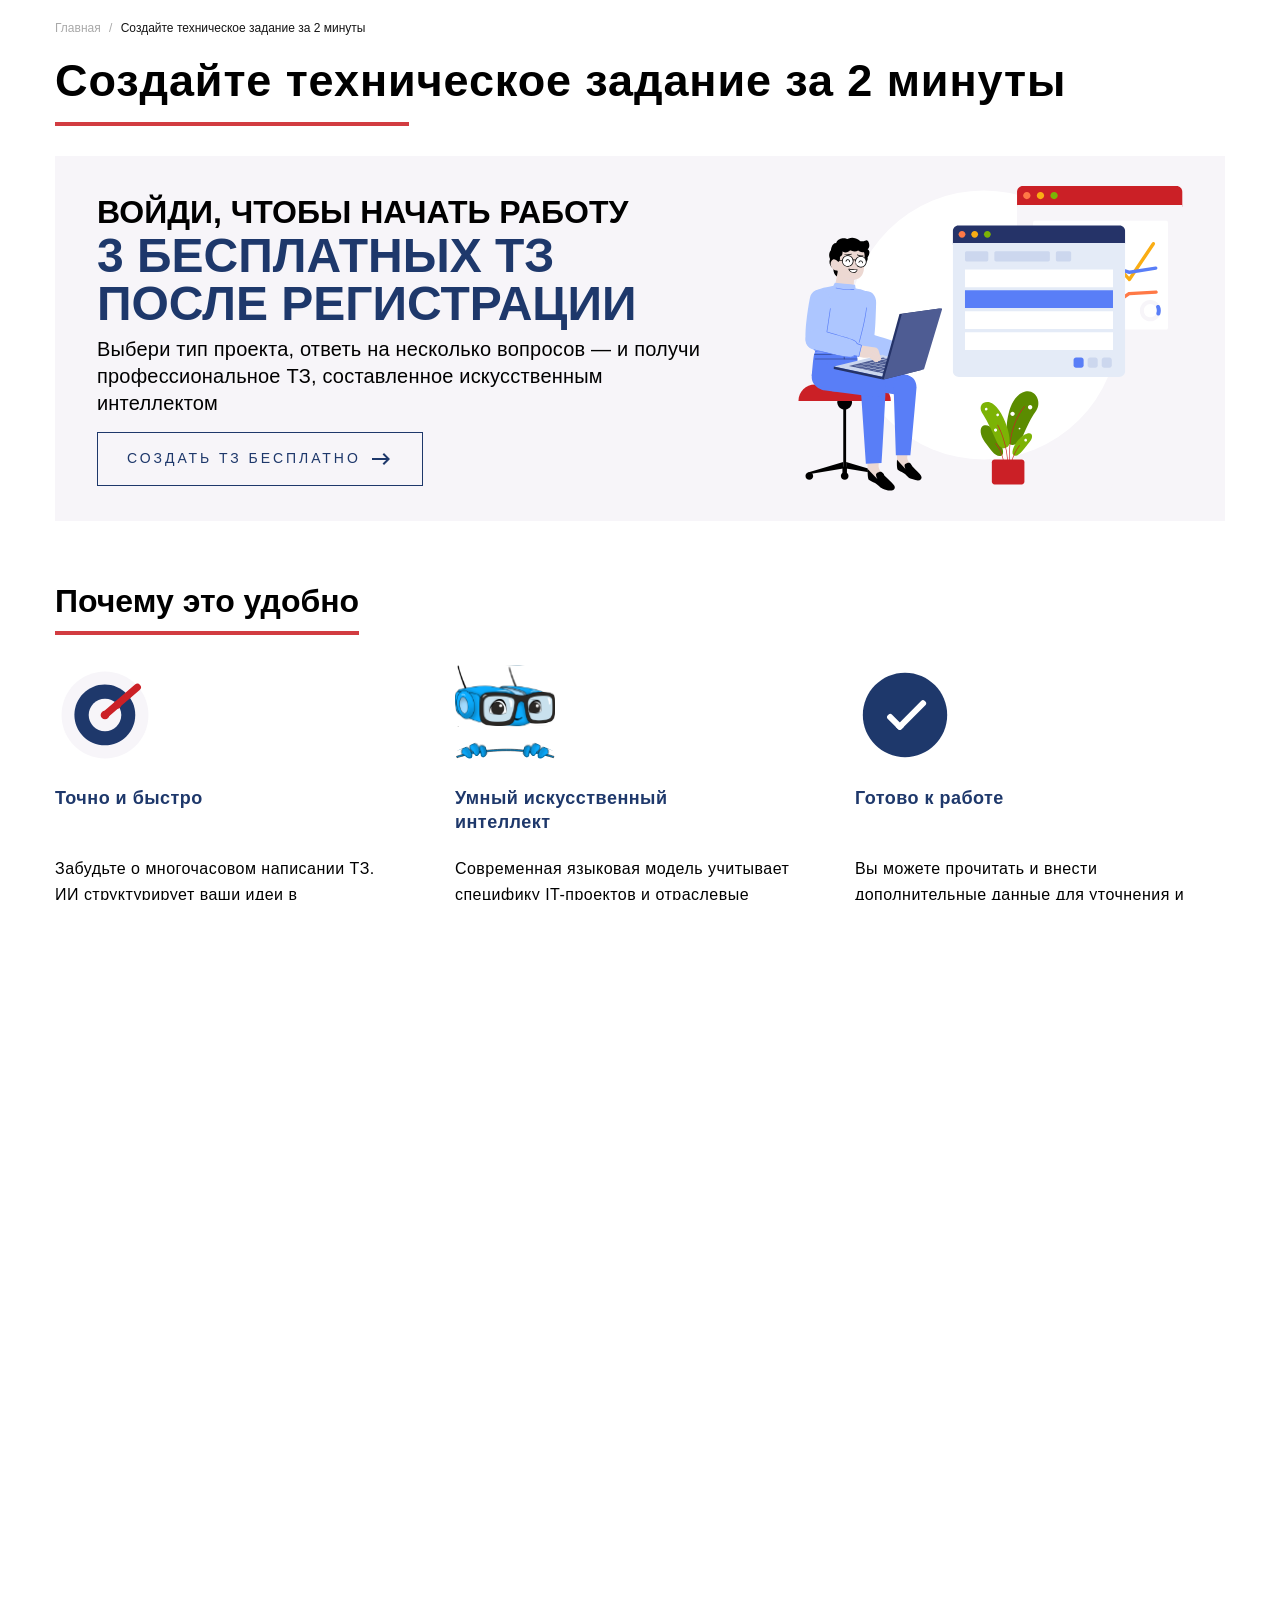
==== commit f96ac94c: "add" ====
--- a/main.html
+++ b/main.html
@@ -50,13 +50,13 @@
                     <!--/breadcrumbs-box-->
 
                     <!--title-box-->
-                    <div class="title-box">
+                    <div class="title-box item-animation item-atop">
                         <h1 class="section-title title-main">Создайте техническое задание за 2 минуты</h1>
                     </div>
                     <!--/title-box-->
 
                     <!--info-lead-box-->
-                    <div class="info-lead-box">
+                    <div class="info-lead-box item-animation item-atop">
                         <div class="box-inner-wrap section-mobile-full">
                             <div class="info-inner-wrap">
                                 <h2 class="section-subtitle">
@@ -73,7 +73,7 @@
                                     Выбери тип проекта, ответь на несколько вопросов — и&nbsp;получи профессиональное
                                     ТЗ, составленное искусственным интеллектом
                                 </p>
-                                <a href="" class="button button-border button-arrow-next">
+                                <a href="#new" class="button button-border button-arrow-next">
                                     <div class="button-title">Создать ТЗ бесплатно</div>
                                 </a>
                             </div>
@@ -87,7 +87,7 @@
                     <!--/info-lead-box-->
 
                     <!--title-box-->
-                    <div class="title-box">
+                    <div class="title-box item-animation item-atop">
                         <h2 class="section-title">Почему это удобно</h2>
                     </div>
                     <!--/title-box-->
@@ -95,7 +95,7 @@
                     <div class="tiles-box">
                         <div class="items-wrap">
                             <!--item wrap-->
-                            <div class="item-wrap">
+                            <div class="item-wrap item-animation item-atop">
                                 <div class="item-tile-info-inner">
                                     <div class="tile-title-wrap">
                                         <div class="elm-ico">
@@ -115,7 +115,7 @@
                             </div>
                             <!--/item wrap-->
                             <!--item wrap-->
-                            <div class="item-wrap">
+                            <div class="item-wrap item-animation item-atop">
                                 <div class="item-tile-info-inner">
                                     <div class="tile-title-wrap">
                                         <div class="elm-ico">
@@ -131,7 +131,7 @@
                             </div>
                             <!--/item wrap-->
                             <!--item wrap-->
-                            <div class="item-wrap">
+                            <div class="item-wrap item-animation item-atop">
                                 <div class="item-tile-info-inner">
                                     <div class="tile-title-wrap">
                                         <div class="elm-ico">
@@ -157,7 +157,7 @@
                     <!--/tiles-box-->
 
                     <!--info-subscribe-box-->
-                    <div class="info-subscribe-box">
+                    <div class="info-subscribe-box item-animation item-atop">
                         <div class="box-inner-wrap section-mobile-full">
                             <div class="title-inner-wrap">
                                 <div class="section-title">Подпишись</div>
@@ -189,7 +189,7 @@
                     <!--/info-subscribe-box-->
 
                     <!--title-box-->
-                    <div class="title-box">
+                    <div class="title-box item-animation item-atop" id="new">
                         <h2 class="section-title">Какой проект вы планируете?</h2>
                     </div>
                     <!--/title-box-->
@@ -198,7 +198,7 @@
                         <div class="scroll-mobile-wrap section-mobile-full">
                             <div class="items-wrap items-projects">
                                 <!--item wrap-->
-                                <div class="item-wrap">
+                                <div class="item-wrap item-animation item-atop">
                                     <a href="" class="item-tile-project-inner">
                                         <div class="elm-ico">
                                             <img src="./img/project01.svg" alt="" />
@@ -208,7 +208,7 @@
                                 </div>
                                 <!--/item wrap-->
                                 <!--item wrap-->
-                                <div class="item-wrap">
+                                <div class="item-wrap item-animation item-atop">
                                     <a href="" class="item-tile-project-inner">
                                         <div class="elm-ico">
                                             <img src="./img/project02.svg" alt="" />
@@ -218,7 +218,7 @@
                                 </div>
                                 <!--/item wrap-->
                                 <!--item wrap-->
-                                <div class="item-wrap">
+                                <div class="item-wrap item-animation item-atop">
                                     <a href="" class="item-tile-project-inner">
                                         <div class="elm-ico">
                                             <img src="./img/project03.svg" alt="" />
@@ -228,7 +228,7 @@
                                 </div>
                                 <!--/item wrap-->
                                 <!--item wrap-->
-                                <div class="item-wrap">
+                                <div class="item-wrap item-animation item-atop">
                                     <a href="" class="item-tile-project-inner">
                                         <div class="elm-ico">
                                             <img src="./img/project04.svg" alt="" />
@@ -238,7 +238,7 @@
                                 </div>
                                 <!--/item wrap-->
                                 <!--item wrap-->
-                                <div class="item-wrap">
+                                <div class="item-wrap item-animation item-atop">
                                     <a href="" class="item-tile-project-inner">
                                         <div class="elm-ico">
                                             <img
@@ -251,7 +251,7 @@
                                 </div>
                                 <!--/item wrap-->
                                 <!--item wrap-->
-                                <div class="item-wrap">
+                                <div class="item-wrap item-animation item-atop">
                                     <a href="" class="item-tile-project-inner">
                                         <div class="elm-ico">
                                             <img src="./img/project06.svg" alt="" />
@@ -261,7 +261,7 @@
                                 </div>
                                 <!--/item wrap-->
                                 <!--item wrap-->
-                                <div class="item-wrap">
+                                <div class="item-wrap item-animation item-atop">
                                     <a href="" class="item-tile-project-inner">
                                         <div class="elm-ico">
                                             <img
@@ -275,7 +275,7 @@
                                 <!--/item wrap-->
                             </div>
                         </div>
-                        <div class="more-box">
+                        <div class="more-box item-animation item-atop">
                             <a href="" class="button button-border button-arrow-next">
                                 <div class="button-title">Перейти к выбору направления</div>
                             </a>
@@ -285,13 +285,13 @@
 
                     <!--info-tarifes-box-->
                     <div class="info-tarifes-box">
-                        <div class="title-inner-wrap title-box">
+                        <div class="title-inner-wrap title-box item-animation item-atop">
                             <h2 class="section-title">Генерируй ТЗ для договора, заказчика или для своей работы</h2>
                         </div>
                         <div class="items-inner-wrap">
                             <div class="items-wrap">
                                 <!--item wrap-->
-                                <div class="item-wrap">
+                                <div class="item-wrap item-animation item-atop">
                                     <div class="item-tile-tarif-inner">
                                         <div class="tile-title-wrap">
                                             <div class="tile-title">БАЗОВЫЙ</div>
@@ -314,7 +314,7 @@
                                 </div>
                                 <!--/item wrap-->
                                 <!--item wrap-->
-                                <div class="item-wrap">
+                                <div class="item-wrap item-animation item-atop">
                                     <div class="item-tile-tarif-inner tile-att">
                                         <div class="tile-title-wrap">
                                             <div class="tile-title">Премиум</div>
@@ -343,7 +343,7 @@
                     <!--/info-tarifes-box-->
 
                     <!--title-box-->
-                    <div class="title-box">
+                    <div class="title-box item-animation item-atop">
                         <h2 class="section-title">Как это работает?</h2>
                     </div>
                     <!--/title-box-->
@@ -351,7 +351,7 @@
                     <div class="tiles-box">
                         <div class="items-wrap items-steps">
                             <!--item wrap-->
-                            <div class="item-wrap">
+                            <div class="item-wrap item-animation item-atop">
                                 <div class="item-tile-step-inner">
                                     <div class="elm-number">1</div>
                                     <div class="tile-info-wrap">
@@ -362,7 +362,7 @@
                             </div>
                             <!--/item wrap-->
                             <!--item wrap-->
-                            <div class="item-wrap">
+                            <div class="item-wrap item-animation item-atop">
                                 <div class="item-tile-step-inner">
                                     <div class="elm-number">2</div>
                                     <div class="tile-info-wrap">
@@ -373,7 +373,7 @@
                             </div>
                             <!--/item wrap-->
                             <!--item wrap-->
-                            <div class="item-wrap">
+                            <div class="item-wrap item-animation item-atop">
                                 <div class="item-tile-step-inner">
                                     <div class="elm-number">3</div>
                                     <div class="tile-info-wrap">
@@ -384,7 +384,7 @@
                             </div>
                             <!--/item wrap-->
                             <!--item wrap-->
-                            <div class="item-wrap">
+                            <div class="item-wrap item-animation item-atop">
                                 <div class="item-tile-step-inner">
                                     <div class="elm-number">4</div>
                                     <div class="tile-info-wrap">
@@ -399,12 +399,12 @@
                     <!--/tiles-box-->
 
                     <!--title-box-->
-                    <div class="title-box">
+                    <div class="title-box item-animation item-atop">
                         <h2 class="section-title">Более 10 000 ТЗ уже создано</h2>
                     </div>
                     <!--/title-box-->
                     <!--tiles-review-slider-box-->
-                    <div class="tiles-review-slider-box">
+                    <div class="tiles-review-slider-box item-animation item-atop">
                         <div class="slider-inner-wrap slider-tilesreviews">
                             <div class="slider-wrap swiper">
                                 <div class="slider swiper-wrapper">
@@ -527,7 +527,7 @@
                     <!--/tiles-review-slider-box-->
 
                     <!--title-box-->
-                    <div class="title-box">
+                    <div class="title-box item-animation item-atop">
                         <h2 class="section-title">Вопросы-ответы</h2>
                     </div>
                     <!--/title-box-->
@@ -535,7 +535,7 @@
                     <div class="tiles-box">
                         <div class="items-wrap">
                             <!--item wrap-->
-                            <div class="item-wrap wrap-full">
+                            <div class="item-wrap wrap-full item-animation item-atop">
                                 <div class="item-tile-question-inner">
                                     <a href="" class="tile-button elm-button-toggle js-btn-tgl"></a>
                                     <div class="tile-title">Нужна ли регистрация?</div>
@@ -546,7 +546,7 @@
                             </div>
                             <!--/item wrap-->
                             <!--item wrap-->
-                            <div class="item-wrap wrap-full">
+                            <div class="item-wrap wrap-full item-animation item-atop">
                                 <div class="item-tile-question-inner">
                                     <a href="" class="tile-button elm-button-toggle js-btn-tgl"></a>
                                     <div class="tile-title">Сколько ТЗ можно создать бесплатно?</div>
@@ -561,7 +561,7 @@
                             </div>
                             <!--/item wrap-->
                             <!--item wrap-->
-                            <div class="item-wrap wrap-full">
+                            <div class="item-wrap wrap-full item-animation item-atop">
                                 <div class="item-tile-question-inner">
                                     <a href="" class="tile-button elm-button-toggle js-btn-tgl"></a>
                                     <div class="tile-title">Можно ли редактировать готовое ТЗ?</div>
@@ -576,7 +576,7 @@
                             </div>
                             <!--/item wrap-->
                             <!--item wrap-->
-                            <div class="item-wrap wrap-full">
+                            <div class="item-wrap wrap-full item-animation item-atop">
                                 <div class="item-tile-question-inner">
                                     <a href="" class="tile-button elm-button-toggle js-btn-tgl"></a>
                                     <div class="tile-title">Какие форматы экспорта доступны?</div>
@@ -591,7 +591,7 @@
                             </div>
                             <!--/item wrap-->
                         </div>
-                        <div class="more-box">
+                        <div class="more-box item-animation item-atop">
                             <a href="" class="button button-border button-arrow-next">
                                 <div class="button-title">Задать свой вопрос</div>
                             </a>
--- a/css/style.css
+++ b/css/style.css
@@ -34,6 +34,13 @@
 /* ----------------------------------- *\
 			structura
 \* ----------------------------------- */
+html,
+body {
+  scroll-behavior: smooth;
+}
+[id] {
+  scroll-margin-top: 40px;
+}
 .page-full {
   margin: 0 auto;
   position: relative;
@@ -601,6 +608,12 @@
   flex-direction: column;
   gap: 15px;
 }
+.main-form-box .section-main .elm-number {
+  background: var(--color-border);
+}
+.main-form-box .section-main:has(:checked) .elm-number {
+  background: var(--color-att-dark);
+}
 .main-form-box .frm-content.active ~ .frm-submit-first {
   display: none;
 }
@@ -1043,6 +1056,12 @@
   height: 66px;
   -ms-flex-negative: 0;
   flex-shrink: 0;
+  -webkit-transition: all ease 0.2s;
+  transition: all ease 0.2s;
+}
+.info-subscribe-box .soc-items-wrap .elm-ico:hover {
+  -webkit-transform: scale(1.1);
+  transform: scale(1.1);
 }
 .info-subscribe-box .info-inner-wrap {
   letter-spacing: normal;
@@ -1987,3 +2006,74 @@
 /* ----------------------------------- *\
 		common styles
 \* ----------------------------------- */
+/* ----------------------------------- *\
+			animation
+\* ----------------------------------- */
+.item-animation {
+  -webkit-transition-property:
+    opacity,
+    -webkit-transform;
+  transition-property:
+    opacity,
+    -webkit-transform;
+  transition-property: transform, opacity;
+  transition-property:
+    transform,
+    opacity,
+    -webkit-transform;
+  -webkit-transition-duration: 0.8s;
+  transition-duration: 0.8s;
+  -webkit-transition-timing-function: ease;
+  transition-timing-function: ease;
+  /* opacity: 0;
+    &.item-active {
+        opacity: 1;
+        -webkit-transform: translate(0,0);
+        -ms-transform: translate(0,0);
+        transform: translate(0,0);
+    } */
+}
+.item-aleft:not(.item-active) {
+  -webkit-transform: translateX(-100px);
+  transform: translateX(-100px);
+  opacity: 0;
+}
+.item-aright:not(.item-active) {
+  opacity: 0;
+  -webkit-transform: translateX(100px);
+  transform: translateX(100px);
+}
+.item-abottom:not(.item-active) {
+  opacity: 0;
+  -webkit-transform: translateY(-100px);
+  transform: translateY(-100px);
+}
+.item-atop:not(.item-active) {
+  opacity: 0;
+  -webkit-transform: translateY(100px);
+  transform: translateY(100px);
+}
+.item-animation-second {
+  -webkit-transition-delay: 0.1s;
+  transition-delay: 0.1s;
+}
+.item-animation-third {
+  -webkit-transition-delay: 0.2s;
+  transition-delay: 0.2s;
+}
+.item-animation-four {
+  -webkit-transition-delay: 0.3s;
+  transition-delay: 0.3s;
+}
+.item-animation-five {
+  -webkit-transition-delay: 0.4s;
+  transition-delay: 0.4s;
+}
+.item-animation-six {
+  -webkit-transition-delay: 0.5s;
+  transition-delay: 0.5s;
+}
+.item-animation-seven {
+  -webkit-transition-delay: 0.6s;
+  transition-delay: 0.6s;
+}
